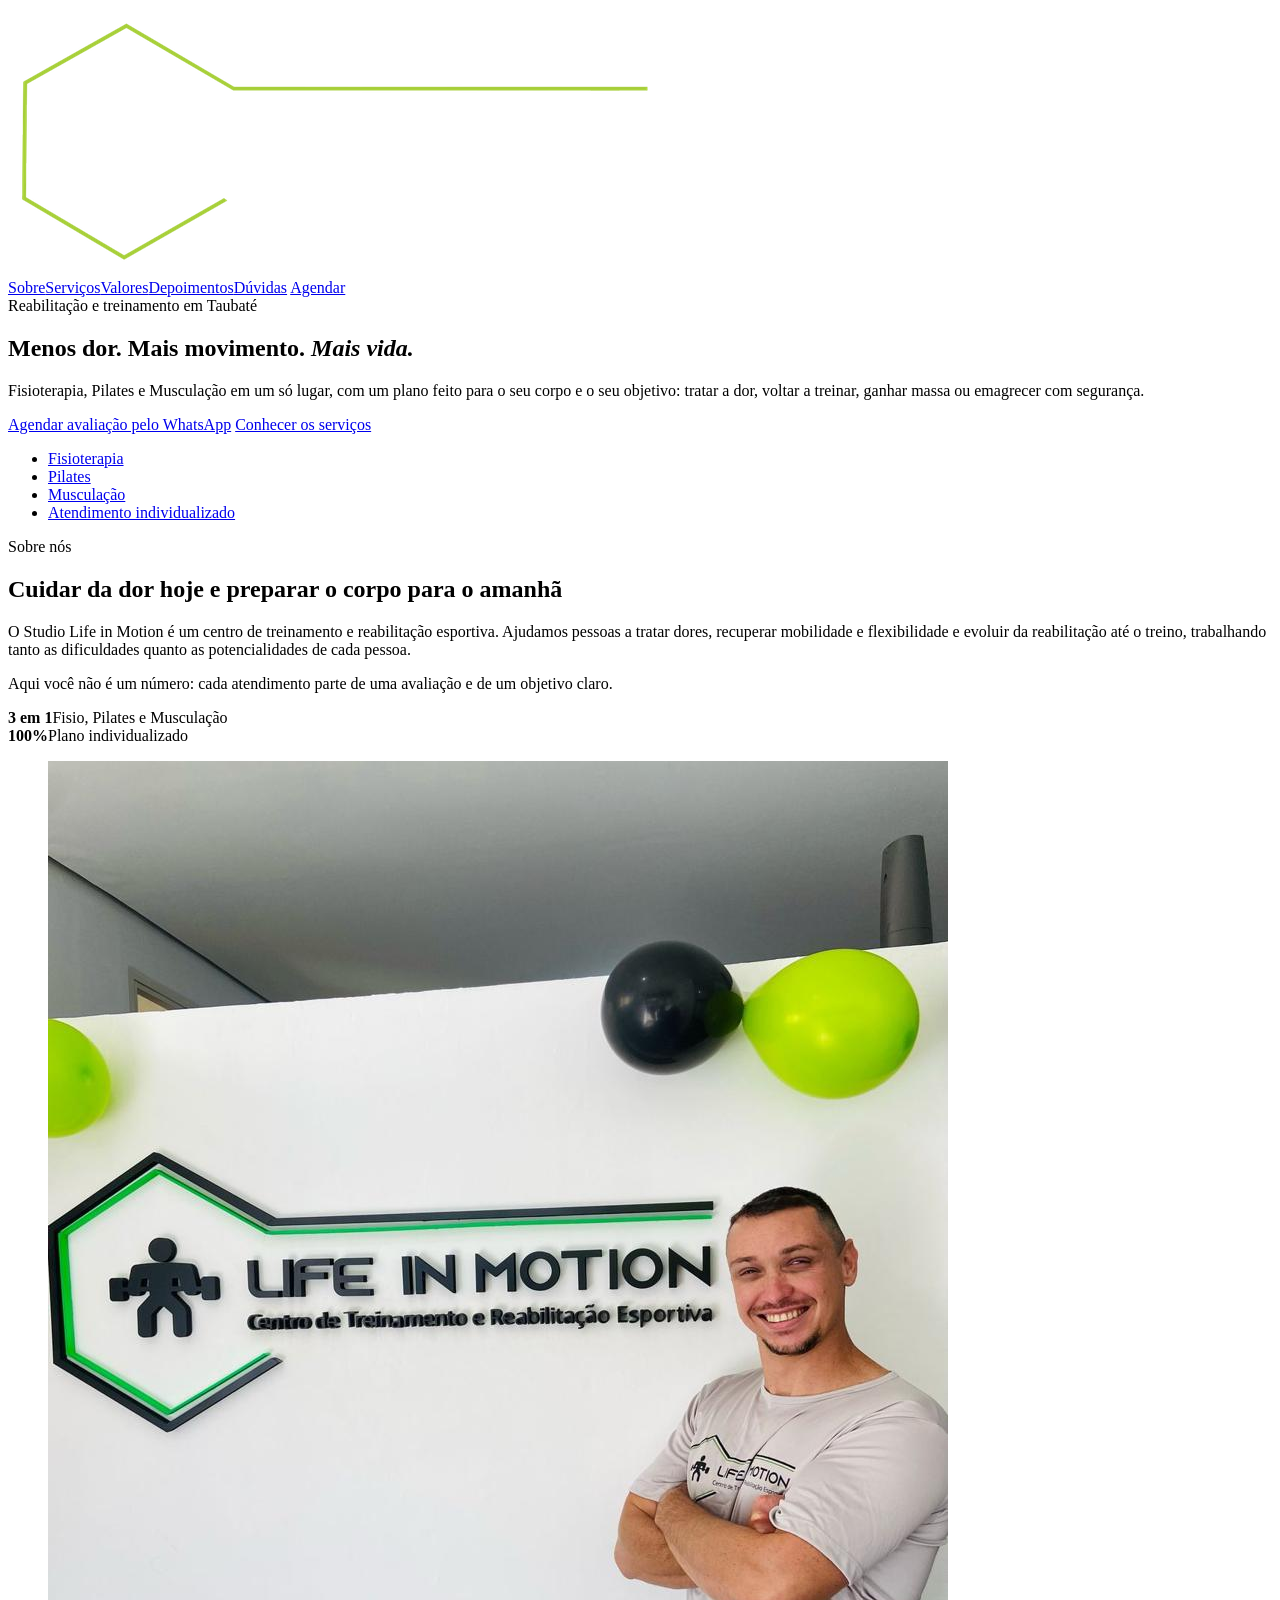
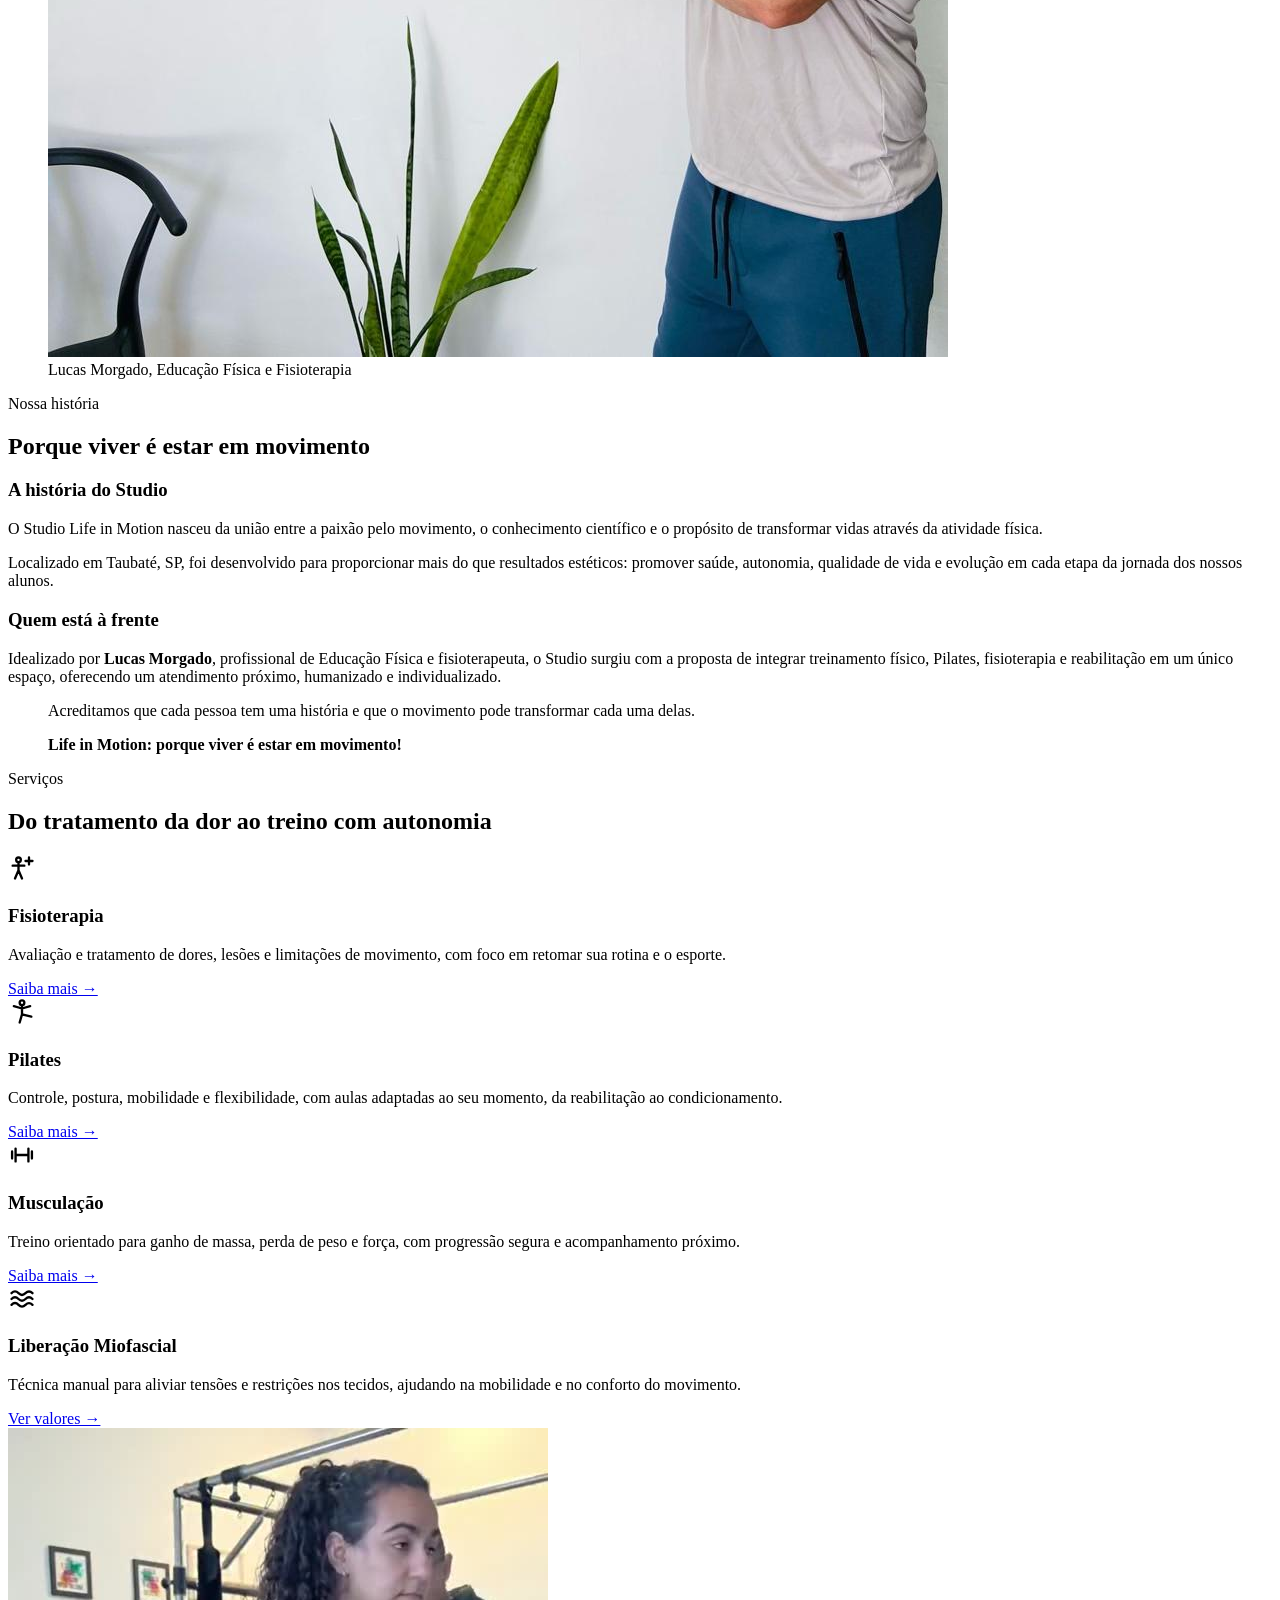
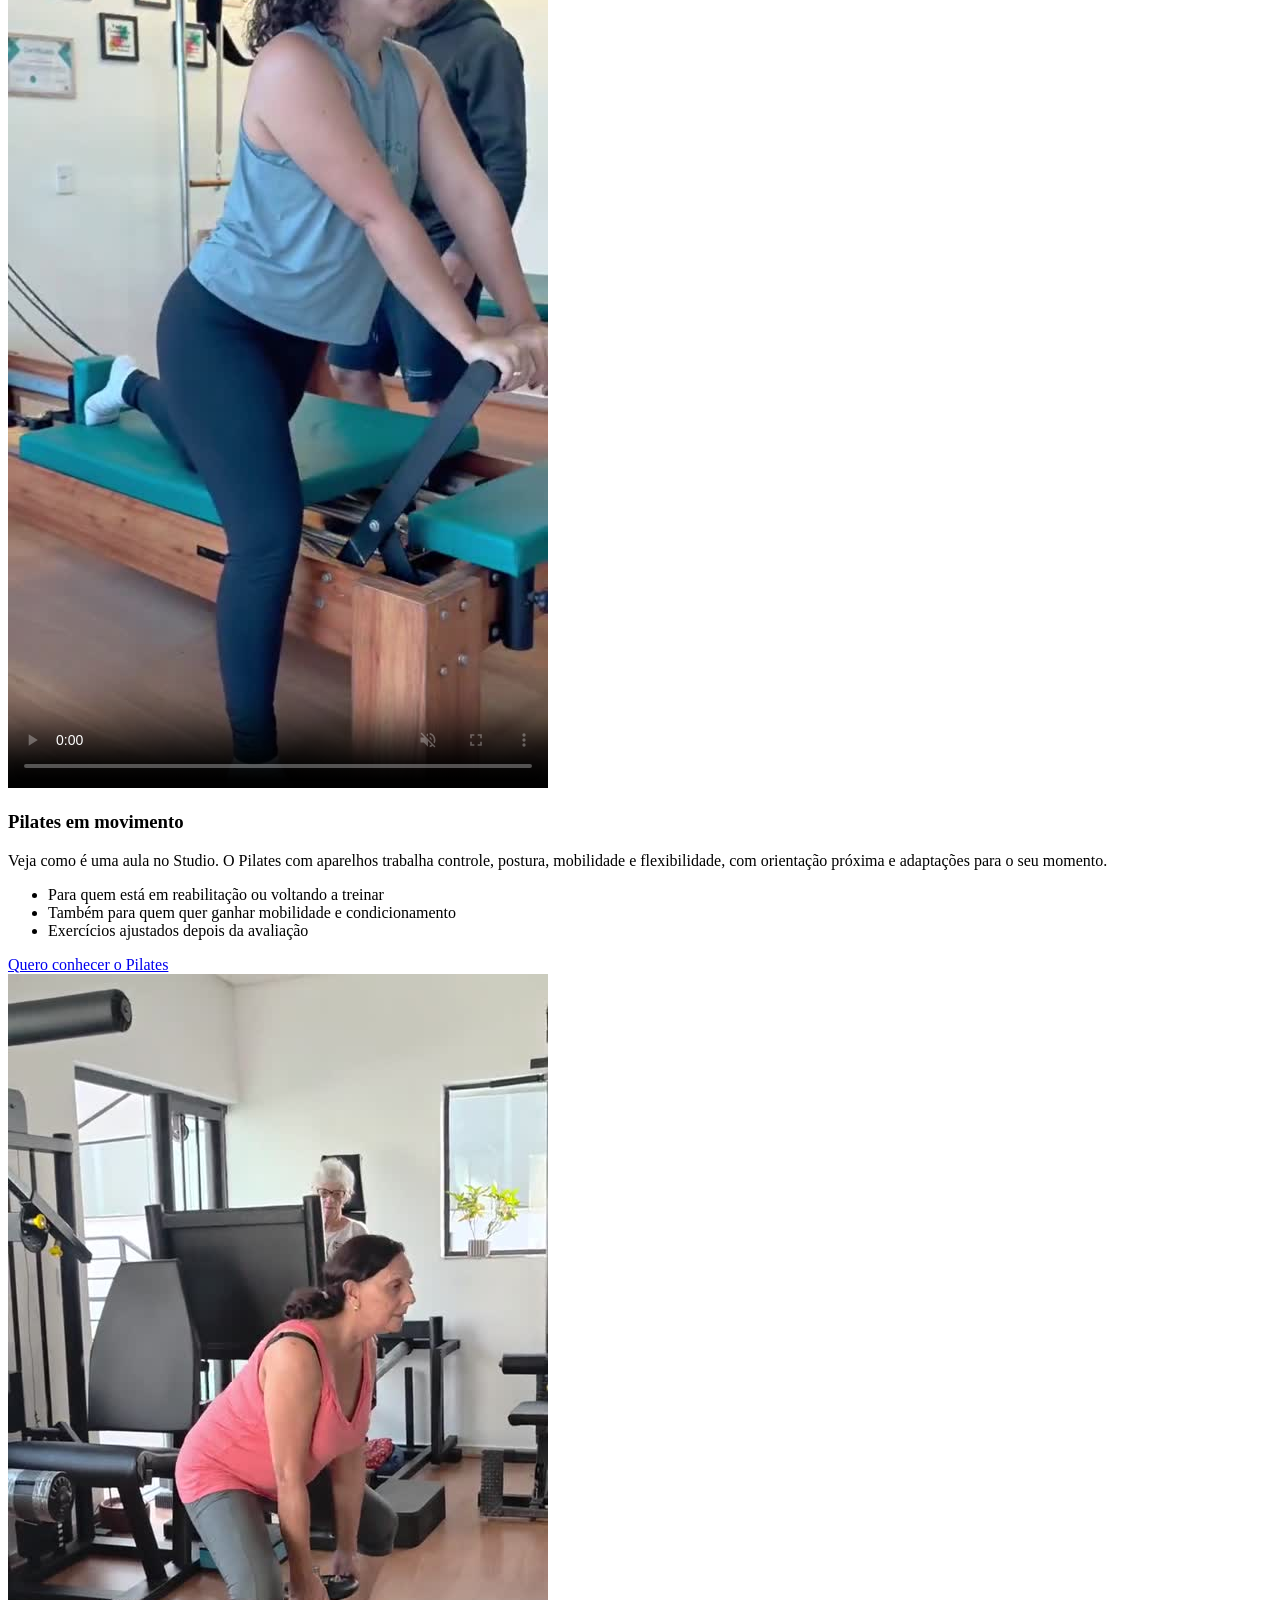
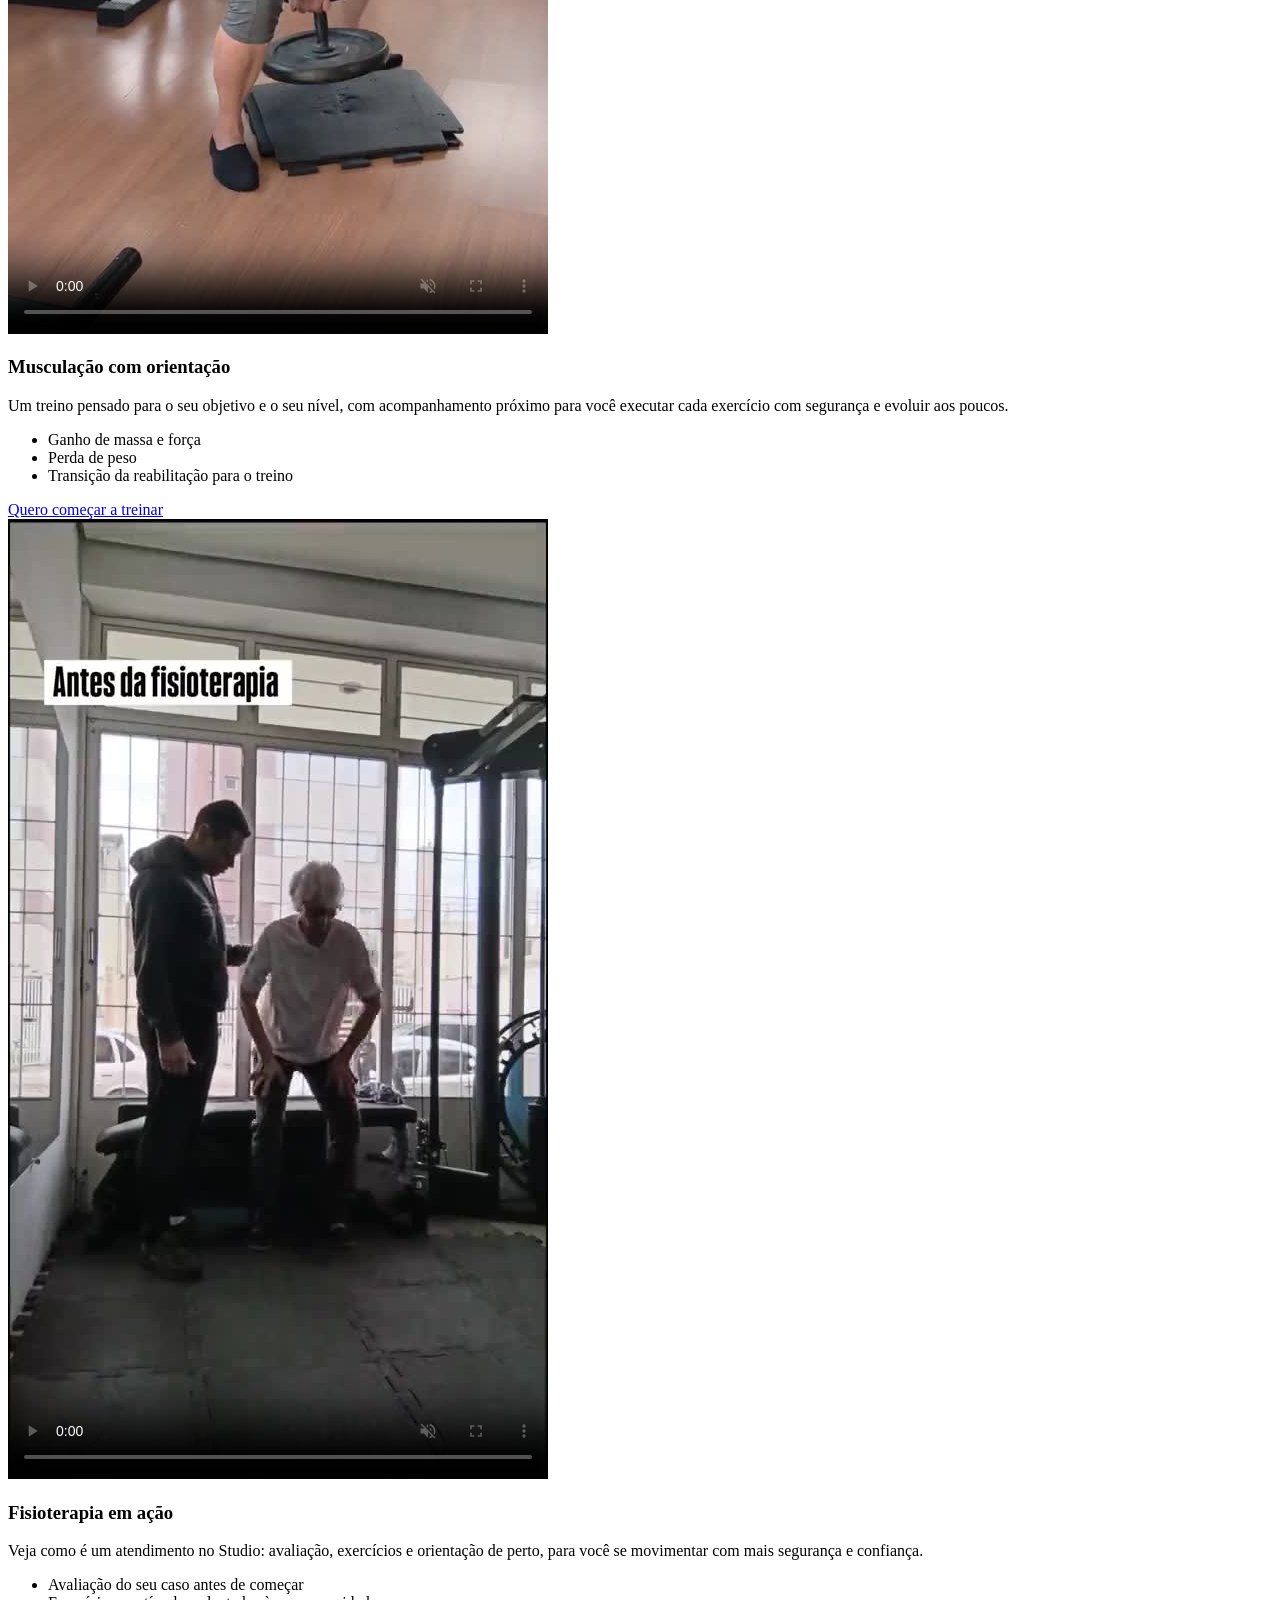
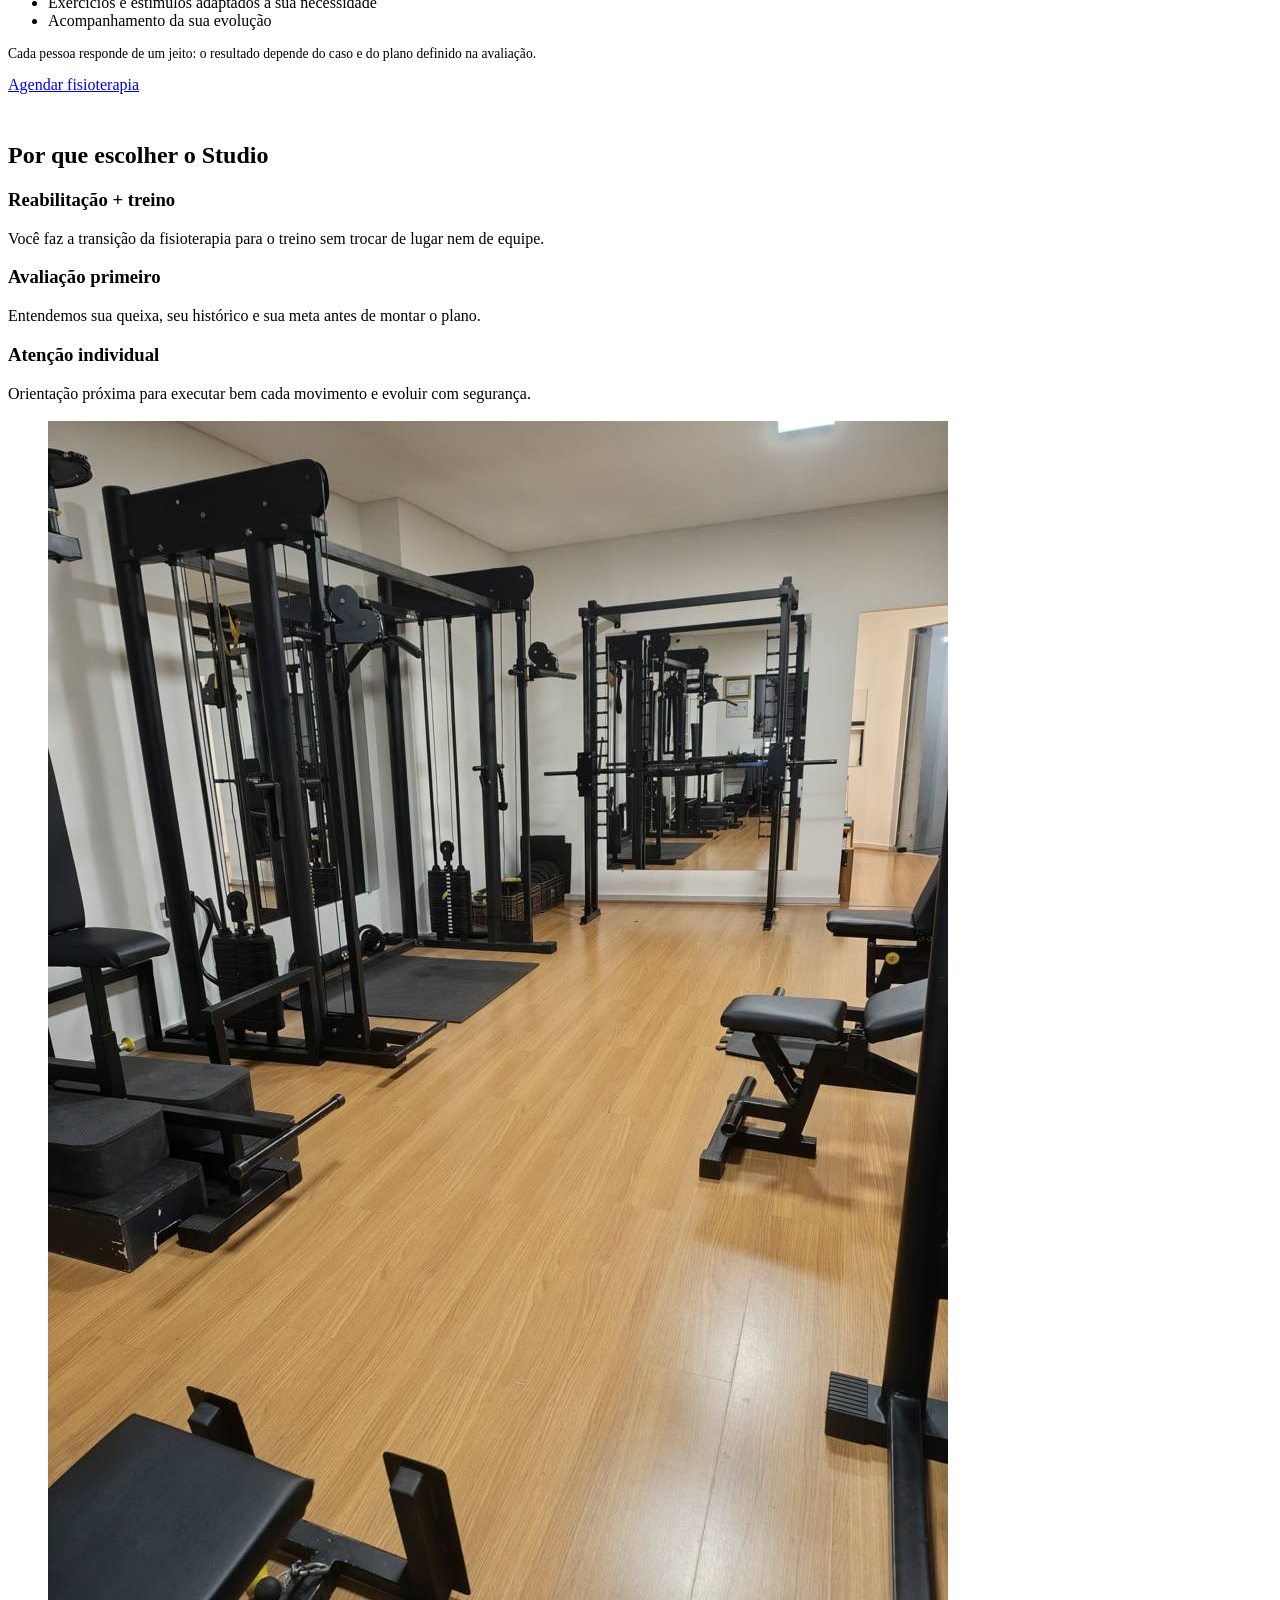
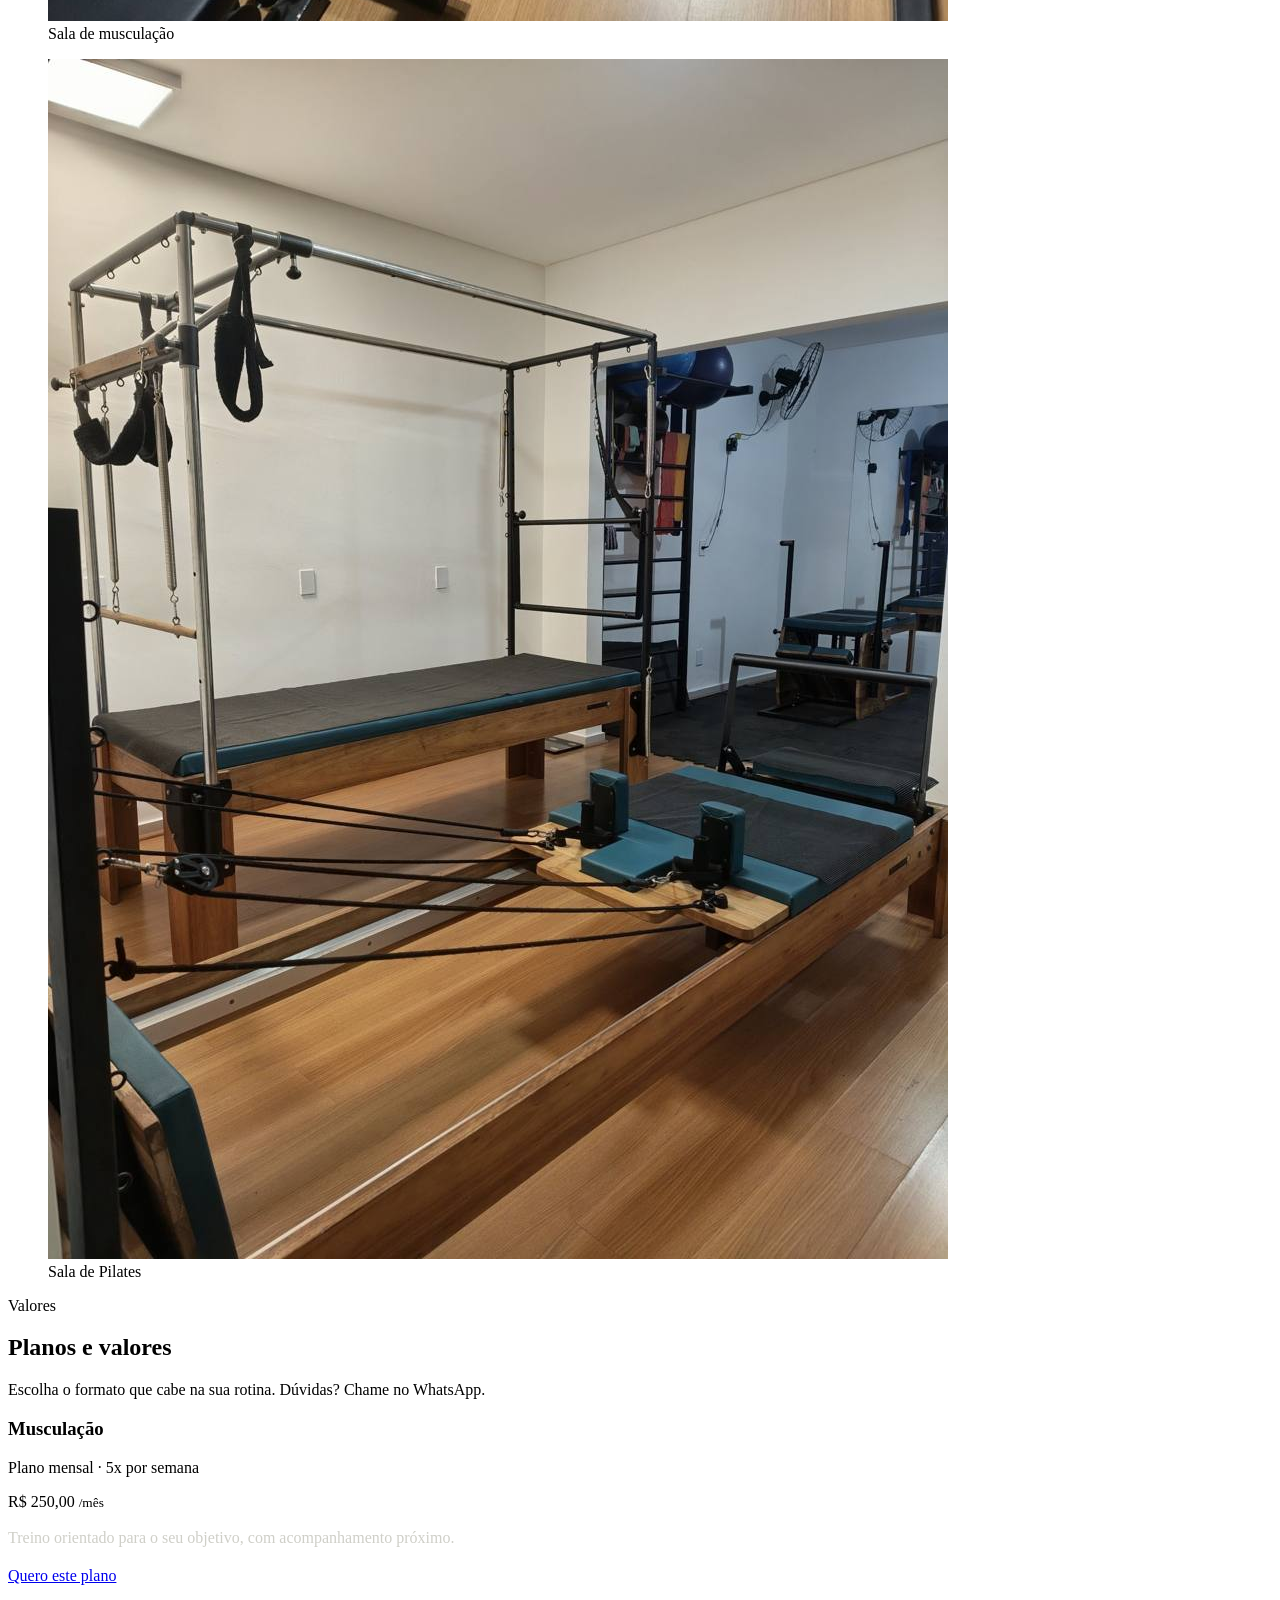
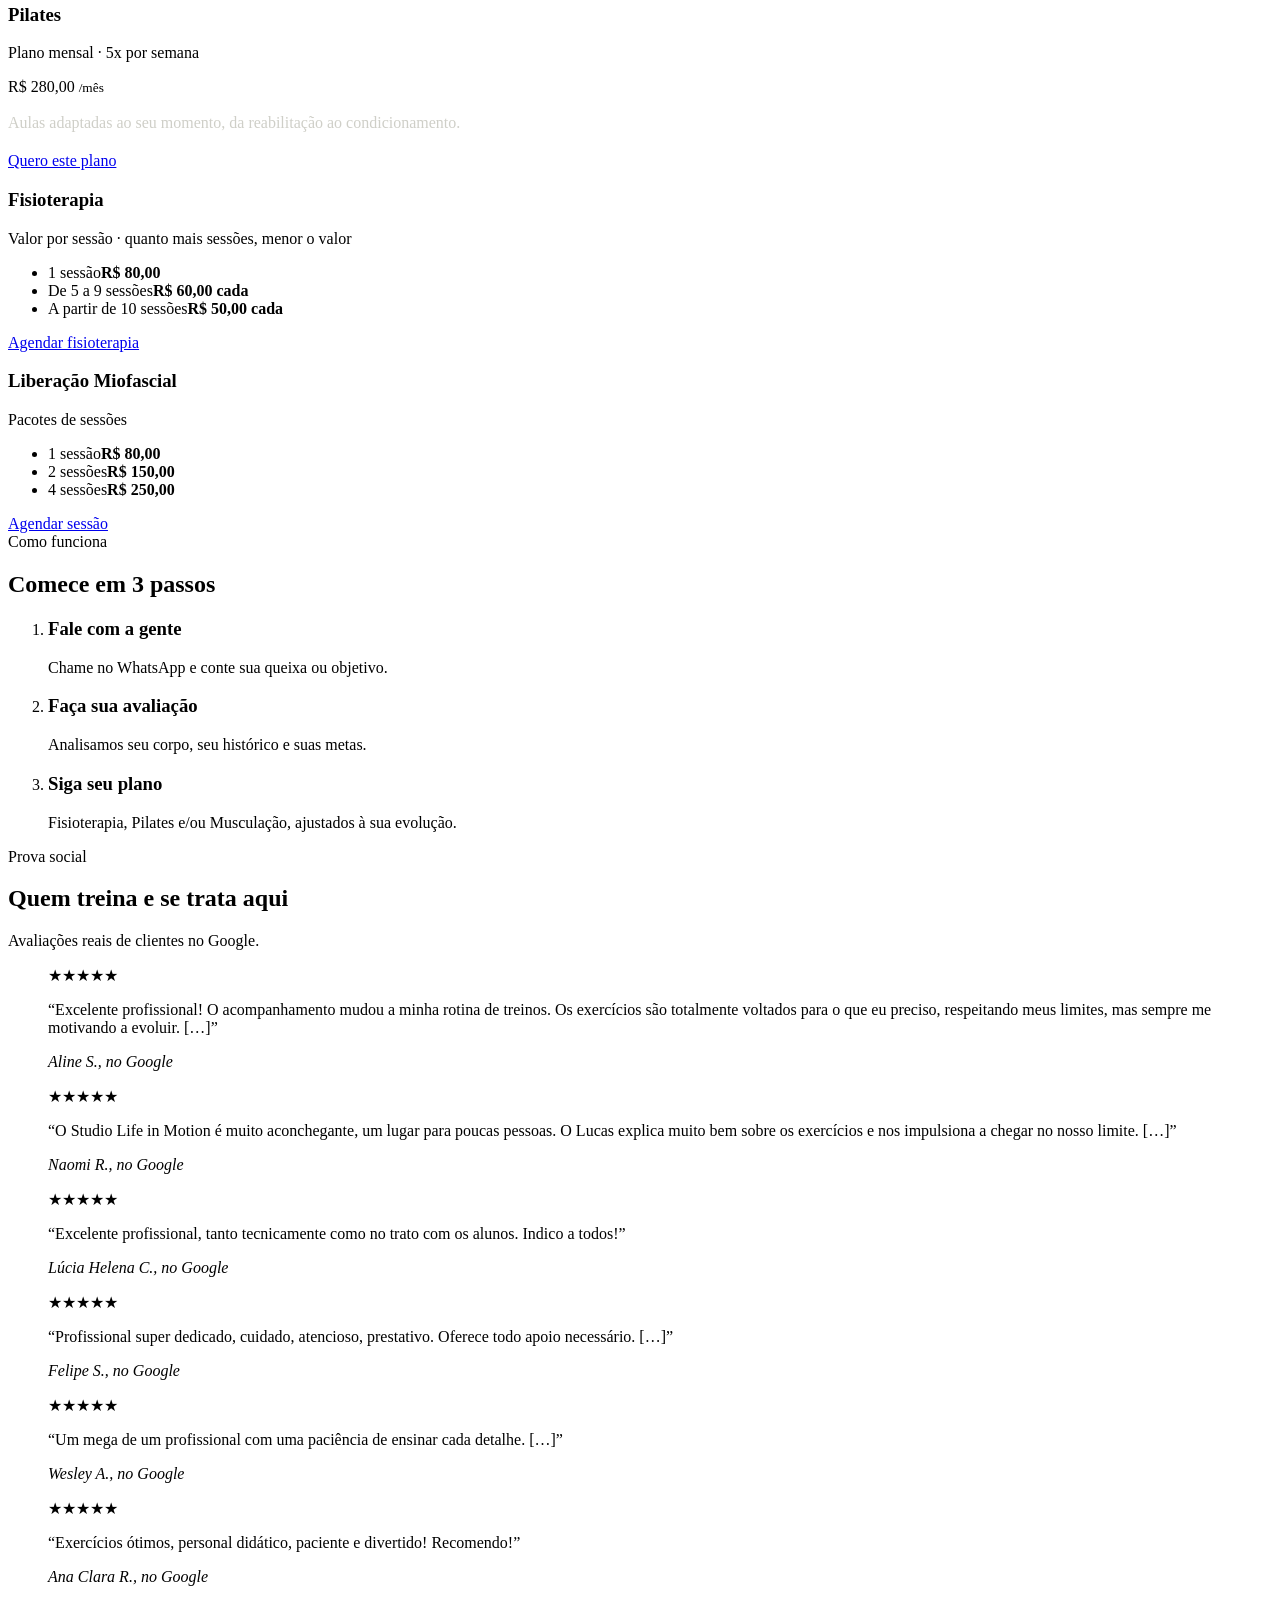
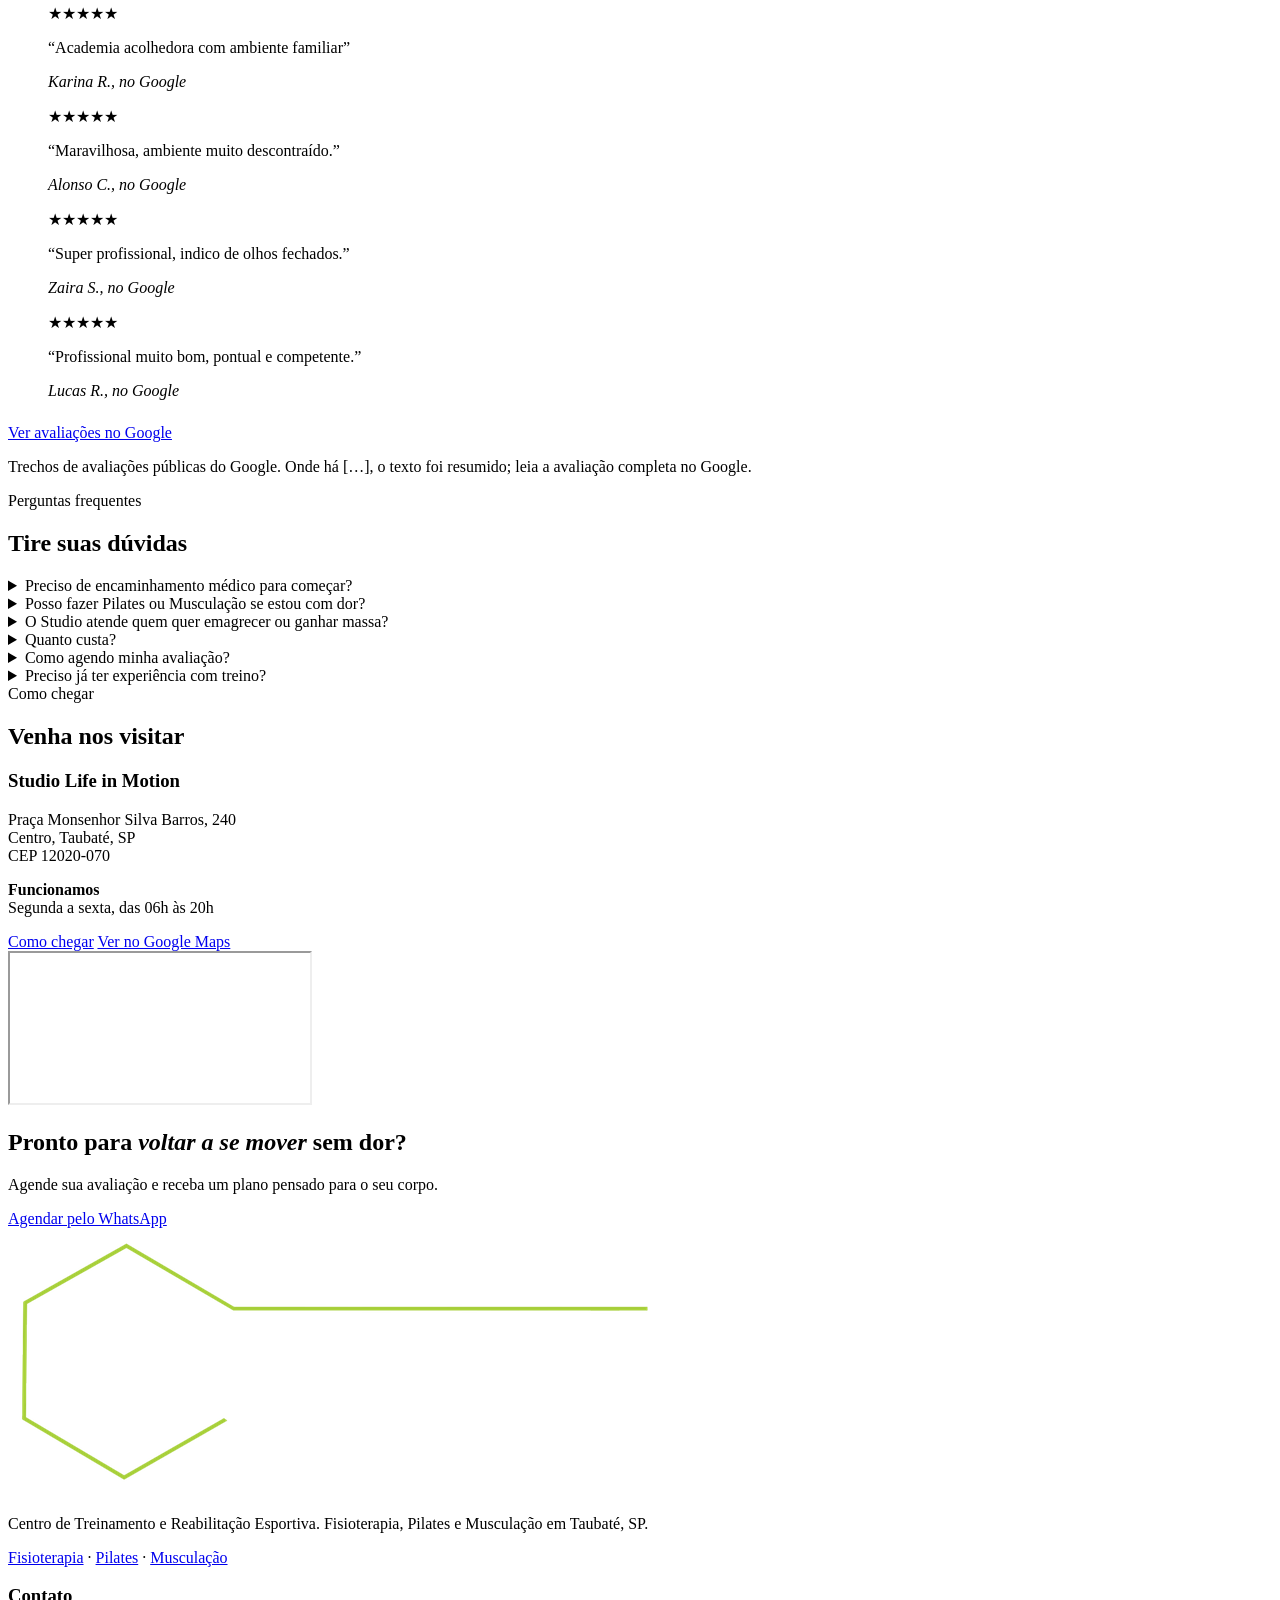
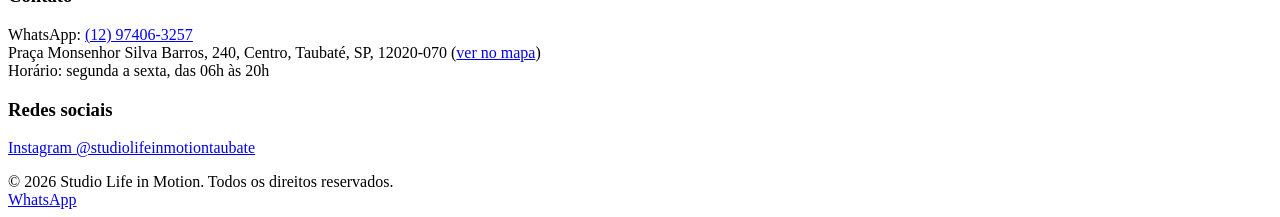
==== index.html @ c49781d5 "Add files via upload" ====
<!DOCTYPE html>
<html lang="pt-BR">
<head>
<meta charset="utf-8">
<meta name="viewport" content="width=device-width, initial-scale=1, viewport-fit=cover">
<title>Studio Life in Motion | Fisioterapia, Pilates e Musculação em Taubaté</title>
<meta name="description" content="Centro de treinamento e reabilitação esportiva em Taubaté. Fisioterapia, Pilates e Musculação para tratar dores, recuperar movimento, ganhar massa e emagrecer. Agende sua avaliação.">
<meta name="theme-color" content="#0b0b0b">
<link rel="canonical" href="https://studiolifeinmotiontaubate.github.io/">
<link rel="manifest" href="manifest.webmanifest">
<link rel="icon" type="image/png" sizes="32x32" href="icons/favicon-32.png">
<link rel="apple-touch-icon" href="icons/apple-touch-icon.png">
<meta name="mobile-web-app-capable" content="yes">
<meta name="apple-mobile-web-app-capable" content="yes">
<meta name="apple-mobile-web-app-title" content="Life in Motion">
<meta name="apple-mobile-web-app-status-bar-style" content="black">
<meta property="og:type" content="website">
<meta property="og:locale" content="pt_BR">
<meta property="og:site_name" content="Studio Life in Motion">
<meta property="og:title" content="Studio Life in Motion | Fisioterapia, Pilates e Musculação em Taubaté">
<meta property="og:description" content="Centro de treinamento e reabilitação esportiva em Taubaté. Trate a dor, recupere o movimento e treine com acompanhamento. Agende sua avaliação.">
<meta property="og:url" content="https://studiolifeinmotiontaubate.github.io/">
<meta property="og:image" content="https://studiolifeinmotiontaubate.github.io/og-image.jpg">
<meta property="og:image:width" content="1200">
<meta property="og:image:height" content="630">
<meta property="og:image:alt" content="Logo do Studio Life in Motion, Centro de Treinamento e Reabilitação Esportiva em Taubaté">
<meta name="twitter:card" content="summary_large_image">
<script type="application/ld+json">
{"@context":"https://schema.org","@type":"HealthAndBeautyBusiness","name":"Studio Life in Motion","description":"Centro de treinamento e reabilitação esportiva: fisioterapia, Pilates e musculação.","areaServed":"Taubaté, SP","founder":{"@type":"Person","name":"Lucas Morgado"},"openingHoursSpecification":{"@type":"OpeningHoursSpecification","dayOfWeek":["Monday","Tuesday","Wednesday","Thursday","Friday"],"opens":"06:00","closes":"20:00"},"address":{"@type":"PostalAddress","streetAddress":"Praça Monsenhor Silva Barros, 240","addressLocality":"Taubaté","addressRegion":"SP","postalCode":"12020-070","addressCountry":"BR"},"telephone":"+55 12 97406-3257","sameAs":["https://www.instagram.com/studiolifeinmotiontaubate"]}
</script>
<link rel="stylesheet" href="estilo.css">
</head>
<body>
<header>
  <div class="wrap">
    <a class="logo" href="#topo" aria-label="Studio Life in Motion, início"><img id="logo" alt="Studio Life in Motion, Centro de Treinamento e Reabilitação Esportiva" width="640" height="267" src="imagens/logo.png"></a>
    <nav aria-label="Principal">
      <a href="#sobre">Sobre</a><a href="#servicos">Serviços</a><a href="#valores">Valores</a><a href="#depoimentos">Depoimentos</a><a href="#faq">Dúvidas</a>
      <a class="btn" href="https://wa.me/5512974063257?text=Ol%C3%A1!%20Quero%20agendar%20uma%20avalia%C3%A7%C3%A3o%20no%20Studio%20Life%20in%20Motion." target="_blank" rel="noopener">Agendar</a>
    </nav>
  </div>
</header>

<main id="topo">
  <section class="hero">
    <div class="wrap">
      <span class="eyebrow">Reabilitação e treinamento em Taubaté</span>
      <h1>Menos dor. Mais movimento. <em>Mais vida.</em></h1>
      <p class="lead">Fisioterapia, Pilates e Musculação em um só lugar, com um plano feito para o seu corpo e o seu objetivo: tratar a dor, voltar a treinar, ganhar massa ou emagrecer com segurança.</p>
      <div class="cta">
        <a class="btn" href="https://wa.me/5512974063257?text=Ol%C3%A1!%20Quero%20agendar%20uma%20avalia%C3%A7%C3%A3o%20no%20Studio%20Life%20in%20Motion." target="_blank" rel="noopener">Agendar avaliação pelo WhatsApp</a>
        <a class="btn ghost" href="#servicos">Conhecer os serviços</a>
      </div>
      <ul class="chips"><li><a href="fisioterapia-taubate/">Fisioterapia</a></li><li><a href="pilates-taubate/">Pilates</a></li><li><a href="musculacao-taubate/">Musculação</a></li><li><a href="#sobre">Atendimento individualizado</a></li></ul>
    </div>
  </section>

  <section id="sobre">
    <div class="wrap about">
      <div>
        <span class="eyebrow">Sobre nós</span>
        <h2>Cuidar da dor hoje e preparar o corpo para o amanhã</h2>
        <p>O Studio Life in Motion é um centro de treinamento e reabilitação esportiva. Ajudamos pessoas a tratar dores, recuperar mobilidade e flexibilidade e evoluir da reabilitação até o treino, trabalhando tanto as dificuldades quanto as potencialidades de cada pessoa.</p>
        <p>Aqui você não é um número: cada atendimento parte de uma avaliação e de um objetivo claro.</p>
        <div class="stats">
          <div><strong>3 em 1</strong>Fisio, Pilates e Musculação</div>
          <div><strong>100%</strong>Plano individualizado</div>
        </div>
      </div>
      <figure class="room"><img src="imagens/lucas-morgado.jpg" alt="Lucas Morgado, idealizador do Studio Life in Motion, sorrindo ao lado da logo do Studio, na recepção" style="aspect-ratio:3/4" loading="lazy"><figcaption>Lucas Morgado, Educação Física e Fisioterapia</figcaption></figure>
    </div>
  </section>

  <section id="historia" style="padding-top:0">
    <div class="wrap">
      <span class="eyebrow">Nossa história</span>
      <h2>Porque viver é estar em movimento</h2>
      <div class="grid">
        <article class="card"><h3>A história do Studio</h3><p>O Studio Life in Motion nasceu da união entre a paixão pelo movimento, o conhecimento científico e o propósito de transformar vidas através da atividade física.</p><p>Localizado em Taubaté, SP, foi desenvolvido para proporcionar mais do que resultados estéticos: promover saúde, autonomia, qualidade de vida e evolução em cada etapa da jornada dos nossos alunos.</p></article>
        <article class="card"><h3>Quem está à frente</h3><p>Idealizado por <strong>Lucas Morgado</strong>, profissional de Educação Física e fisioterapeuta, o Studio surgiu com a proposta de integrar treinamento físico, Pilates, fisioterapia e reabilitação em um único espaço, oferecendo um atendimento próximo, humanizado e individualizado.</p></article>
      </div>
      <blockquote class="manifesto"><p>Acreditamos que cada pessoa tem uma história e que o movimento pode transformar cada uma delas.</p><strong>Life in Motion: porque viver é estar em movimento!</strong></blockquote>
    </div>
  </section>

  <section id="servicos" class="alt">
    <div class="wrap">
      <span class="eyebrow">Serviços</span>
      <h2>Do tratamento da dor ao treino com autonomia</h2>
      <div class="grid">
        <article class="card"><div class="ico" aria-hidden="true"><svg width="28" height="28" viewBox="0 0 24 24" fill="none" stroke="currentColor" stroke-width="2" stroke-linecap="round" stroke-linejoin="round"><circle cx="9" cy="5" r="2"/><path d="M9 8v6M4 10h10M9 14l-3 7M9 14l3 7M18 3v6M15 6h6"/></svg></div><h3>Fisioterapia</h3><p>Avaliação e tratamento de dores, lesões e limitações de movimento, com foco em retomar sua rotina e o esporte.</p><span class="links"><a class="more" href="fisioterapia-taubate/">Saiba mais →</a></span></article>
        <article class="card"><div class="ico" aria-hidden="true"><svg width="28" height="28" viewBox="0 0 24 24" fill="none" stroke="currentColor" stroke-width="2" stroke-linecap="round" stroke-linejoin="round"><circle cx="12" cy="4" r="2"/><path d="M12 7v7M5 7l7 2 7-2M12 14l-2 7M12 14l8 2"/></svg></div><h3>Pilates</h3><p>Controle, postura, mobilidade e flexibilidade, com aulas adaptadas ao seu momento, da reabilitação ao condicionamento.</p><span class="links"><a class="more" href="pilates-taubate/">Saiba mais →</a></span></article>
        <article class="card"><div class="ico" aria-hidden="true"><svg width="28" height="28" viewBox="0 0 24 24" fill="none" stroke="currentColor" stroke-width="2" stroke-linecap="round" stroke-linejoin="round"><path d="M6.5 6.5v11M17.5 6.5v11M3.5 9v6M20.5 9v6M6.5 12h11"/></svg></div><h3>Musculação</h3><p>Treino orientado para ganho de massa, perda de peso e força, com progressão segura e acompanhamento próximo.</p><span class="links"><a class="more" href="musculacao-taubate/">Saiba mais →</a></span></article>
        <article class="card"><div class="ico" aria-hidden="true"><svg width="28" height="28" viewBox="0 0 24 24" fill="none" stroke="currentColor" stroke-width="2" stroke-linecap="round" stroke-linejoin="round"><path d="M3 7c2-2 4-2 6 0s4 2 6 0 4-2 6 0M3 12c2-2 4-2 6 0s4 2 6 0 4-2 6 0M3 17c2-2 4-2 6 0s4 2 6 0 4-2 6 0"/></svg></div><h3>Liberação Miofascial</h3><p>Técnica manual para aliviar tensões e restrições nos tecidos, ajudando na mobilidade e no conforto do movimento.</p><a class="more" href="#valores">Ver valores →</a></article>
      </div>
      <div class="pil" id="pilates">
        <video controls playsinline muted loop preload="metadata" poster="imagens/poster-pilates.jpg" aria-label="Aula de Pilates com aparelhos no Studio Life in Motion"><source src="videos/pilates.mp4" type="video/mp4"></video>
        <div>
          <h3>Pilates em movimento</h3>
          <p>Veja como é uma aula no Studio. O Pilates com aparelhos trabalha controle, postura, mobilidade e flexibilidade, com orientação próxima e adaptações para o seu momento.</p>
          <ul><li>Para quem está em reabilitação ou voltando a treinar</li><li>Também para quem quer ganhar mobilidade e condicionamento</li><li>Exercícios ajustados depois da avaliação</li></ul>
          <a class="btn" href="https://wa.me/5512974063257?text=Ol%C3%A1!%20Quero%20saber%20mais%20sobre%20as%20aulas%20de%20Pilates." target="_blank" rel="noopener">Quero conhecer o Pilates</a>
        </div>
      </div>
      <div class="pil rev" id="musculacao">
        <video controls playsinline muted loop preload="metadata" poster="imagens/poster-musculacao.jpg" aria-label="Treino de musculação no Studio Life in Motion"><source src="videos/musculacao.mp4" type="video/mp4"></video>
        <div>
          <h3>Musculação com orientação</h3>
          <p>Um treino pensado para o seu objetivo e o seu nível, com acompanhamento próximo para você executar cada exercício com segurança e evoluir aos poucos.</p>
          <ul><li>Ganho de massa e força</li><li>Perda de peso</li><li>Transição da reabilitação para o treino</li></ul>
          <a class="btn" href="https://wa.me/5512974063257?text=Ol%C3%A1!%20Quero%20saber%20mais%20sobre%20a%20muscula%C3%A7%C3%A3o." target="_blank" rel="noopener">Quero começar a treinar</a>
        </div>
      </div>
      <div class="pil" id="fisioterapia">
        <video controls playsinline muted loop preload="metadata" poster="imagens/poster-fisioterapia.jpg" aria-label="Atendimento de fisioterapia no Studio Life in Motion"><source src="videos/fisioterapia.mp4" type="video/mp4"></video>
        <div>
          <h3>Fisioterapia em ação</h3>
          <p>Veja como é um atendimento no Studio: avaliação, exercícios e orientação de perto, para você se movimentar com mais segurança e confiança.</p>
          <ul><li>Avaliação do seu caso antes de começar</li><li>Exercícios e estímulos adaptados à sua necessidade</li><li>Acompanhamento da sua evolução</li></ul>
          <p style="font-size:.85rem">Cada pessoa responde de um jeito: o resultado depende do caso e do plano definido na avaliação.</p>
          <a class="btn" href="https://wa.me/5512974063257?text=Ol%C3%A1!%20Quero%20agendar%20uma%20avalia%C3%A7%C3%A3o%20de%20fisioterapia." target="_blank" rel="noopener">Agendar fisioterapia</a>
        </div>
      </div>
      <h2 style="margin-top:48px">Por que escolher o Studio</h2>
      <div class="grid">
        <div class="card"><h3>Reabilitação + treino</h3><p>Você faz a transição da fisioterapia para o treino sem trocar de lugar nem de equipe.</p></div>
        <div class="card"><h3>Avaliação primeiro</h3><p>Entendemos sua queixa, seu histórico e sua meta antes de montar o plano.</p></div>
        <div class="card"><h3>Atenção individual</h3><p>Orientação próxima para executar bem cada movimento e evoluir com segurança.</p></div>
      </div>
      <div class="grid" style="margin-top:18px">
        <figure class="room"><img src="imagens/sala-musculacao.jpg" alt="Sala de musculação do Studio Life in Motion, com estações de cabos, banco e barra guiada" loading="lazy"><figcaption>Sala de musculação</figcaption></figure>
        <figure class="room"><img src="imagens/sala-pilates.jpg" alt="Sala de Pilates do Studio Life in Motion, com Cadillac e Reformer" loading="lazy"><figcaption>Sala de Pilates</figcaption></figure>
      </div>
    </div>
  </section>

  <section id="valores" class="dark">
    <div class="wrap">
      <span class="eyebrow">Valores</span>
      <h2>Planos e valores</h2>
      <p class="sub">Escolha o formato que cabe na sua rotina. Dúvidas? Chame no WhatsApp.</p>
      <div class="grid">
        <article class="pcard">
          <h3>Musculação</h3>
          <p class="for">Plano mensal · 5x por semana</p>
          <p class="amt">R$ 250,00 <small>/mês</small></p>
          <p style="margin:18px 0 20px;color:#cfcfc8">Treino orientado para o seu objetivo, com acompanhamento próximo.</p>
          <a class="btn" href="https://wa.me/5512974063257?text=Ol%C3%A1!%20Quero%20saber%20mais%20sobre%20o%20plano%20de%20muscula%C3%A7%C3%A3o." target="_blank" rel="noopener">Quero este plano</a>
        </article>
        <article class="pcard">
          <h3>Pilates</h3>
          <p class="for">Plano mensal · 5x por semana</p>
          <p class="amt">R$ 280,00 <small>/mês</small></p>
          <p style="margin:18px 0 20px;color:#cfcfc8">Aulas adaptadas ao seu momento, da reabilitação ao condicionamento.</p>
          <a class="btn" href="https://wa.me/5512974063257?text=Ol%C3%A1!%20Quero%20saber%20mais%20sobre%20o%20plano%20de%20Pilates." target="_blank" rel="noopener">Quero este plano</a>
        </article>
        <article class="pcard hl">
          <h3>Fisioterapia</h3>
          <p class="for">Valor por sessão · quanto mais sessões, menor o valor</p>
          <ul>
            <li><span>1 sessão</span><b>R$ 80,00</b></li>
            <li><span>De 5 a 9 sessões</span><b>R$ 60,00 cada</b></li>
            <li><span>A partir de 10 sessões</span><b>R$ 50,00 cada</b></li>
          </ul>
          <a class="btn" href="https://wa.me/5512974063257?text=Ol%C3%A1!%20Quero%20agendar%20fisioterapia." target="_blank" rel="noopener">Agendar fisioterapia</a>
        </article>
        <article class="pcard">
          <h3>Liberação Miofascial</h3>
          <p class="for">Pacotes de sessões</p>
          <ul>
            <li><span>1 sessão</span><b>R$ 80,00</b></li>
            <li><span>2 sessões</span><b>R$ 150,00</b></li>
            <li><span>4 sessões</span><b>R$ 250,00</b></li>
          </ul>
          <a class="btn" href="https://wa.me/5512974063257?text=Ol%C3%A1!%20Quero%20agendar%20libera%C3%A7%C3%A3o%20miofascial." target="_blank" rel="noopener">Agendar sessão</a>
        </article>
      </div>
    </div>
  </section>

  <section id="como-funciona">
    <div class="wrap">
      <span class="eyebrow">Como funciona</span>
      <h2>Comece em 3 passos</h2>
      <ol class="steps">
        <li><h3>Fale com a gente</h3><p>Chame no WhatsApp e conte sua queixa ou objetivo.</p></li>
        <li><h3>Faça sua avaliação</h3><p>Analisamos seu corpo, seu histórico e suas metas.</p></li>
        <li><h3>Siga seu plano</h3><p>Fisioterapia, Pilates e/ou Musculação, ajustados à sua evolução.</p></li>
      </ol>
    </div>
  </section>

  <section id="depoimentos" class="alt">
    <div class="wrap">
      <span class="eyebrow">Prova social</span>
      <h2>Quem treina e se trata aqui</h2>
      <p style="color:var(--mut)">Avaliações reais de clientes no Google.</p>
      <div class="grid">
        <blockquote class="card quote"><span class="st" aria-label="5 estrelas">★★★★★</span><p>“Excelente profissional! O acompanhamento mudou a minha rotina de treinos. Os exercícios são totalmente voltados para o que eu preciso, respeitando meus limites, mas sempre me motivando a evoluir. […]”</p><cite>Aline S., no Google</cite></blockquote>
        <blockquote class="card quote"><span class="st" aria-label="5 estrelas">★★★★★</span><p>“O Studio Life in Motion é muito aconchegante, um lugar para poucas pessoas. O Lucas explica muito bem sobre os exercícios e nos impulsiona a chegar no nosso limite. […]”</p><cite>Naomi R., no Google</cite></blockquote>
        <blockquote class="card quote"><span class="st" aria-label="5 estrelas">★★★★★</span><p>“Excelente profissional, tanto tecnicamente como no trato com os alunos. Indico a todos!”</p><cite>Lúcia Helena C., no Google</cite></blockquote>
        <blockquote class="card quote"><span class="st" aria-label="5 estrelas">★★★★★</span><p>“Profissional super dedicado, cuidado, atencioso, prestativo. Oferece todo apoio necessário. […]”</p><cite>Felipe S., no Google</cite></blockquote>
        <blockquote class="card quote"><span class="st" aria-label="5 estrelas">★★★★★</span><p>“Um mega de um profissional com uma paciência de ensinar cada detalhe. […]”</p><cite>Wesley A., no Google</cite></blockquote>
        <blockquote class="card quote"><span class="st" aria-label="5 estrelas">★★★★★</span><p>“Exercícios ótimos, personal didático, paciente e divertido! Recomendo!”</p><cite>Ana Clara R., no Google</cite></blockquote>
      </div>
      <div class="grid" style="margin-top:18px">
        <blockquote class="card quote sm"><span class="st" aria-label="5 estrelas">★★★★★</span><p>“Academia acolhedora com ambiente familiar”</p><cite>Karina R., no Google</cite></blockquote>
        <blockquote class="card quote sm"><span class="st" aria-label="5 estrelas">★★★★★</span><p>“Maravilhosa, ambiente muito descontraído.”</p><cite>Alonso C., no Google</cite></blockquote>
        <blockquote class="card quote sm"><span class="st" aria-label="5 estrelas">★★★★★</span><p>“Super profissional, indico de olhos fechados.”</p><cite>Zaira S., no Google</cite></blockquote>
        <blockquote class="card quote sm"><span class="st" aria-label="5 estrelas">★★★★★</span><p>“Profissional muito bom, pontual e competente.”</p><cite>Lucas R., no Google</cite></blockquote>
        
        
      </div>
      <p style="margin-top:24px"><a class="btn ghost" href="https://maps.app.goo.gl/tb5CjDnSAwJzypNH8" target="_blank" rel="noopener">Ver avaliações no Google</a></p>
      <p class="note">Trechos de avaliações públicas do Google. Onde há […], o texto foi resumido; leia a avaliação completa no Google.</p>
    </div>
  </section>

  <section id="faq">
    <div class="wrap" style="max-width:760px">
      <span class="eyebrow">Perguntas frequentes</span>
      <h2>Tire suas dúvidas</h2>
      <details><summary>Preciso de encaminhamento médico para começar?</summary><p>Não necessariamente. Fazemos uma avaliação inicial para entender seu caso e indicar o melhor caminho. Se for preciso, orientamos a buscar acompanhamento médico.</p></details>
      <details><summary>Posso fazer Pilates ou Musculação se estou com dor?</summary><p>Em muitos casos, sim, com adaptações. Na avaliação definimos o que é seguro para o seu momento.</p></details>
      <details><summary>O Studio atende quem quer emagrecer ou ganhar massa?</summary><p>Sim. A musculação é orientada para esses objetivos, com treino planejado para o seu nível e a sua rotina.</p></details>
      <details><summary>Quanto custa?</summary><p>Musculação (5x por semana): R$ 250,00 por mês. Pilates (5x por semana): R$ 280,00 por mês. Fisioterapia: R$ 80,00 a sessão, R$ 60,00 cada de 5 a 9 sessões e R$ 50,00 cada a partir de 10 sessões. Liberação Miofascial: R$ 80,00 a sessão, R$ 150,00 por 2 sessões e R$ 250,00 por 4 sessões.</p></details>
      <details><summary>Como agendo minha avaliação?</summary><p>Pelo WhatsApp (12) 97406-3257. Você conta sua queixa ou meta e combinamos o melhor horário.</p></details>
      <details><summary>Preciso já ter experiência com treino?</summary><p>Não. Atendemos desde quem nunca treinou até quem está voltando de uma lesão.</p></details>
    </div>
  </section>

  <section id="como-chegar" class="alt">
    <div class="wrap">
      <span class="eyebrow">Como chegar</span>
      <h2>Venha nos visitar</h2>
      <div class="loc">
        <div class="info">
          <h3>Studio Life in Motion</h3>
          <p>Praça Monsenhor Silva Barros, 240<br>Centro, Taubaté, SP<br>CEP 12020-070</p>
          <p><strong>Funcionamos</strong><br>Segunda a sexta, das 06h às 20h</p>
          <div class="acts">
            <a class="btn" href="https://www.google.com/maps/dir/?api=1&destination=Studio+Life+In+Motion,+Pra%C3%A7a+Monsenhor+Silva+Barros,+240,+Taubat%C3%A9+-+SP" target="_blank" rel="noopener">Como chegar</a>
            <a class="btn ghost" href="https://maps.app.goo.gl/tb5CjDnSAwJzypNH8" target="_blank" rel="noopener">Ver no Google Maps</a>
          </div>
        </div>
        <iframe title="Mapa com a localização do Studio Life in Motion em Taubaté" loading="lazy" referrerpolicy="no-referrer-when-downgrade" allowfullscreen src="https://www.google.com/maps?q=Studio+Life+In+Motion,+Pra%C3%A7a+Monsenhor+Silva+Barros,+240,+Taubat%C3%A9+-+SP&output=embed"></iframe>
      </div>
    </div>
  </section>

  <section class="final">
    <div class="wrap">
      <h2>Pronto para <em>voltar a se mover</em> sem dor?</h2>
      <p>Agende sua avaliação e receba um plano pensado para o seu corpo.</p>
      <a class="btn" href="https://wa.me/5512974063257?text=Ol%C3%A1!%20Quero%20agendar%20uma%20avalia%C3%A7%C3%A3o%20no%20Studio%20Life%20in%20Motion." target="_blank" rel="noopener">Agendar pelo WhatsApp</a>
    </div>
  </section>
</main>

<footer>
  <div class="wrap">
    <div class="grid">
      <div><img class="flogo" alt="" width="640" height="267"><p>Centro de Treinamento e Reabilitação Esportiva. Fisioterapia, Pilates e Musculação em Taubaté, SP.</p><p><a href="fisioterapia-taubate/">Fisioterapia</a> · <a href="pilates-taubate/">Pilates</a> · <a href="musculacao-taubate/">Musculação</a></p></div>
      <div><h3>Contato</h3><p>WhatsApp: <a href="https://wa.me/5512974063257" target="_blank" rel="noopener">(12) 97406-3257</a><br>Praça Monsenhor Silva Barros, 240, Centro, Taubaté, SP, 12020-070 (<a href="https://maps.app.goo.gl/tb5CjDnSAwJzypNH8" target="_blank" rel="noopener">ver no mapa</a>)<br>Horário: segunda a sexta, das 06h às 20h</p></div>
      <div><h3>Redes sociais</h3><p><a href="https://www.instagram.com/studiolifeinmotiontaubate" target="_blank" rel="noopener">Instagram @studiolifeinmotiontaubate</a></p></div>
    </div>
    <div class="copy">© 2026 Studio Life in Motion. Todos os direitos reservados.</div>
  </div>
</footer>

<a class="wa" href="https://wa.me/5512974063257?text=Ol%C3%A1!%20Quero%20agendar%20uma%20avalia%C3%A7%C3%A3o%20no%20Studio%20Life%20in%20Motion." target="_blank" rel="noopener" aria-label="Falar no WhatsApp">WhatsApp</a>
<script>document.querySelector(".flogo").src=document.getElementById("logo").src</script>
<script>
if("serviceWorker" in navigator){addEventListener("load",function(){navigator.serviceWorker.register("sw.js").catch(function(){})})}
</script>
</body>
</html>
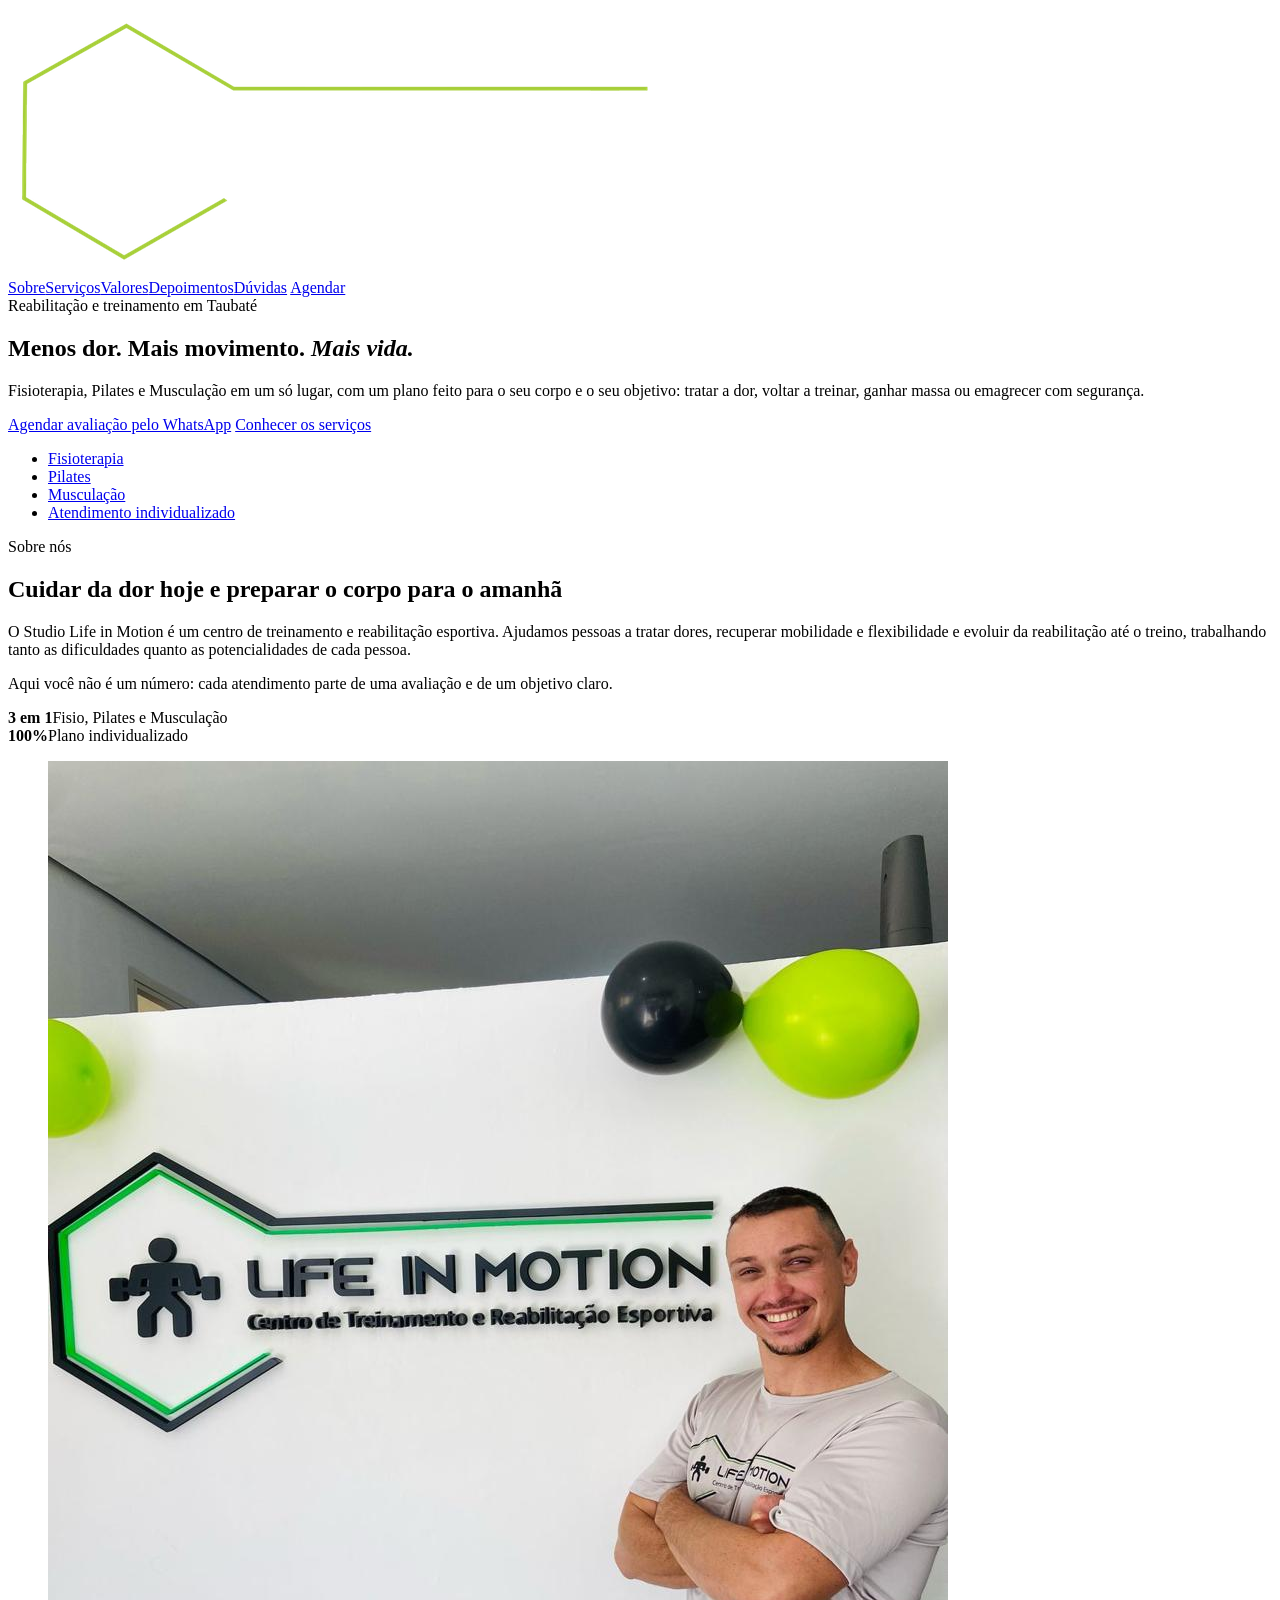
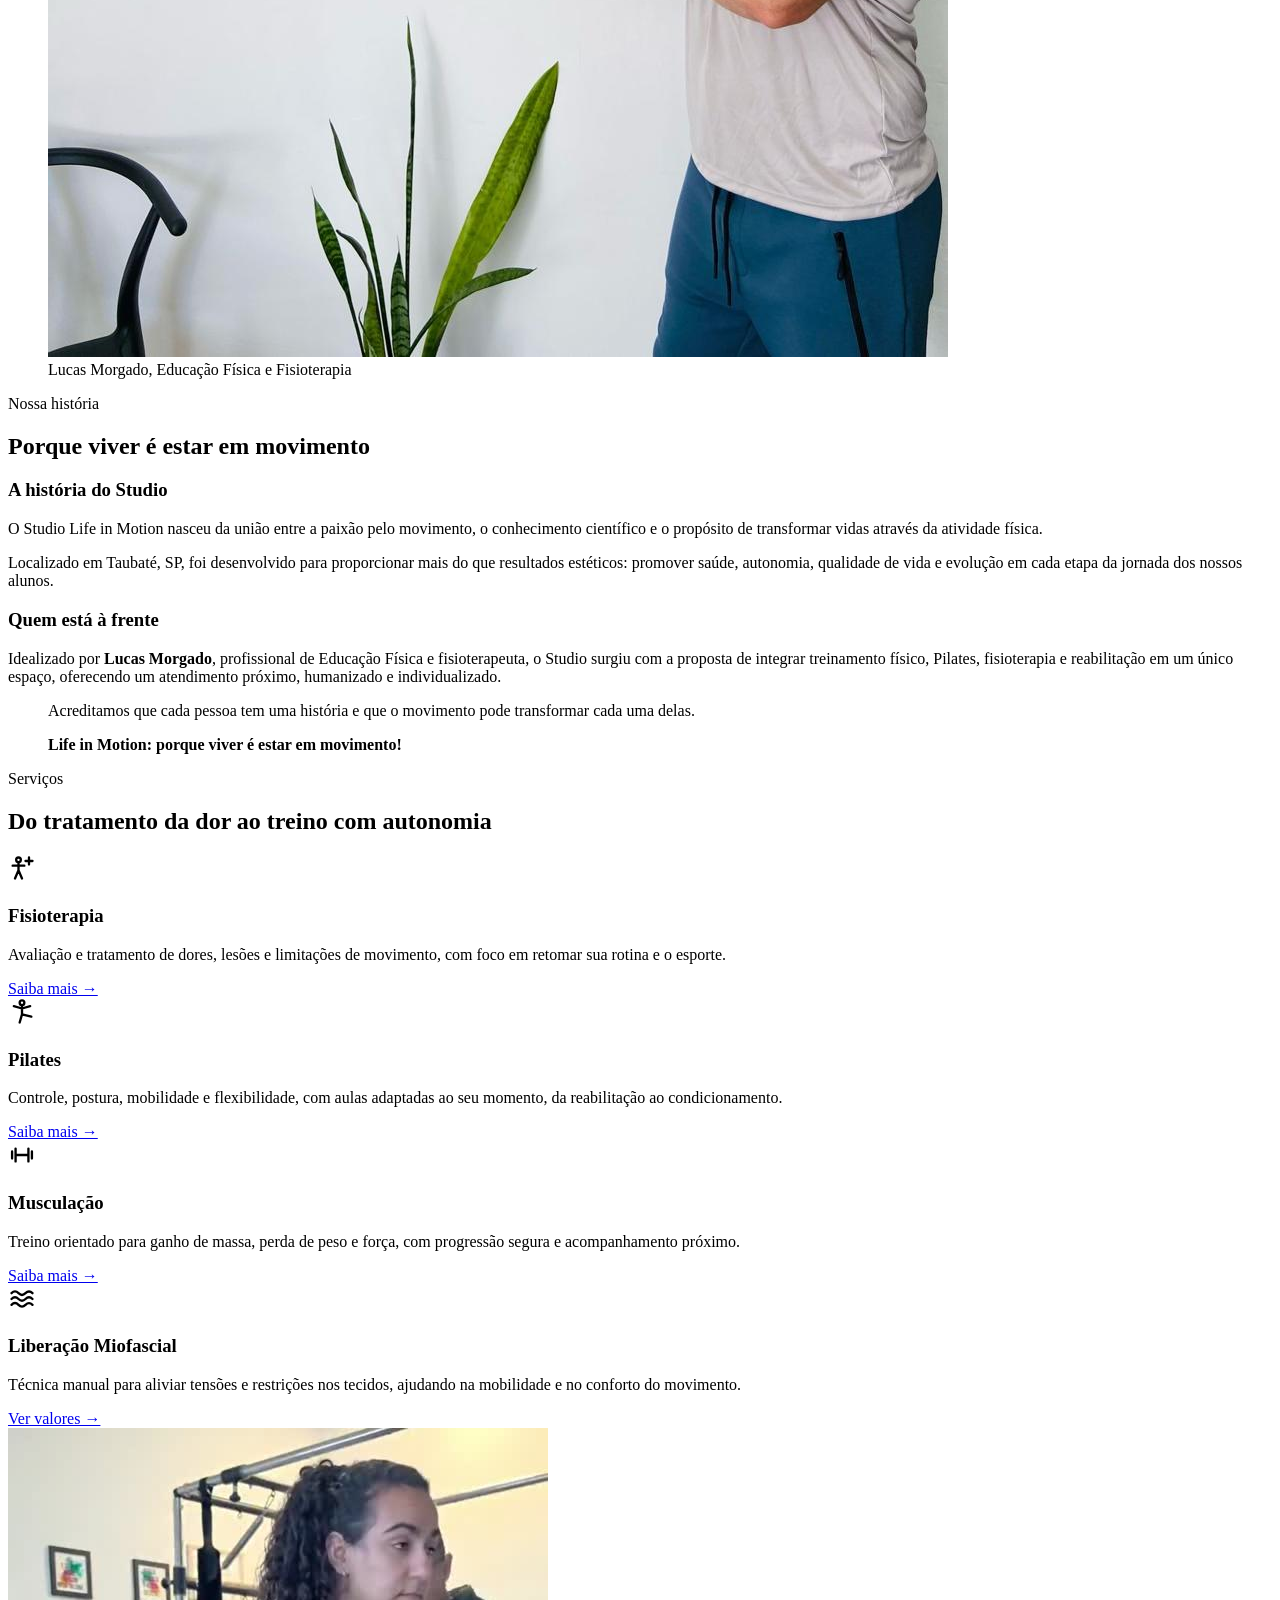
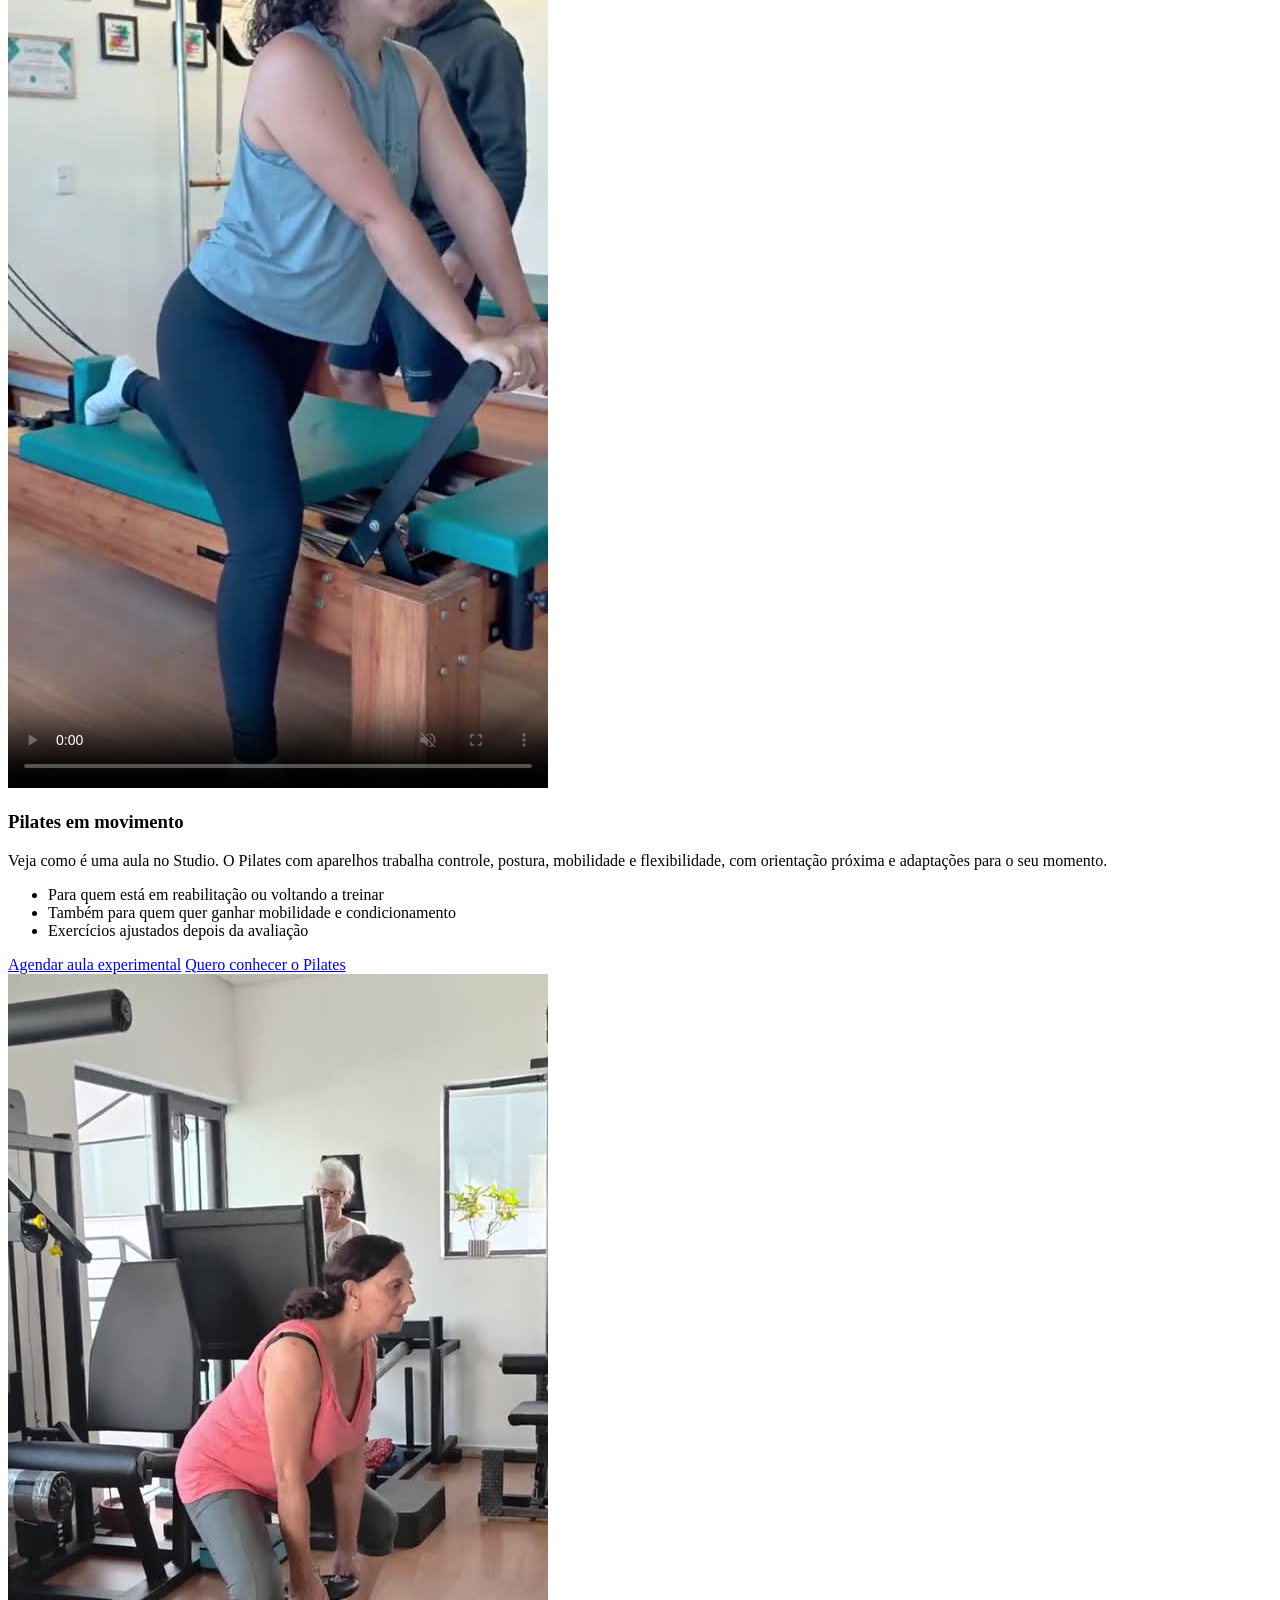
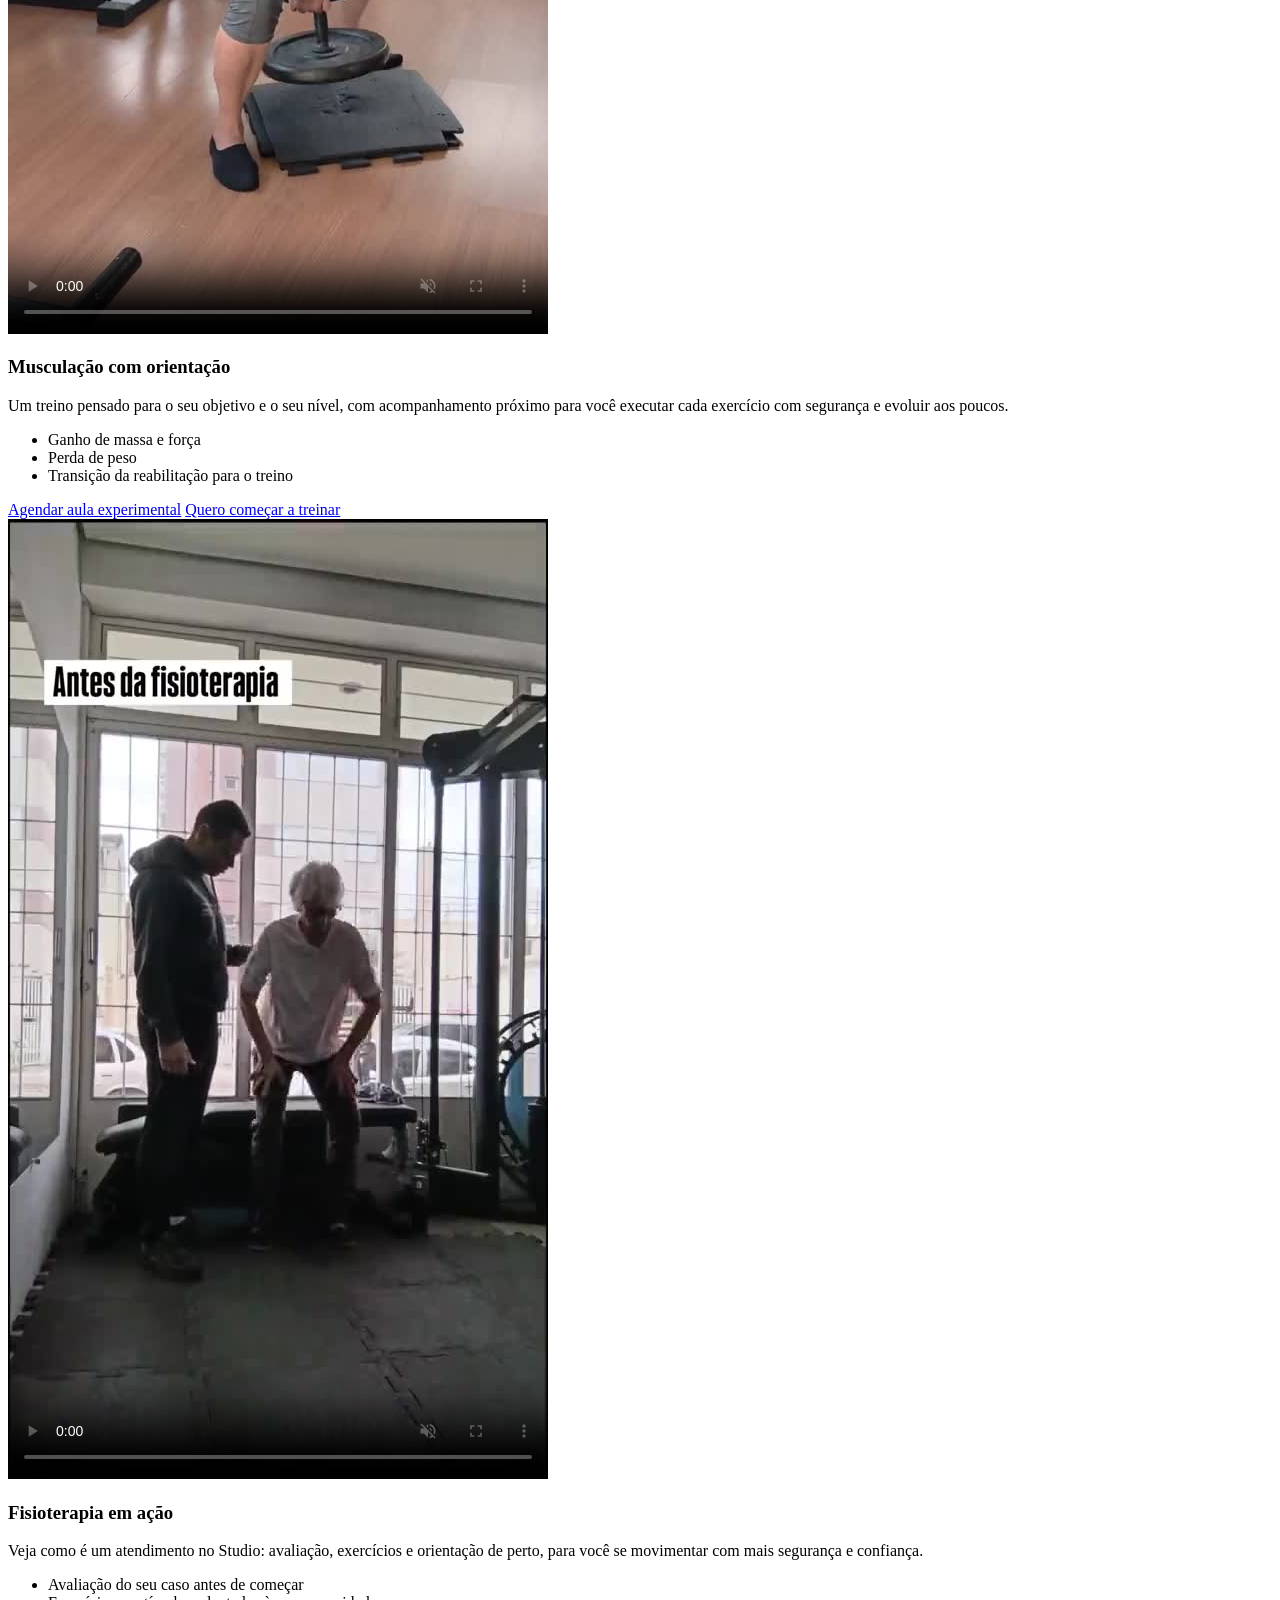
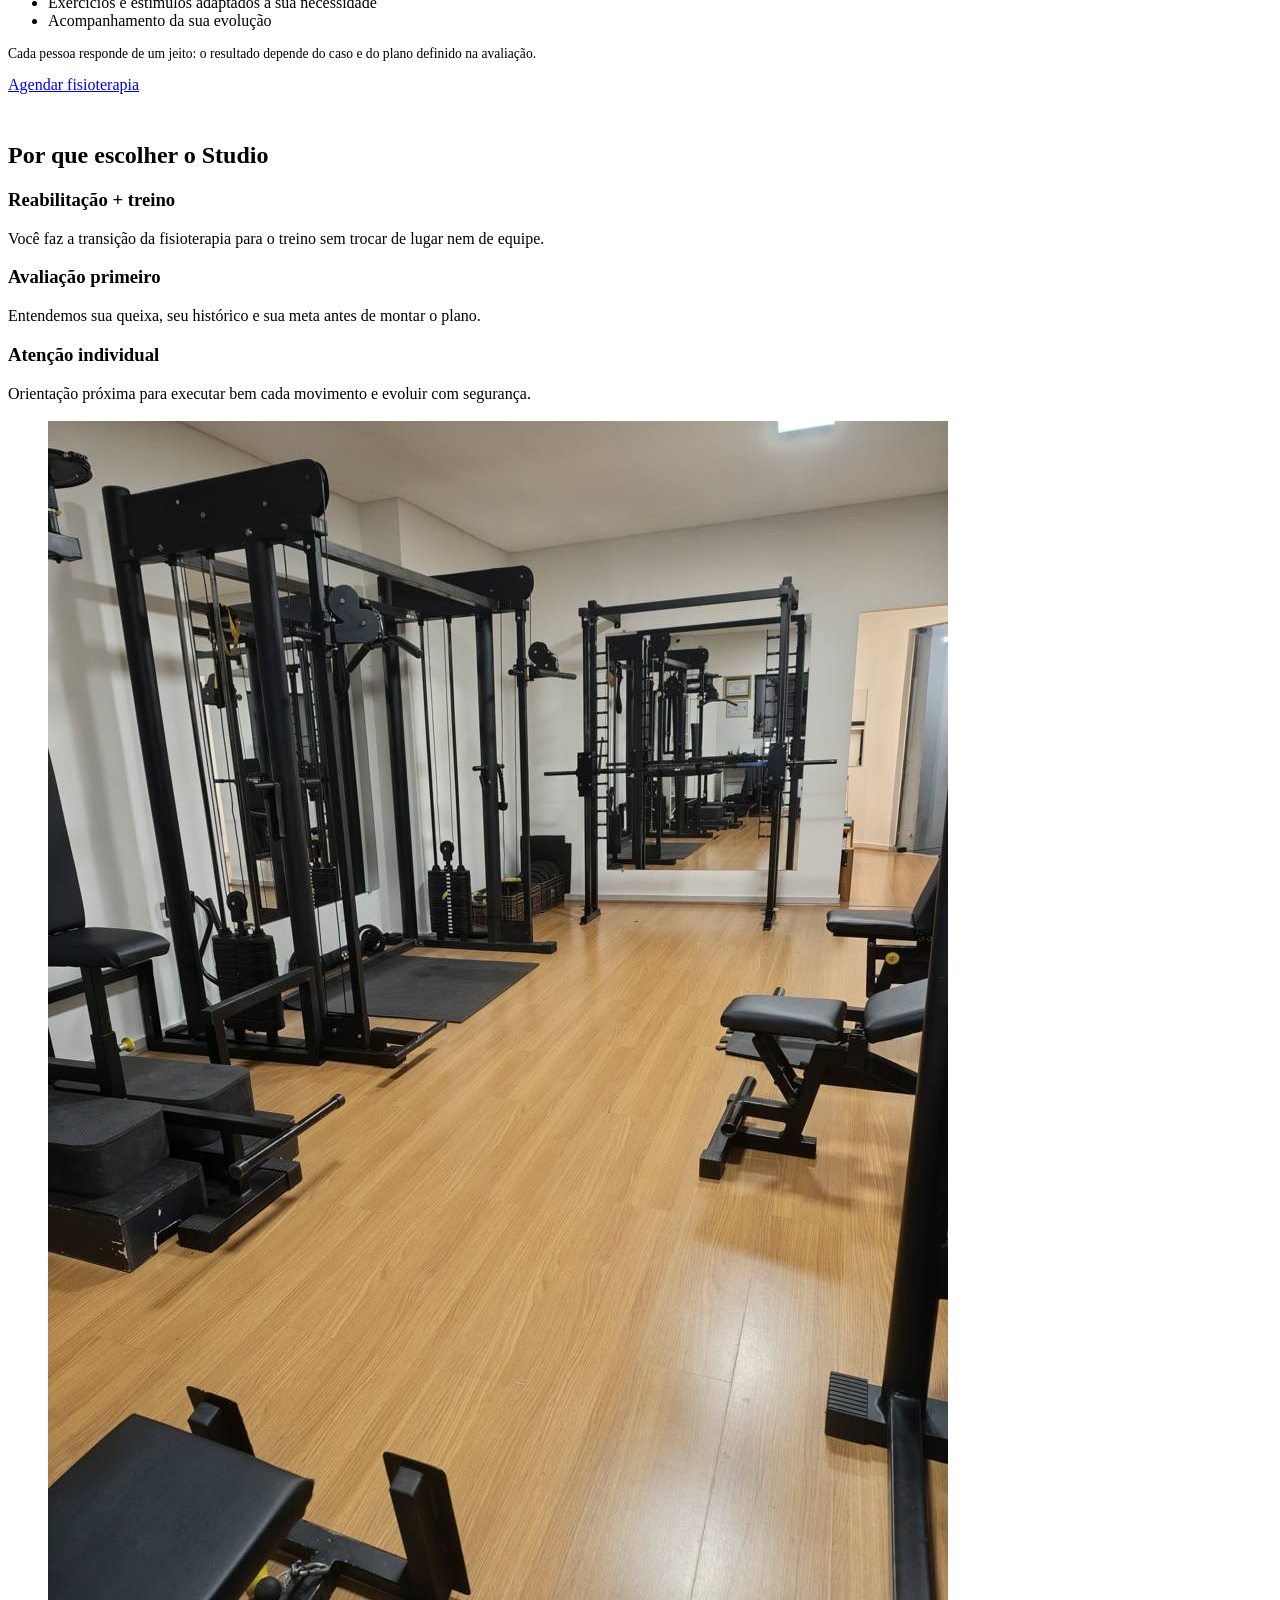
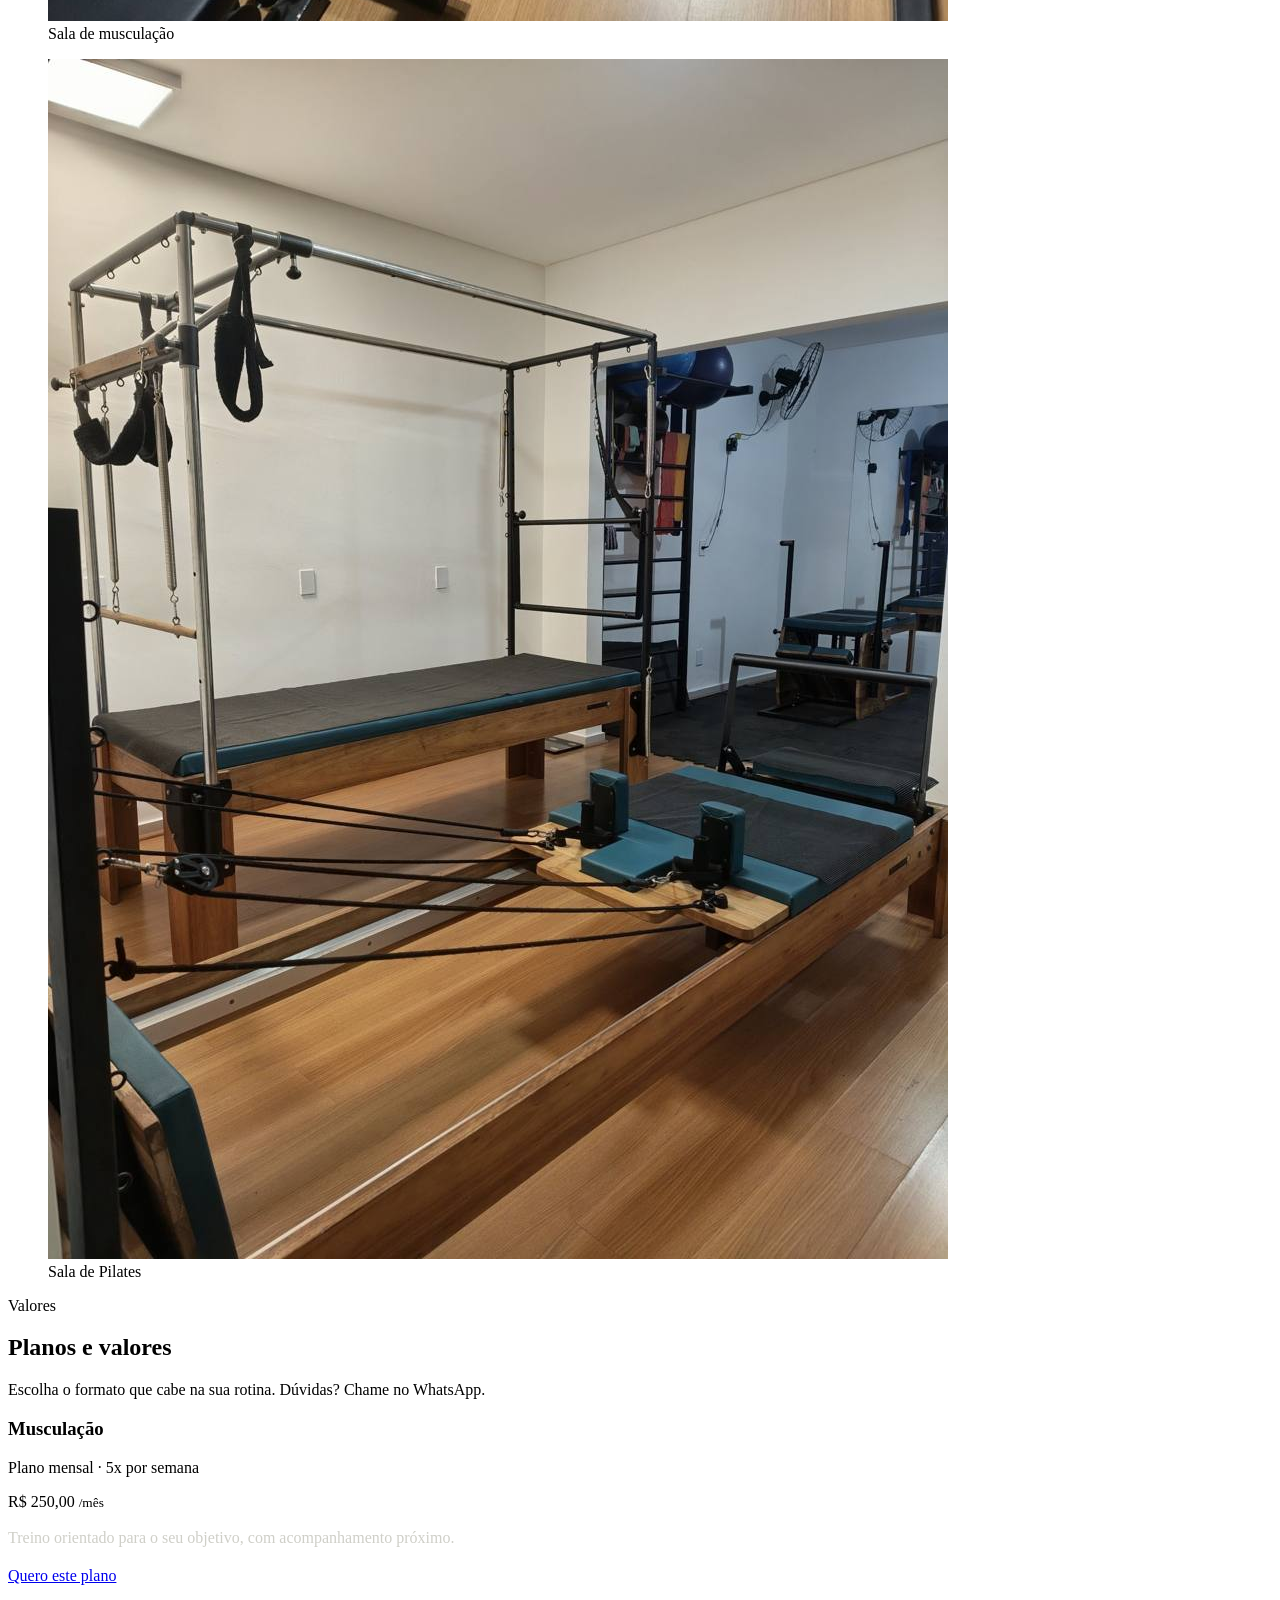
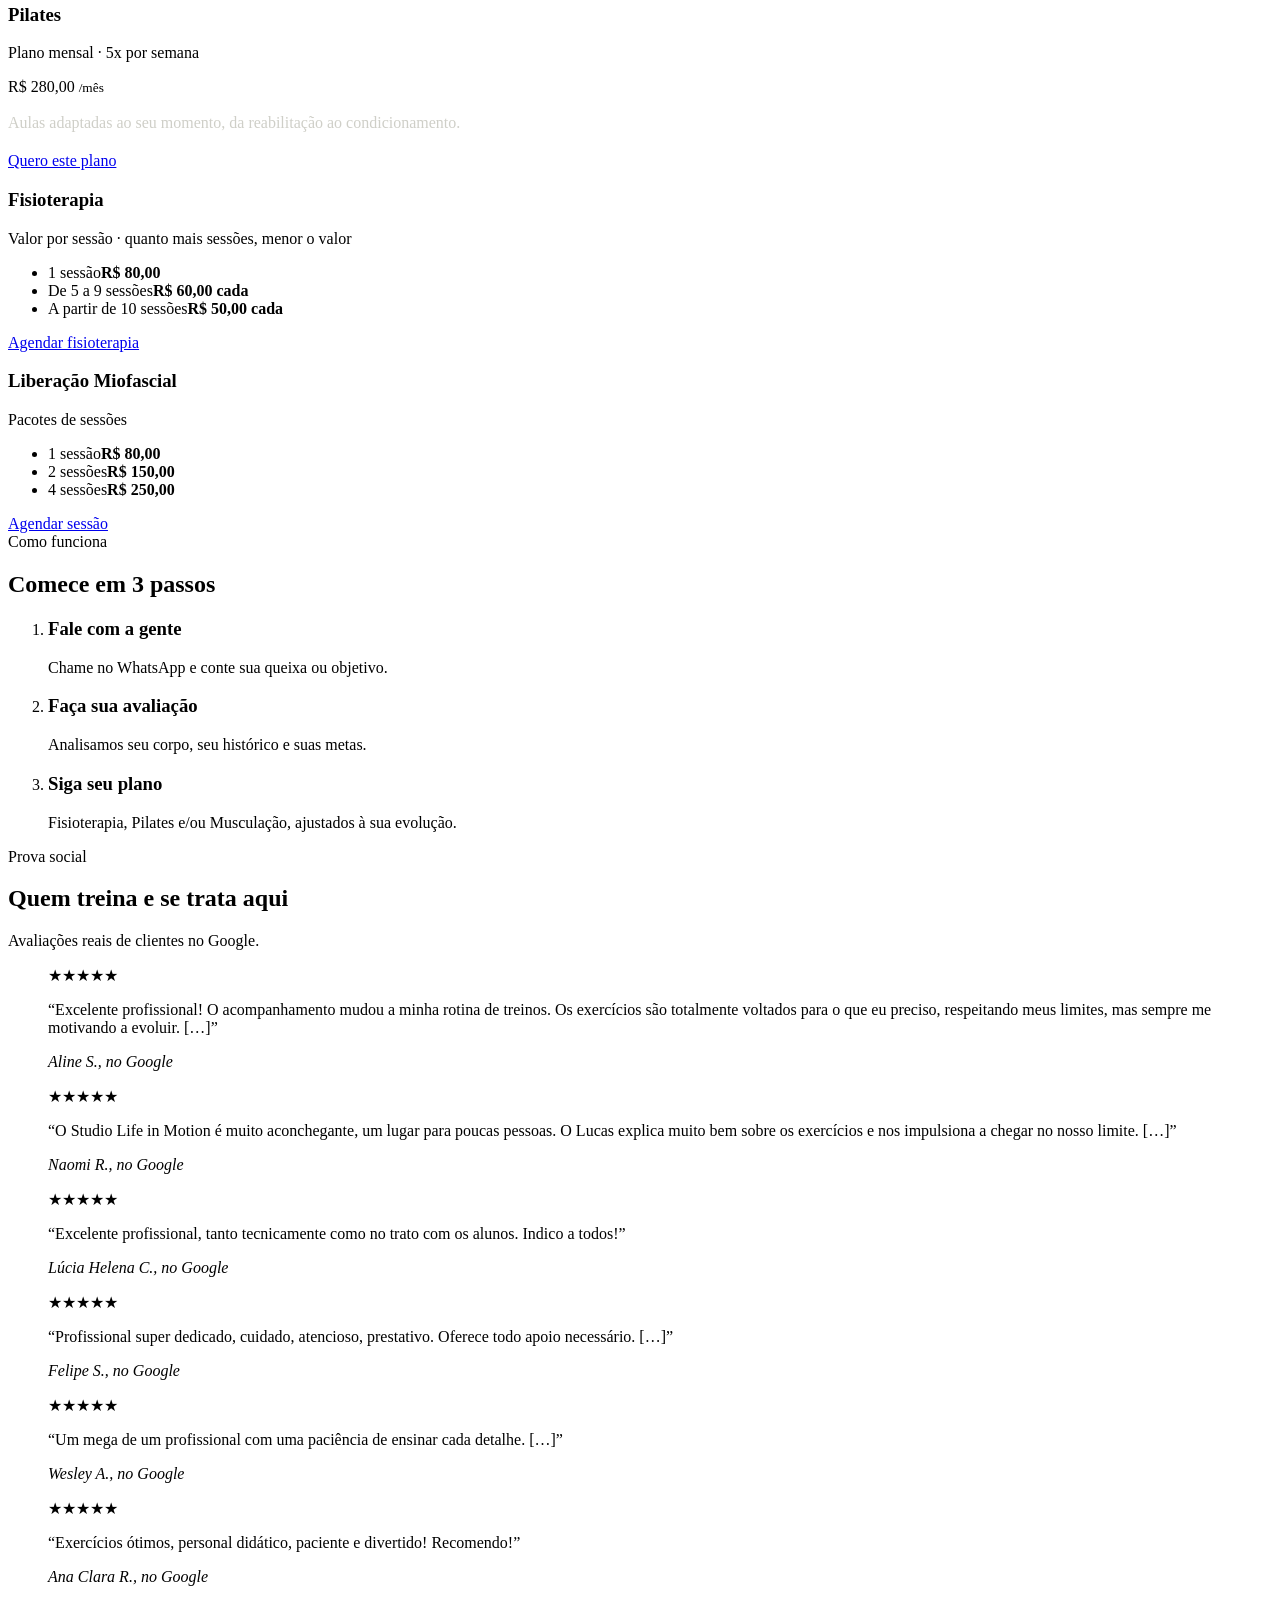
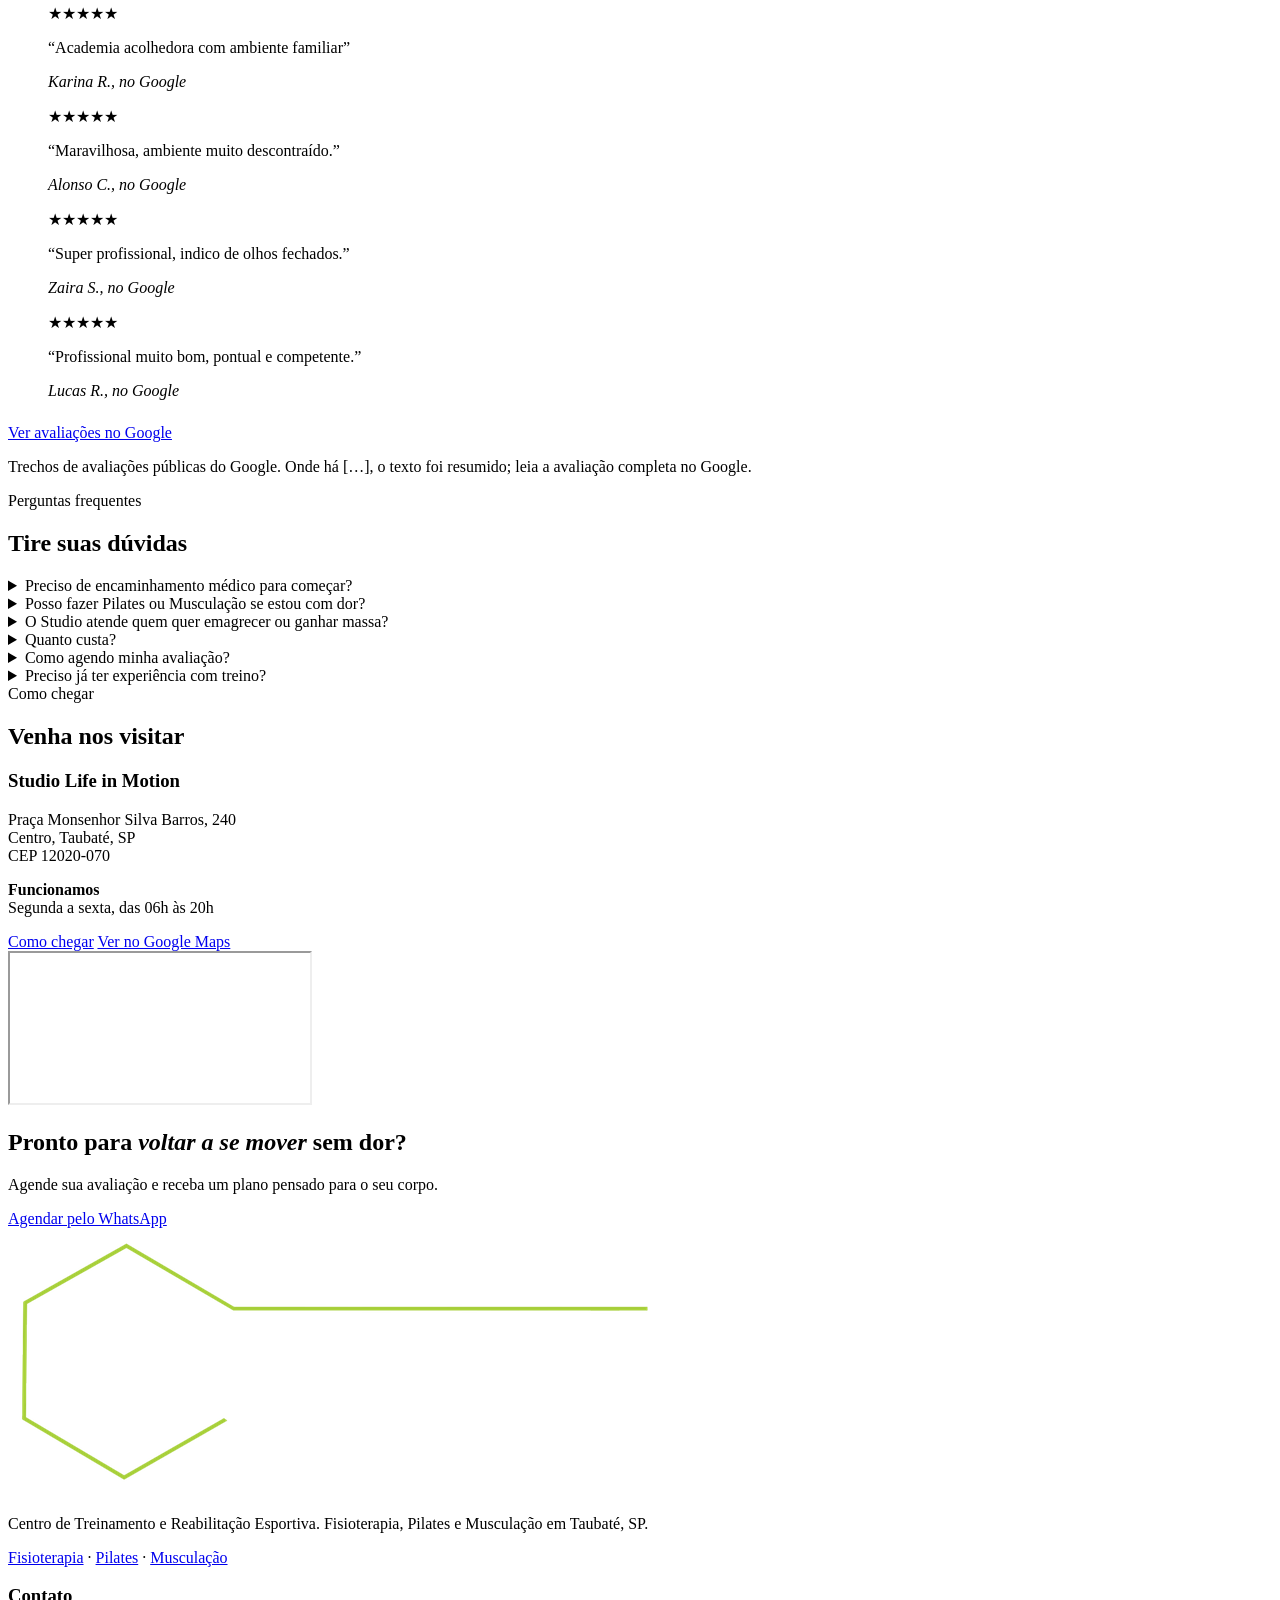
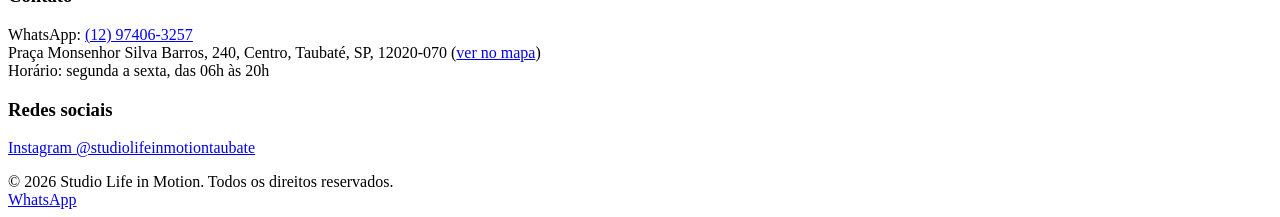
==== commit 7c90b193: "Add files via upload" ====
--- a/index.html
+++ b/index.html
@@ -99,7 +99,7 @@
           <h3>Pilates em movimento</h3>
           <p>Veja como é uma aula no Studio. O Pilates com aparelhos trabalha controle, postura, mobilidade e flexibilidade, com orientação próxima e adaptações para o seu momento.</p>
           <ul><li>Para quem está em reabilitação ou voltando a treinar</li><li>Também para quem quer ganhar mobilidade e condicionamento</li><li>Exercícios ajustados depois da avaliação</li></ul>
-          <a class="btn" href="https://wa.me/5512974063257?text=Ol%C3%A1!%20Quero%20saber%20mais%20sobre%20as%20aulas%20de%20Pilates." target="_blank" rel="noopener">Quero conhecer o Pilates</a>
+          <a class="btn" href="https://calendar.app.google/Ve9sLw3n1g9wAc6s8" target="_blank" rel="noopener">Agendar aula experimental</a> <a class="btn ghost" href="https://wa.me/5512974063257?text=Ol%C3%A1!%20Quero%20saber%20mais%20sobre%20as%20aulas%20de%20Pilates." target="_blank" rel="noopener">Quero conhecer o Pilates</a>
         </div>
       </div>
       <div class="pil rev" id="musculacao">
@@ -108,7 +108,7 @@
           <h3>Musculação com orientação</h3>
           <p>Um treino pensado para o seu objetivo e o seu nível, com acompanhamento próximo para você executar cada exercício com segurança e evoluir aos poucos.</p>
           <ul><li>Ganho de massa e força</li><li>Perda de peso</li><li>Transição da reabilitação para o treino</li></ul>
-          <a class="btn" href="https://wa.me/5512974063257?text=Ol%C3%A1!%20Quero%20saber%20mais%20sobre%20a%20muscula%C3%A7%C3%A3o." target="_blank" rel="noopener">Quero começar a treinar</a>
+          <a class="btn" href="https://calendar.app.google/NUN4xpAjcNugWo738" target="_blank" rel="noopener">Agendar aula experimental</a> <a class="btn ghost" href="https://wa.me/5512974063257?text=Ol%C3%A1!%20Quero%20saber%20mais%20sobre%20a%20muscula%C3%A7%C3%A3o." target="_blank" rel="noopener">Quero começar a treinar</a>
         </div>
       </div>
       <div class="pil" id="fisioterapia">
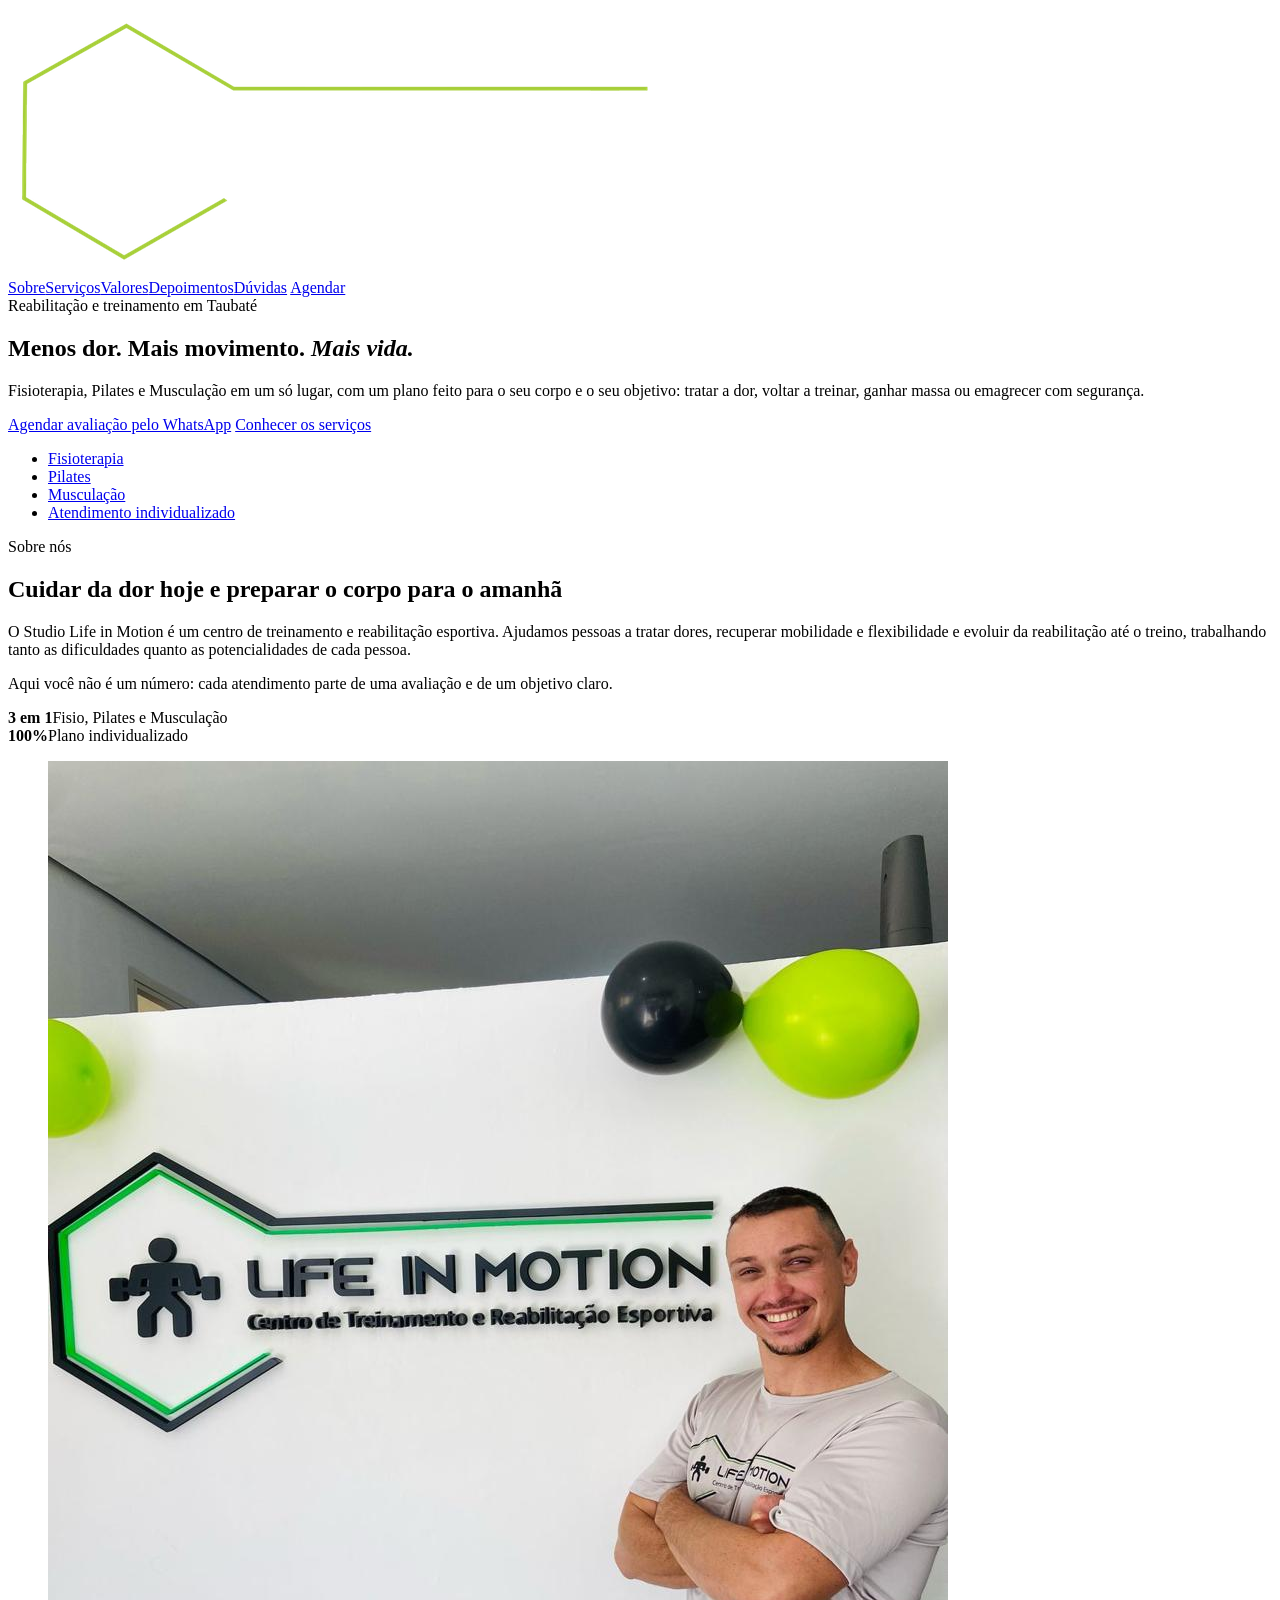
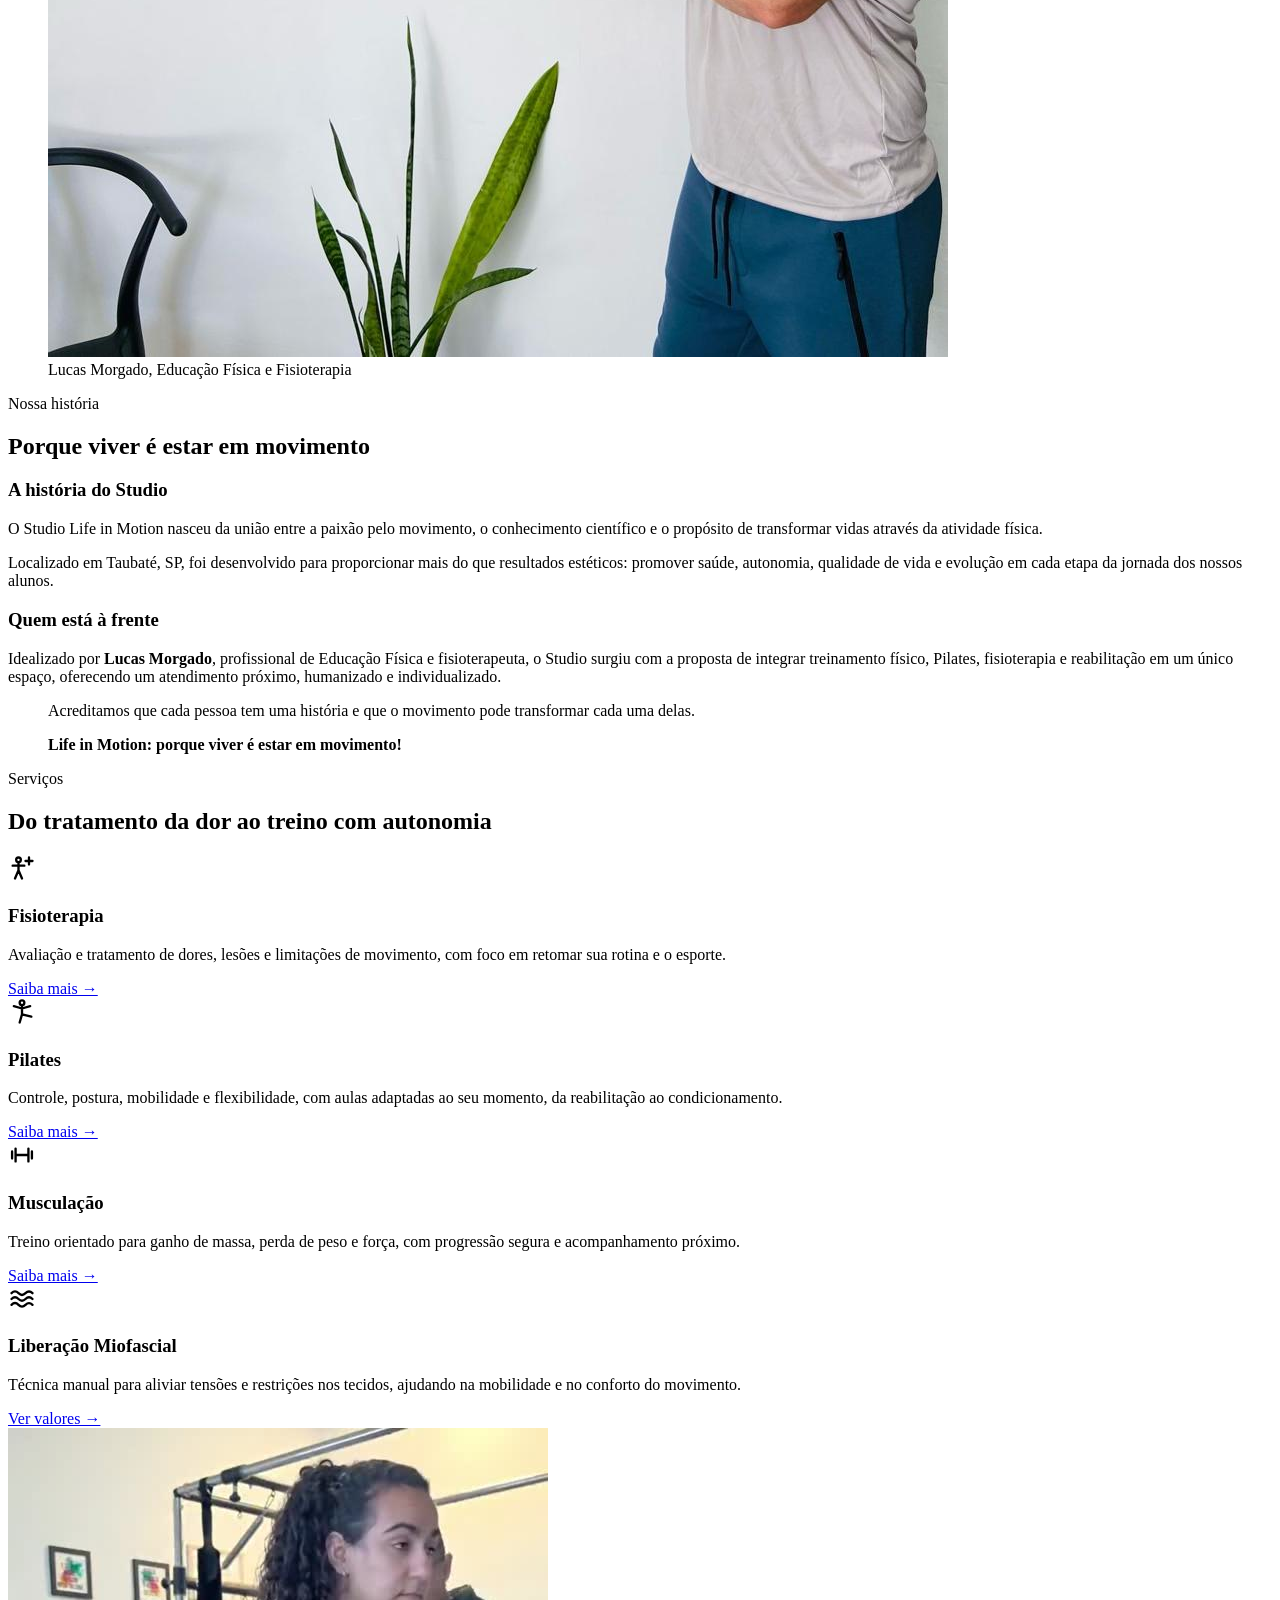
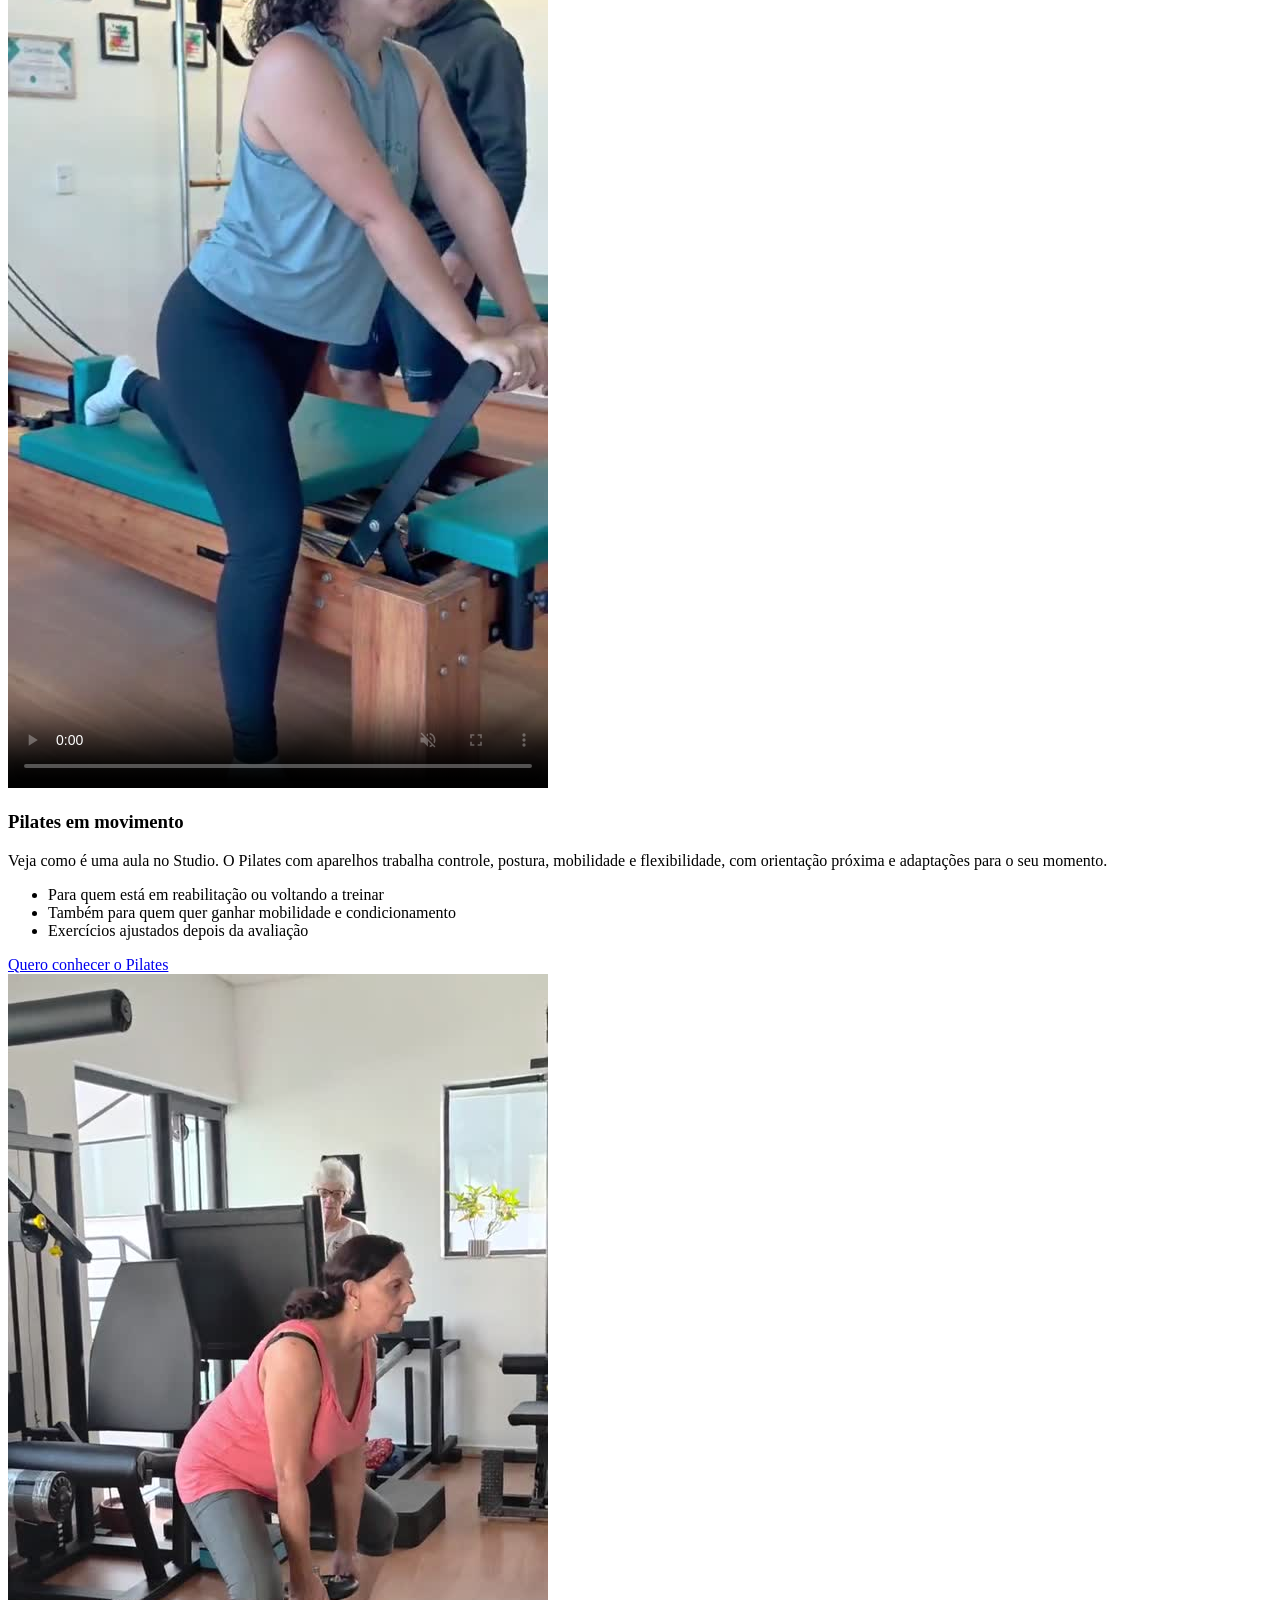
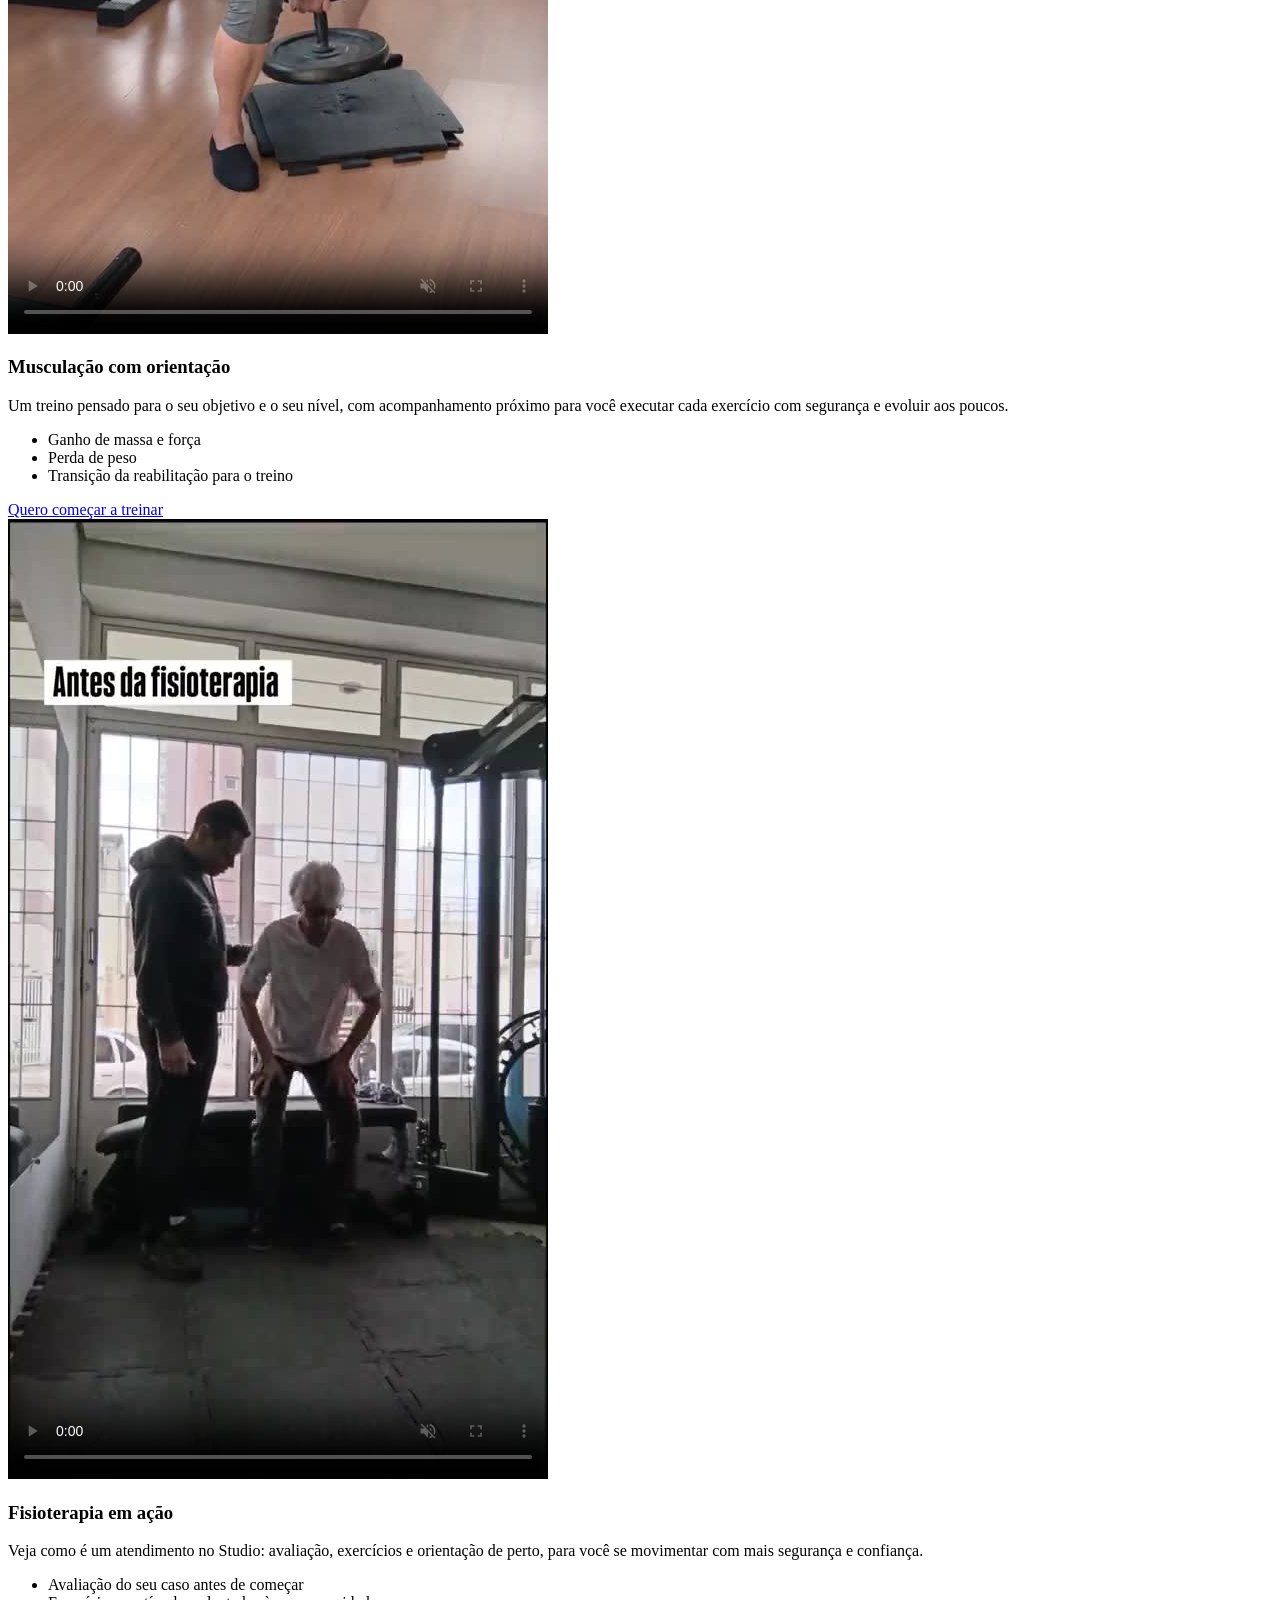
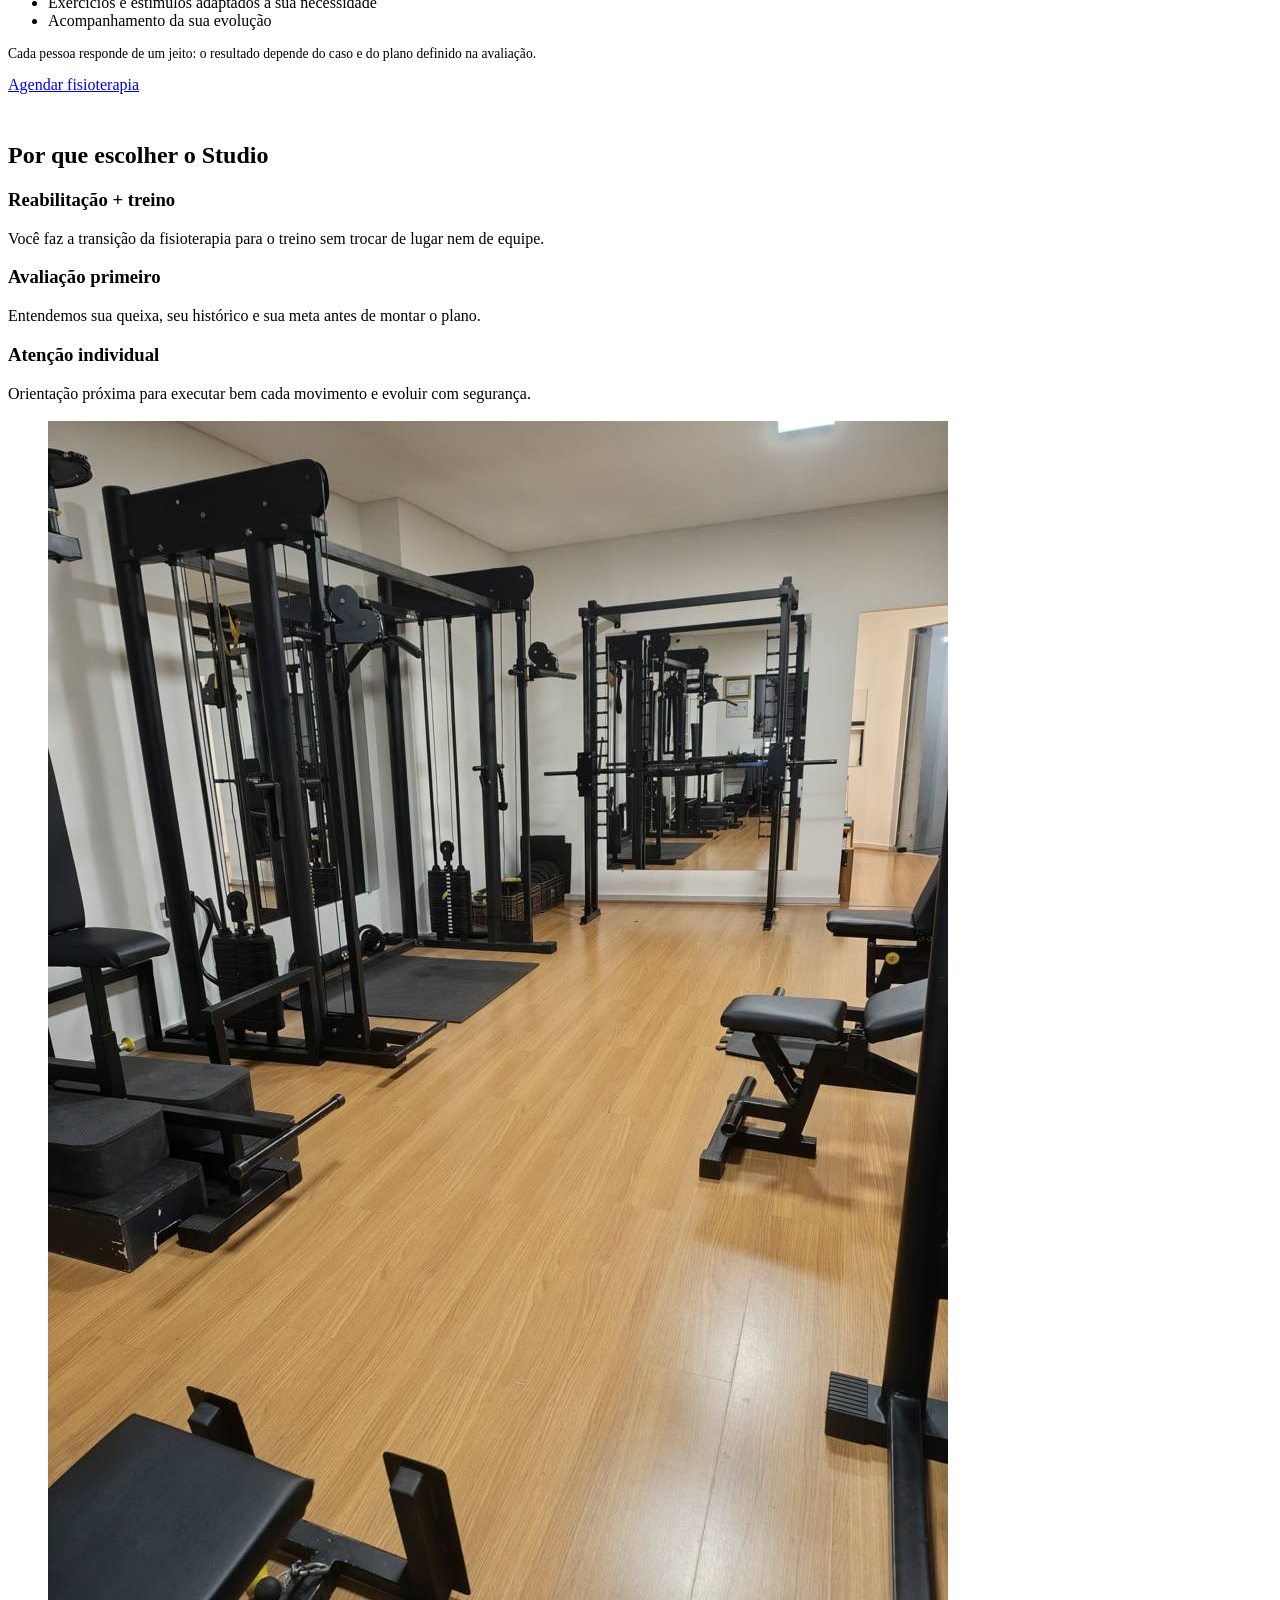
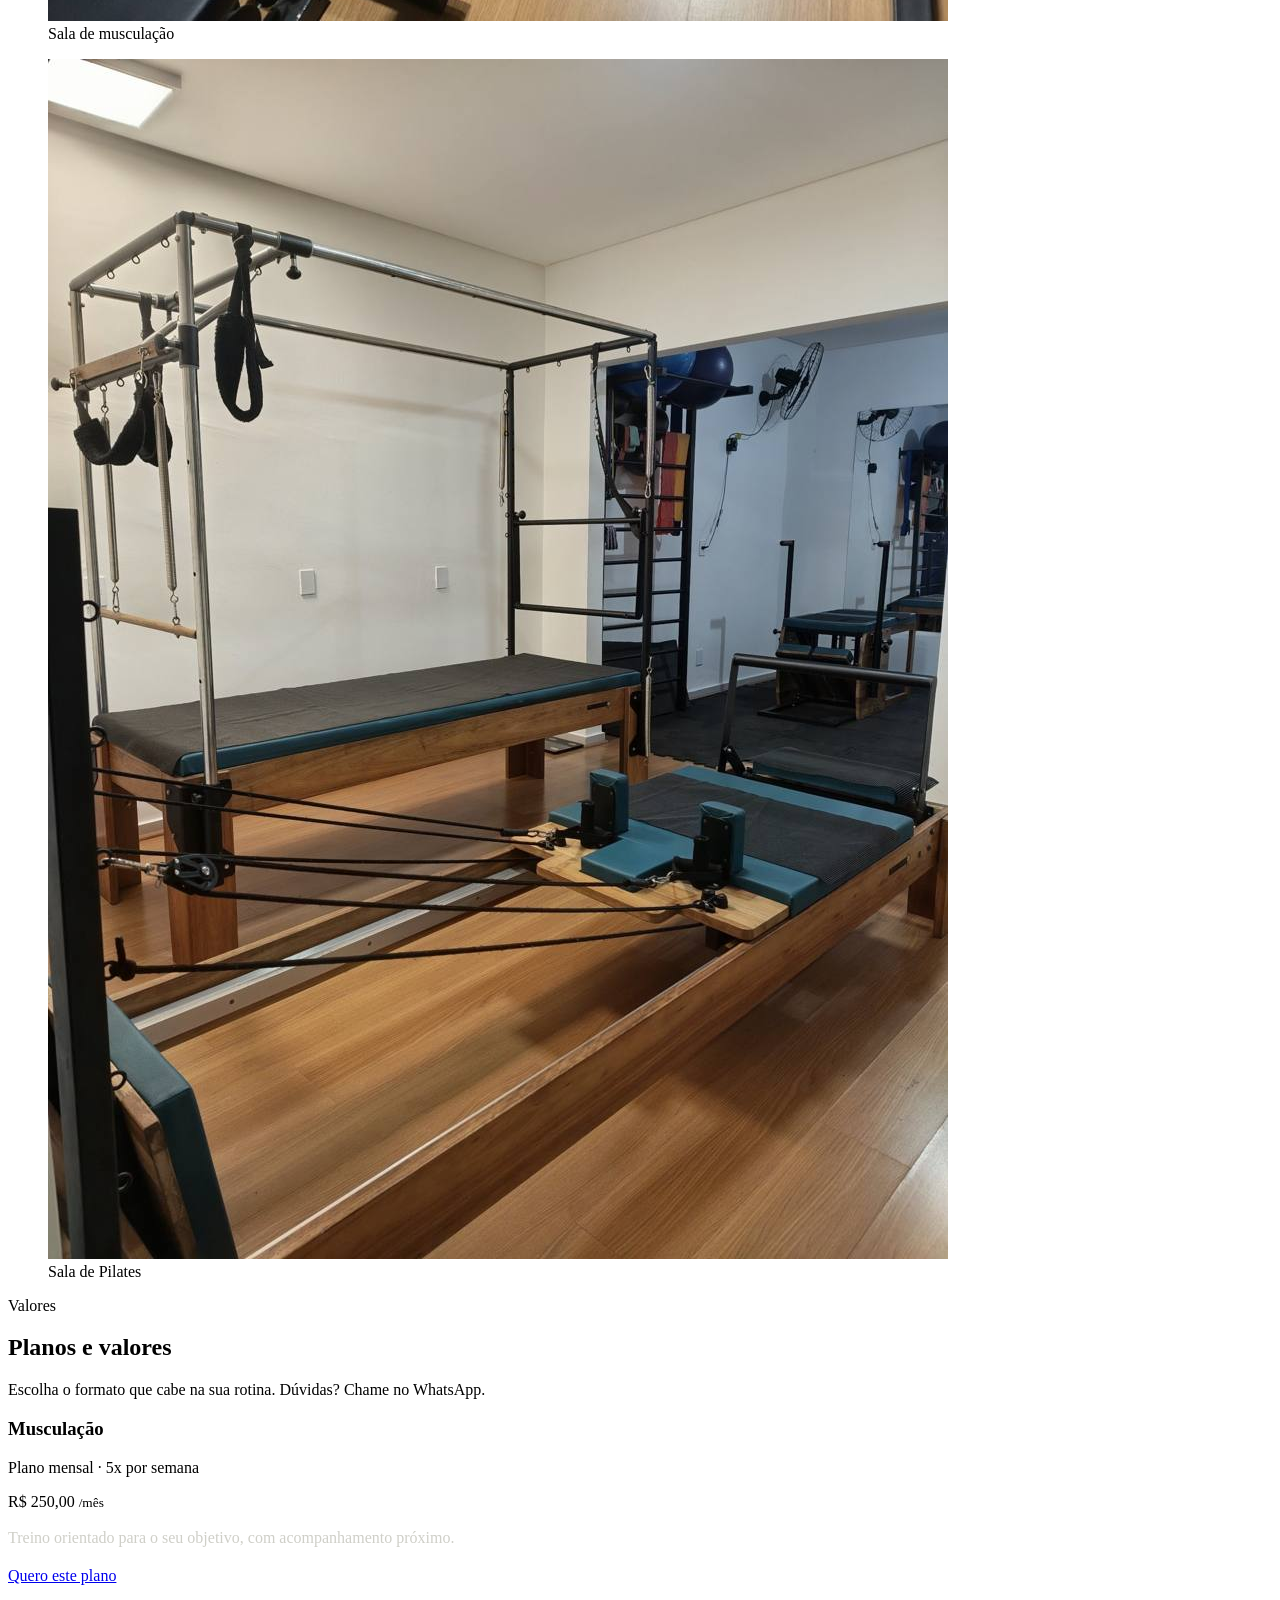
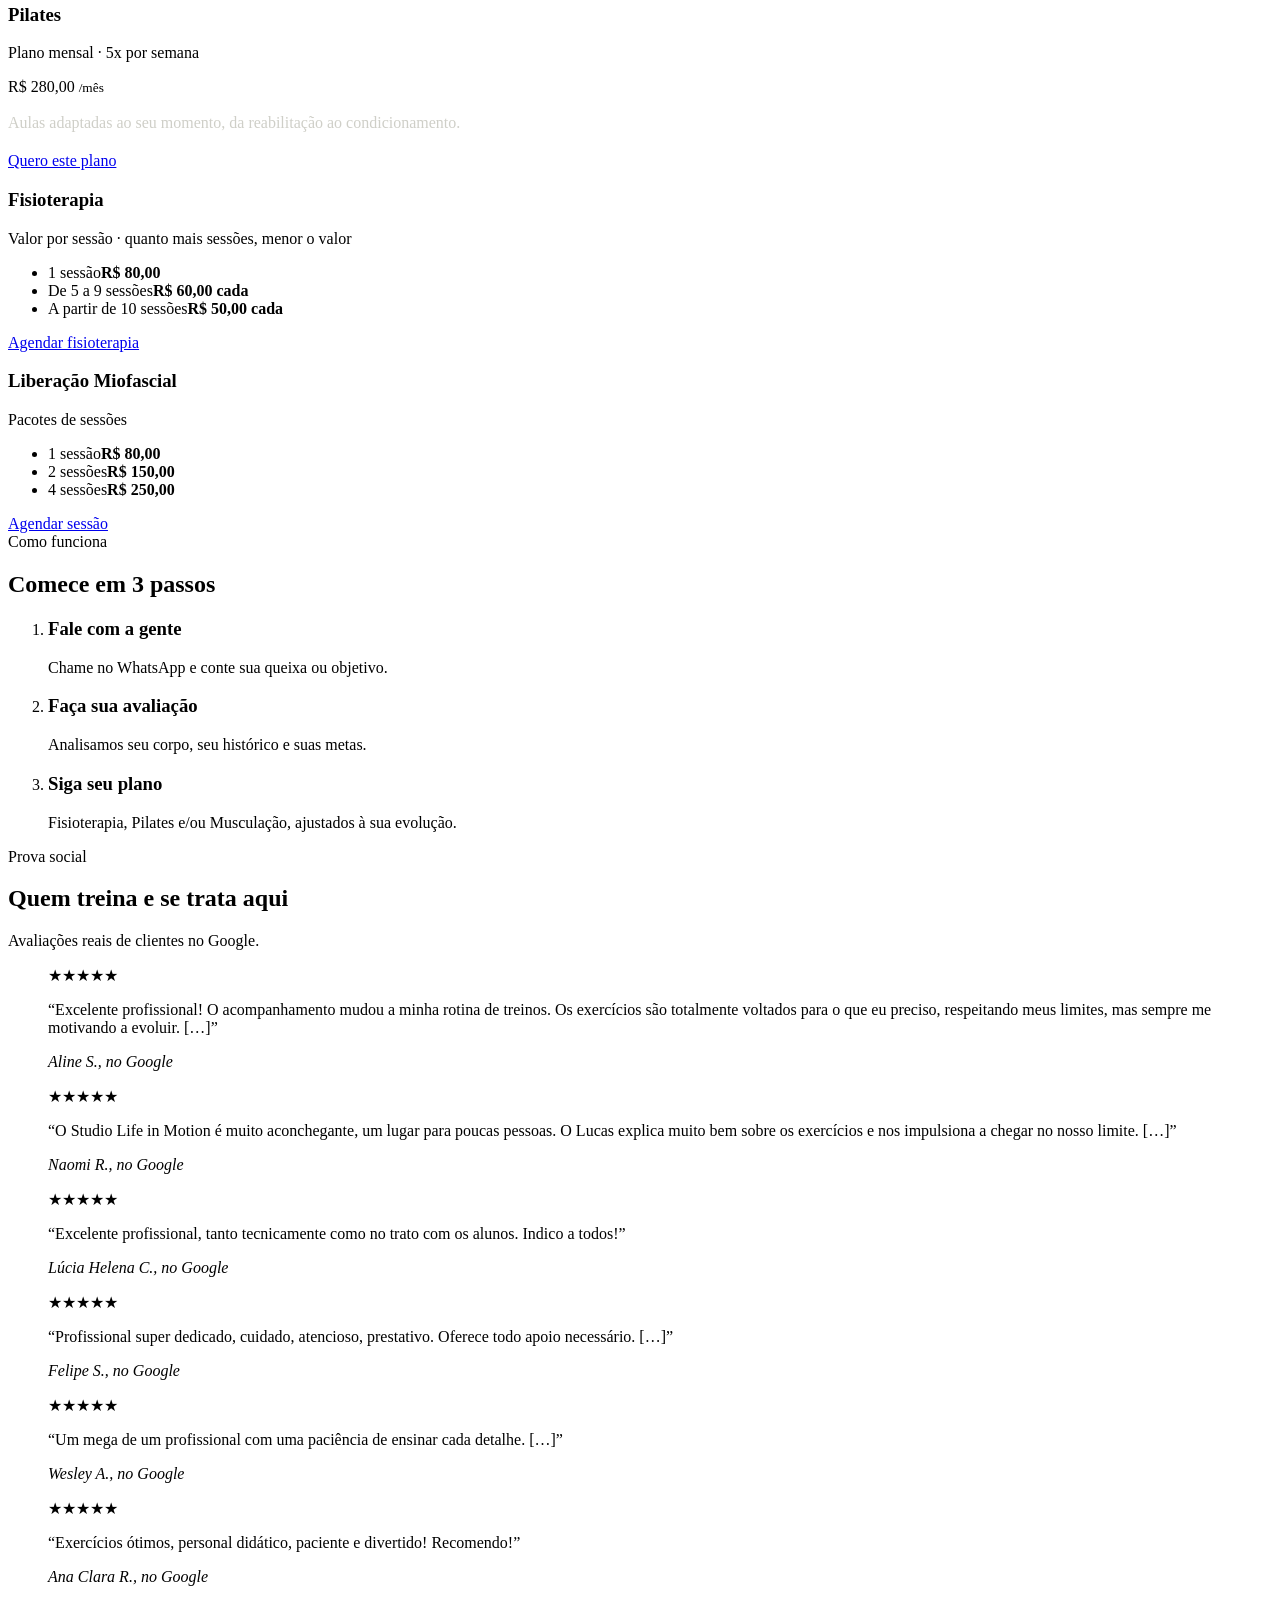
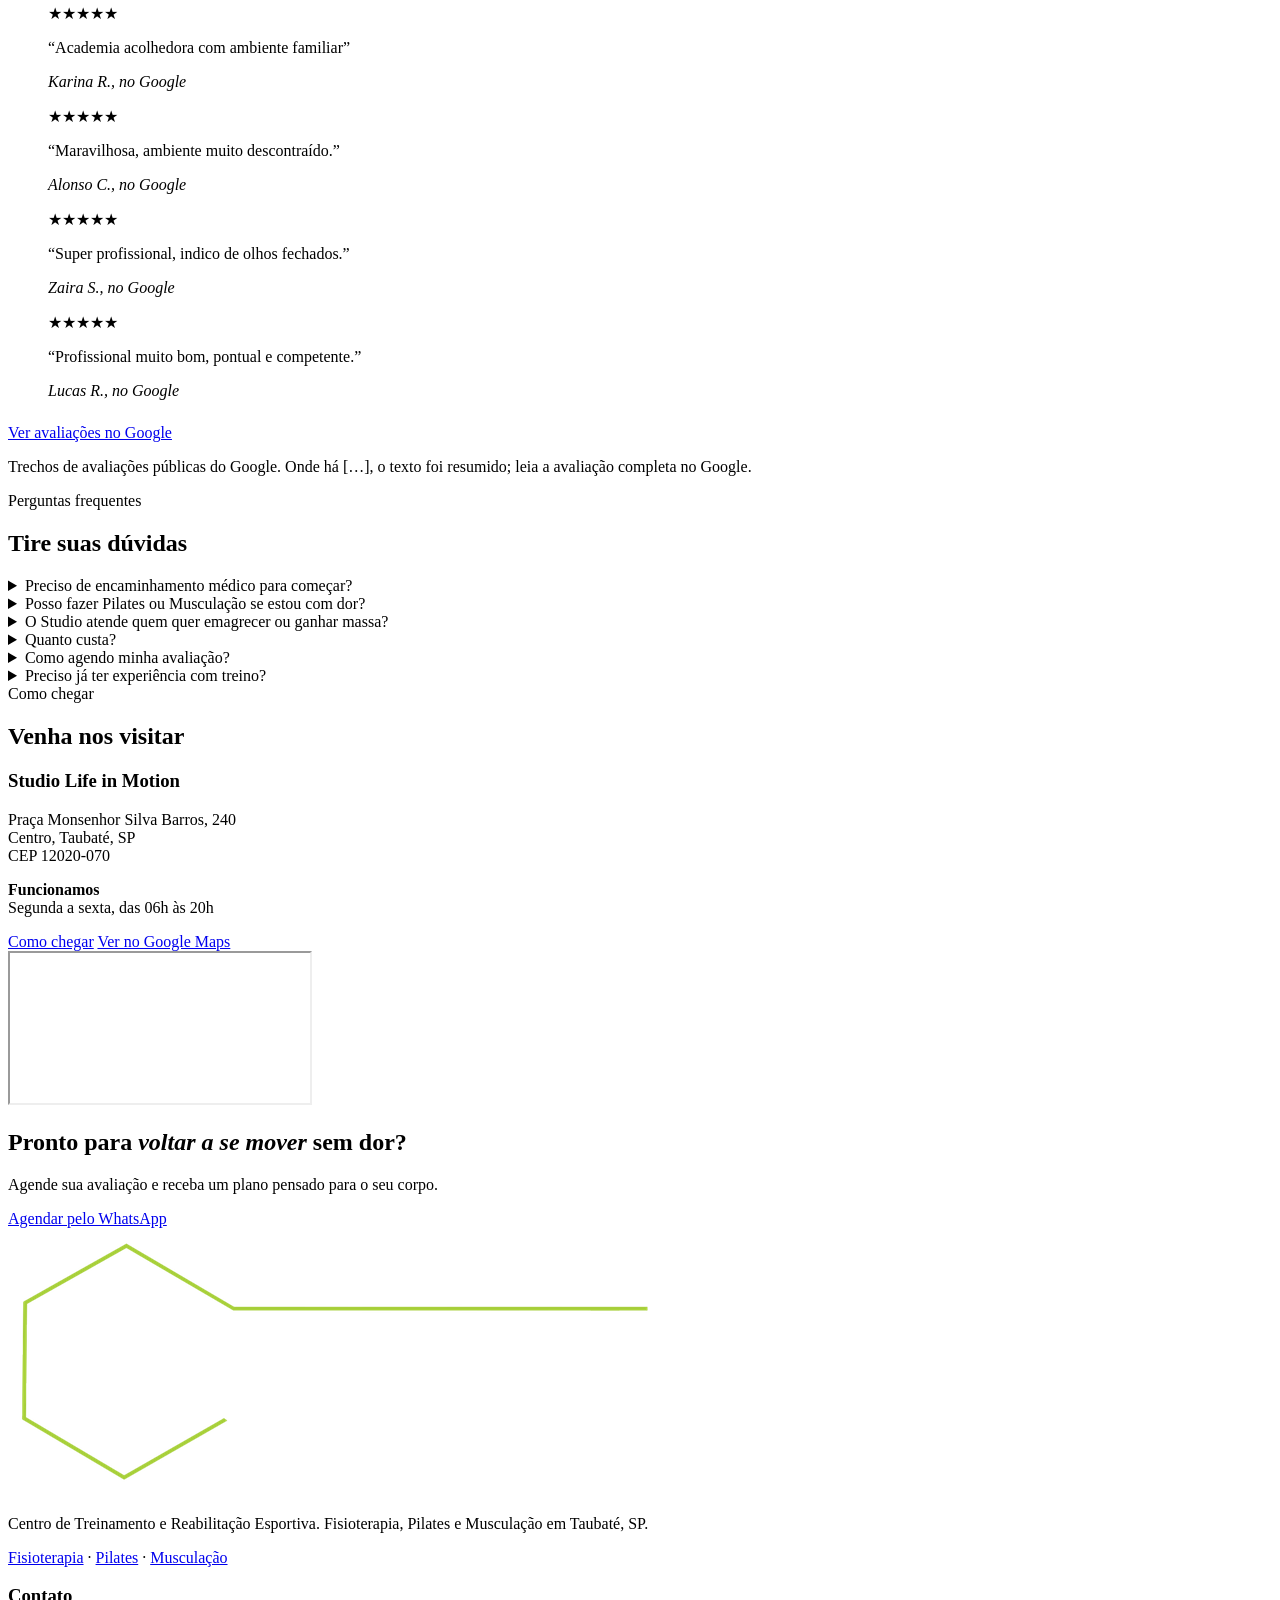
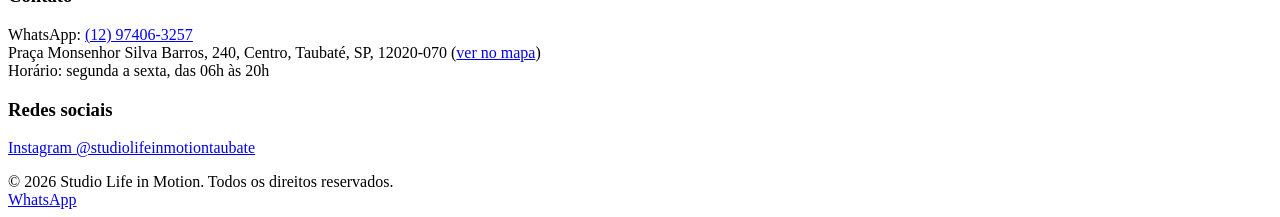
==== commit 9a7fa7dd: "Add files via upload" ====
--- a/index.html
+++ b/index.html
@@ -99,7 +99,7 @@
           <h3>Pilates em movimento</h3>
           <p>Veja como é uma aula no Studio. O Pilates com aparelhos trabalha controle, postura, mobilidade e flexibilidade, com orientação próxima e adaptações para o seu momento.</p>
           <ul><li>Para quem está em reabilitação ou voltando a treinar</li><li>Também para quem quer ganhar mobilidade e condicionamento</li><li>Exercícios ajustados depois da avaliação</li></ul>
-          <a class="btn" href="https://calendar.app.google/Ve9sLw3n1g9wAc6s8" target="_blank" rel="noopener">Agendar aula experimental</a> <a class="btn ghost" href="https://wa.me/5512974063257?text=Ol%C3%A1!%20Quero%20saber%20mais%20sobre%20as%20aulas%20de%20Pilates." target="_blank" rel="noopener">Quero conhecer o Pilates</a>
+          <a class="btn" href="https://wa.me/5512974063257?text=Ol%C3%A1!%20Quero%20saber%20mais%20sobre%20as%20aulas%20de%20Pilates." target="_blank" rel="noopener">Quero conhecer o Pilates</a>
         </div>
       </div>
       <div class="pil rev" id="musculacao">
@@ -108,7 +108,7 @@
           <h3>Musculação com orientação</h3>
           <p>Um treino pensado para o seu objetivo e o seu nível, com acompanhamento próximo para você executar cada exercício com segurança e evoluir aos poucos.</p>
           <ul><li>Ganho de massa e força</li><li>Perda de peso</li><li>Transição da reabilitação para o treino</li></ul>
-          <a class="btn" href="https://calendar.app.google/NUN4xpAjcNugWo738" target="_blank" rel="noopener">Agendar aula experimental</a> <a class="btn ghost" href="https://wa.me/5512974063257?text=Ol%C3%A1!%20Quero%20saber%20mais%20sobre%20a%20muscula%C3%A7%C3%A3o." target="_blank" rel="noopener">Quero começar a treinar</a>
+          <a class="btn" href="https://wa.me/5512974063257?text=Ol%C3%A1!%20Quero%20saber%20mais%20sobre%20a%20muscula%C3%A7%C3%A3o." target="_blank" rel="noopener">Quero começar a treinar</a>
         </div>
       </div>
       <div class="pil" id="fisioterapia">
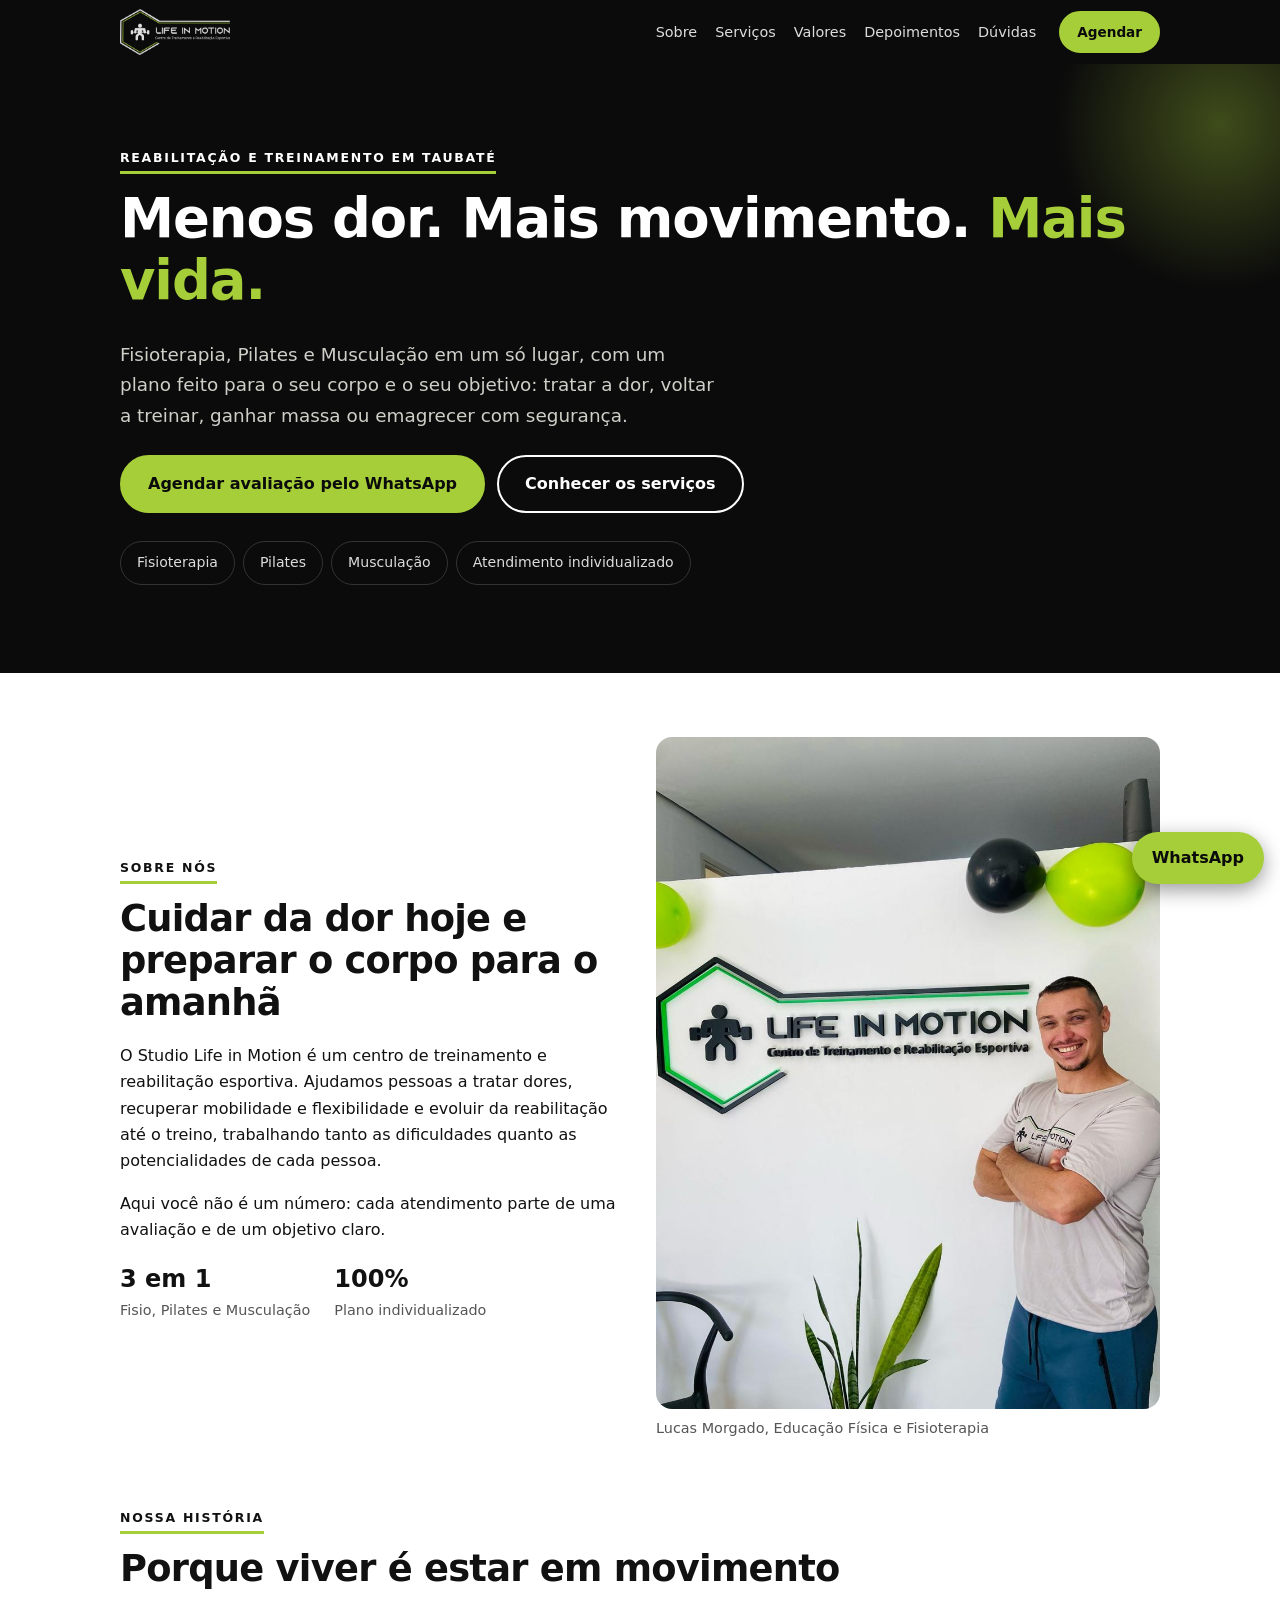
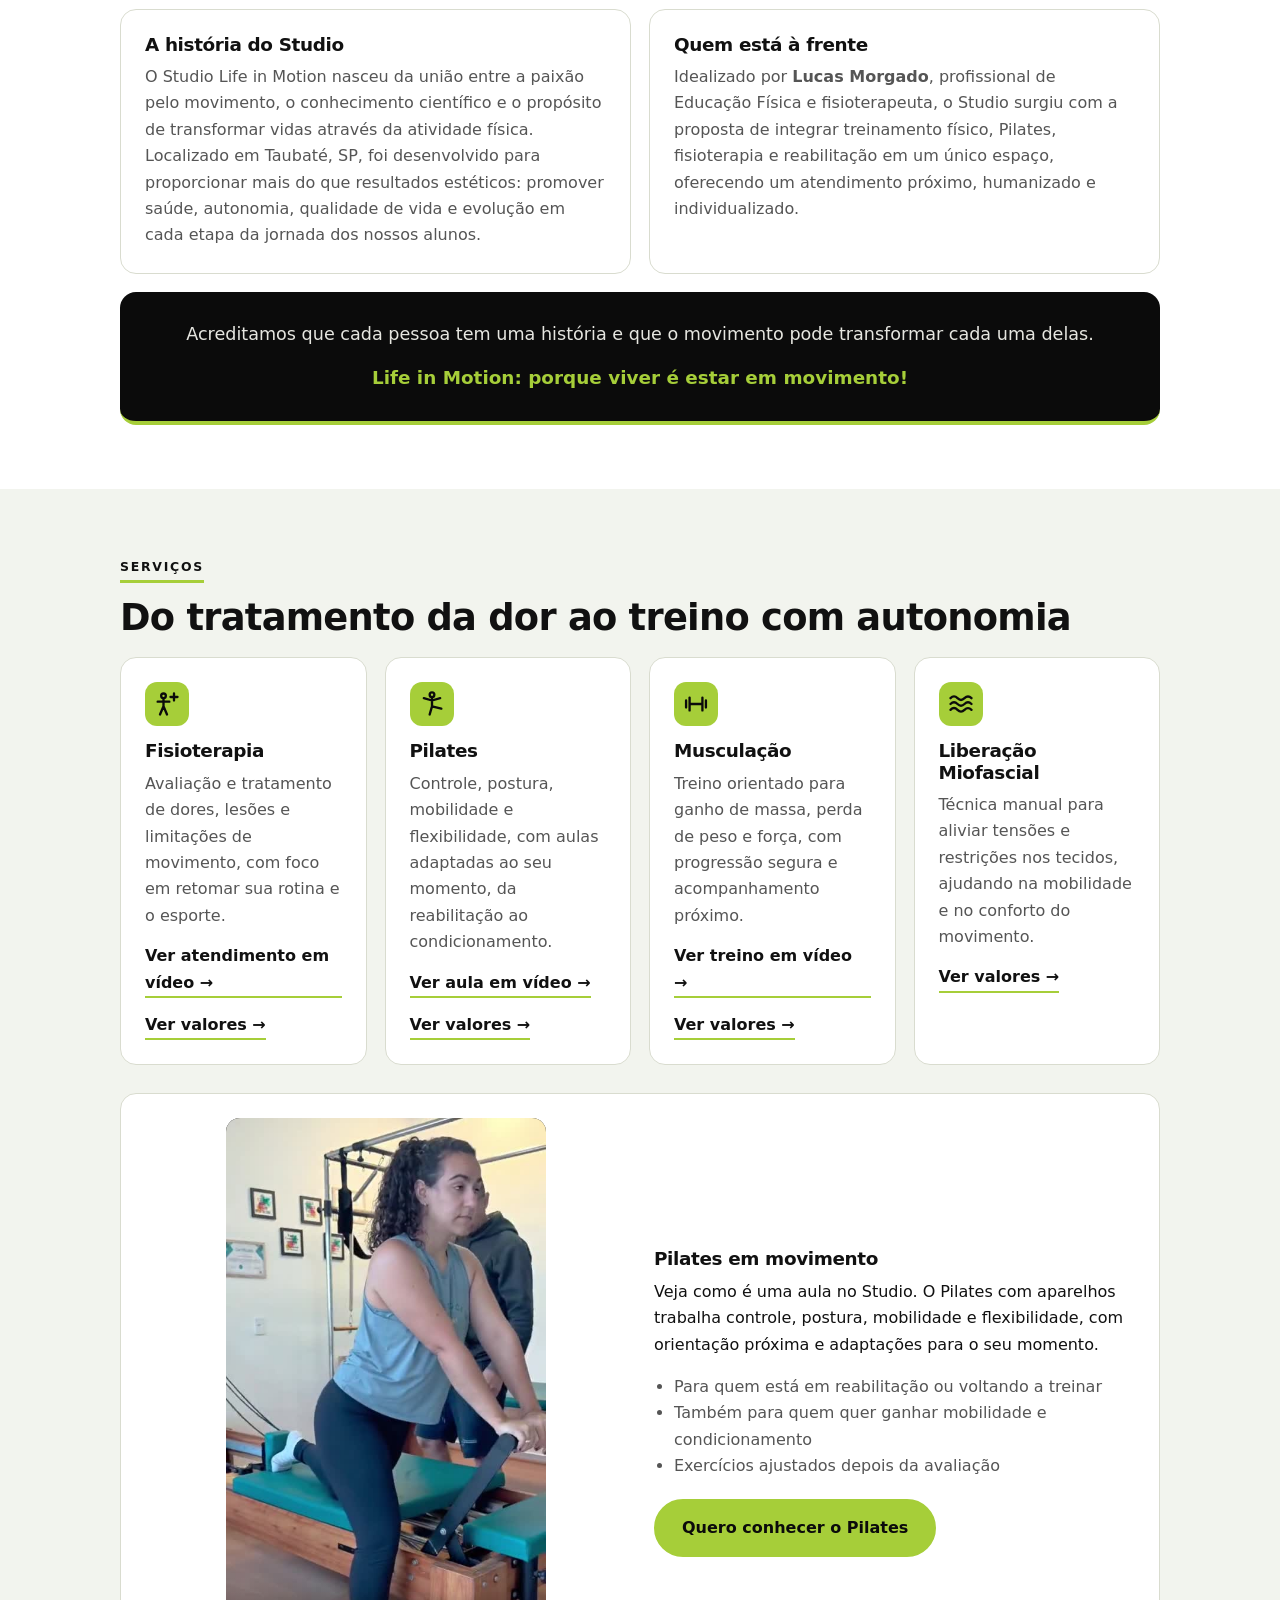
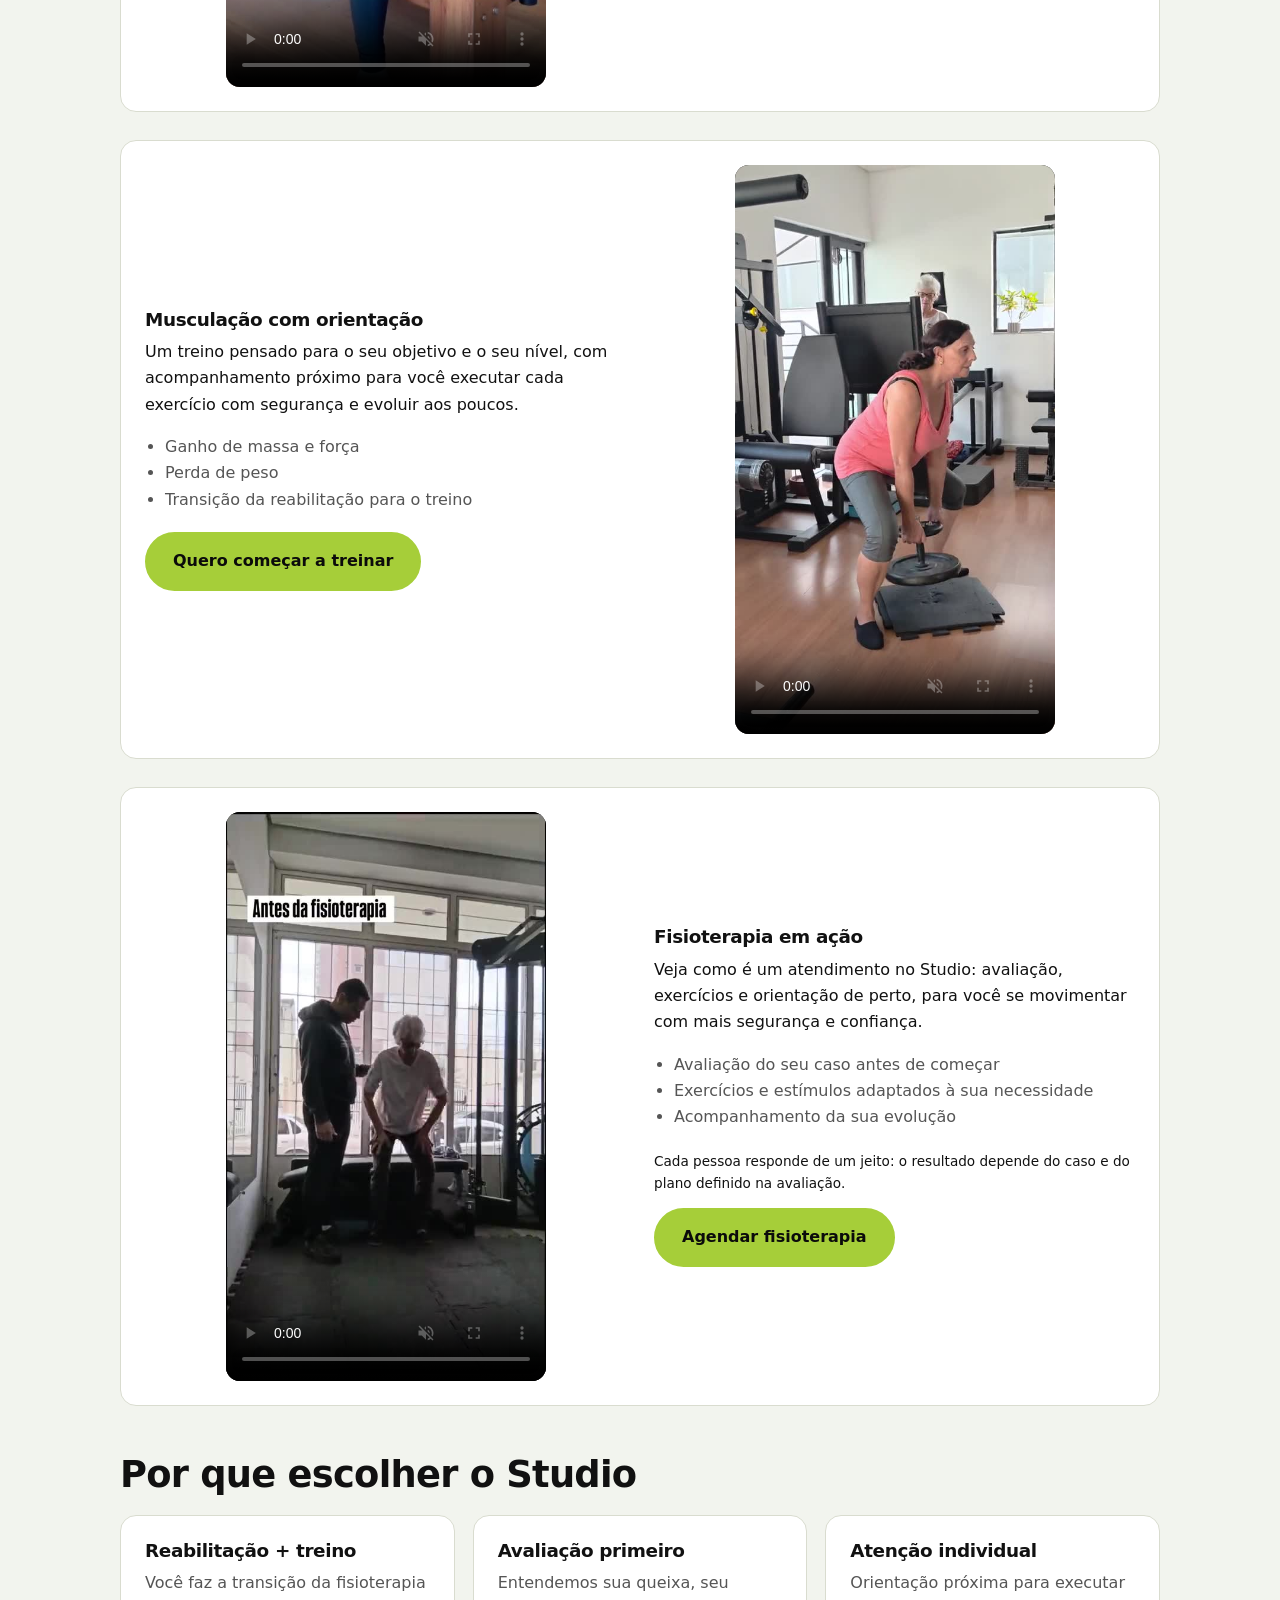
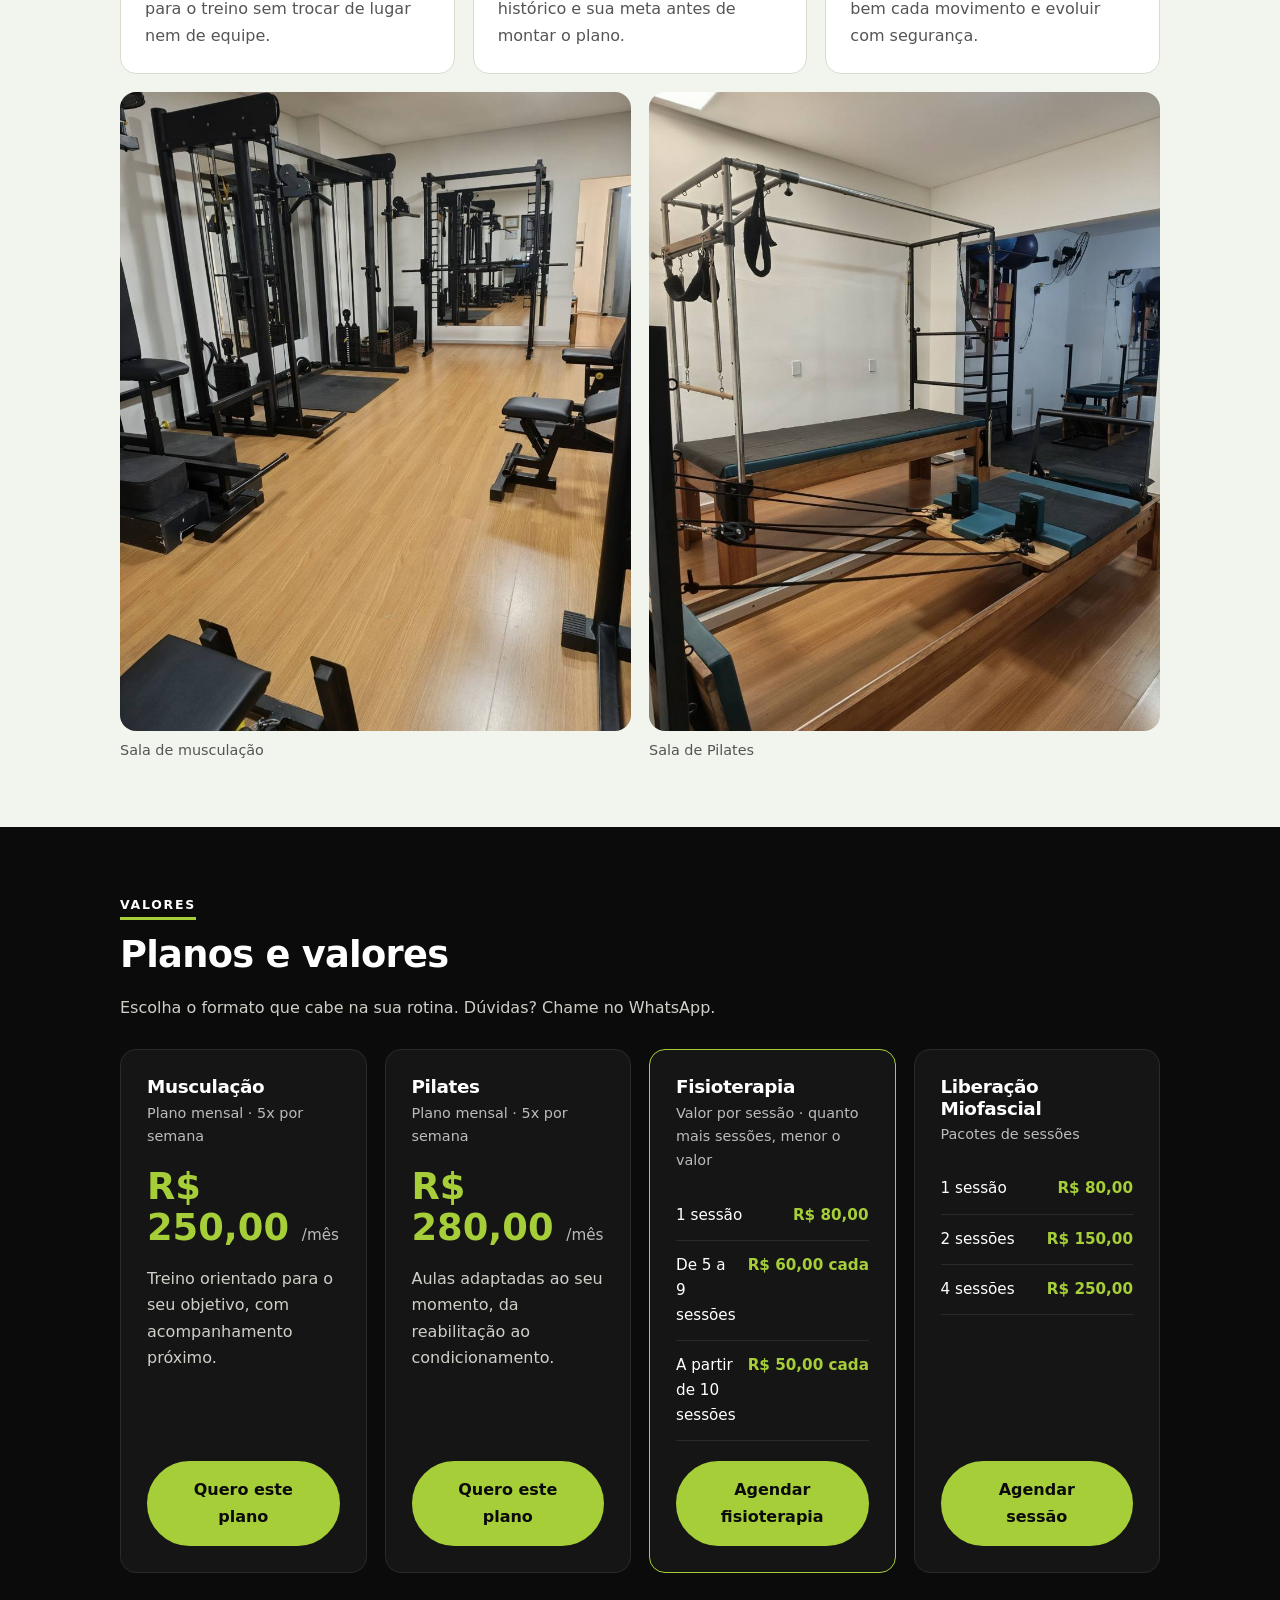
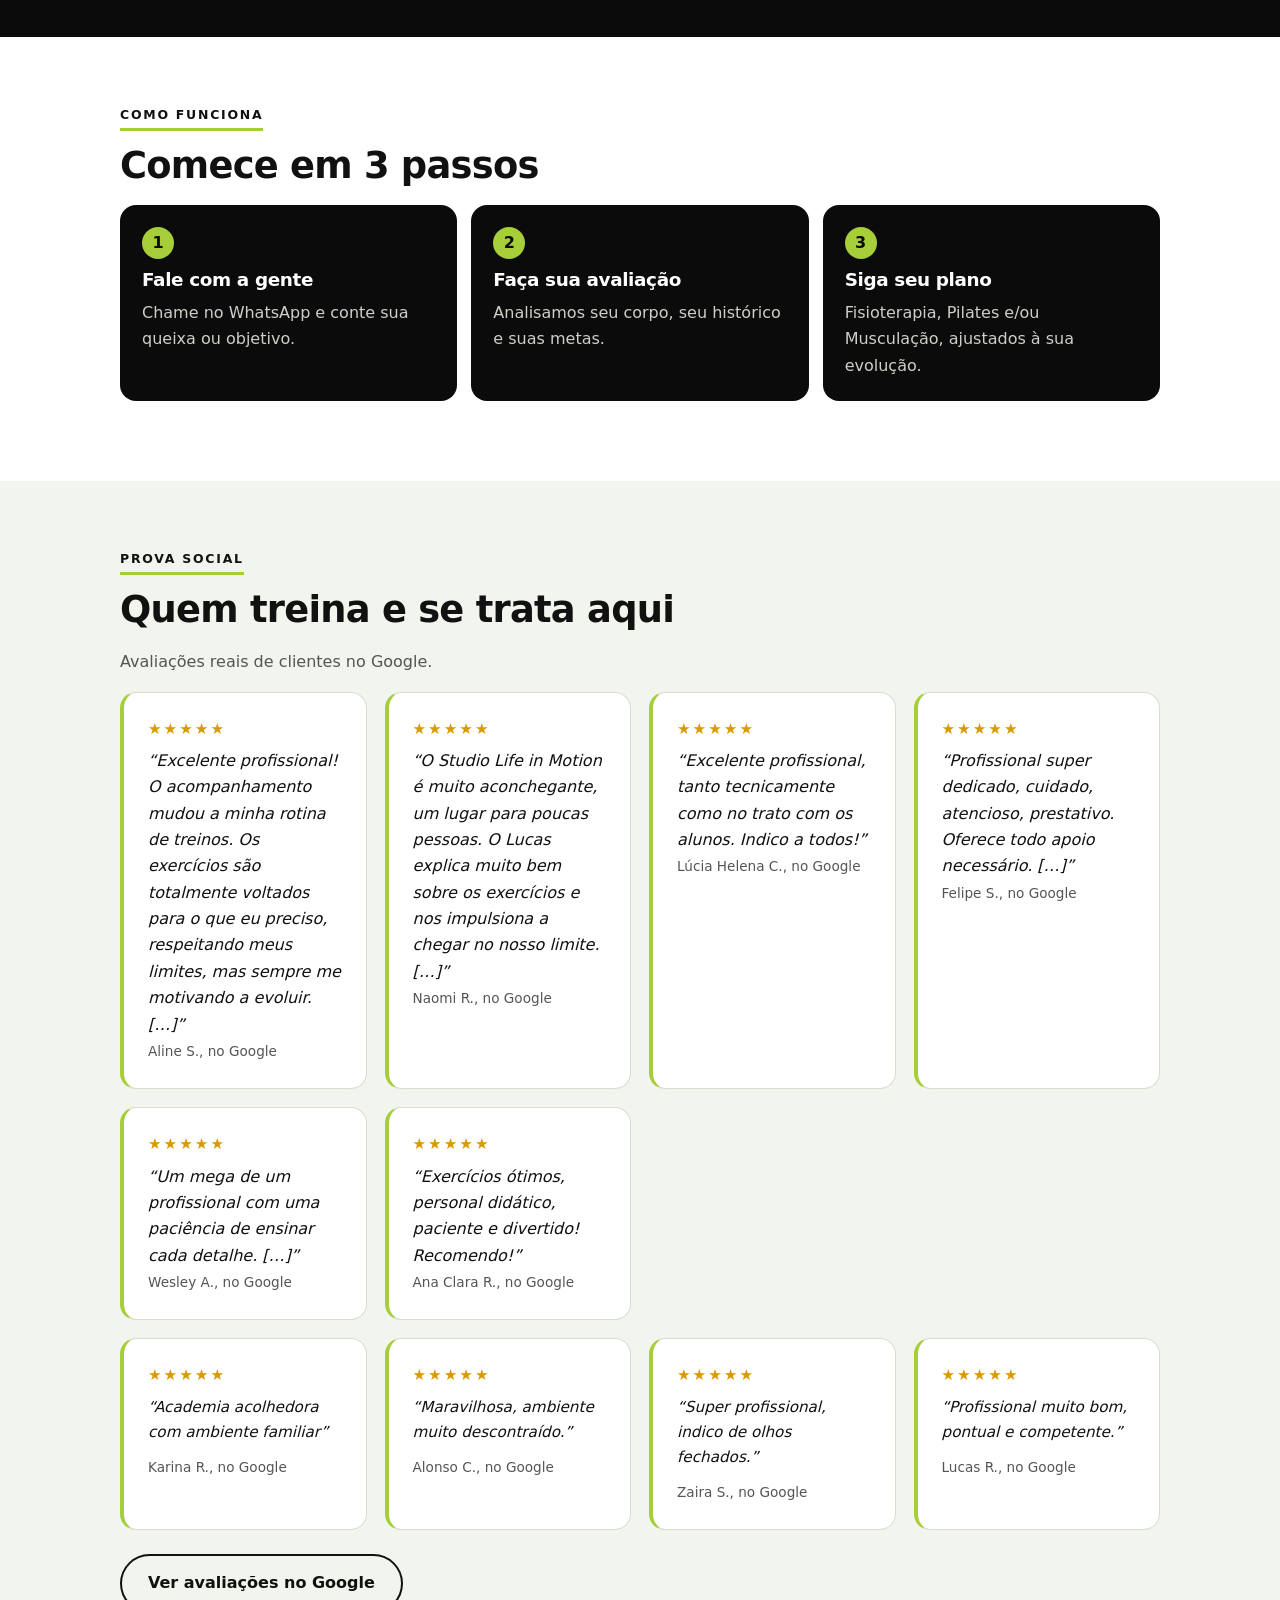
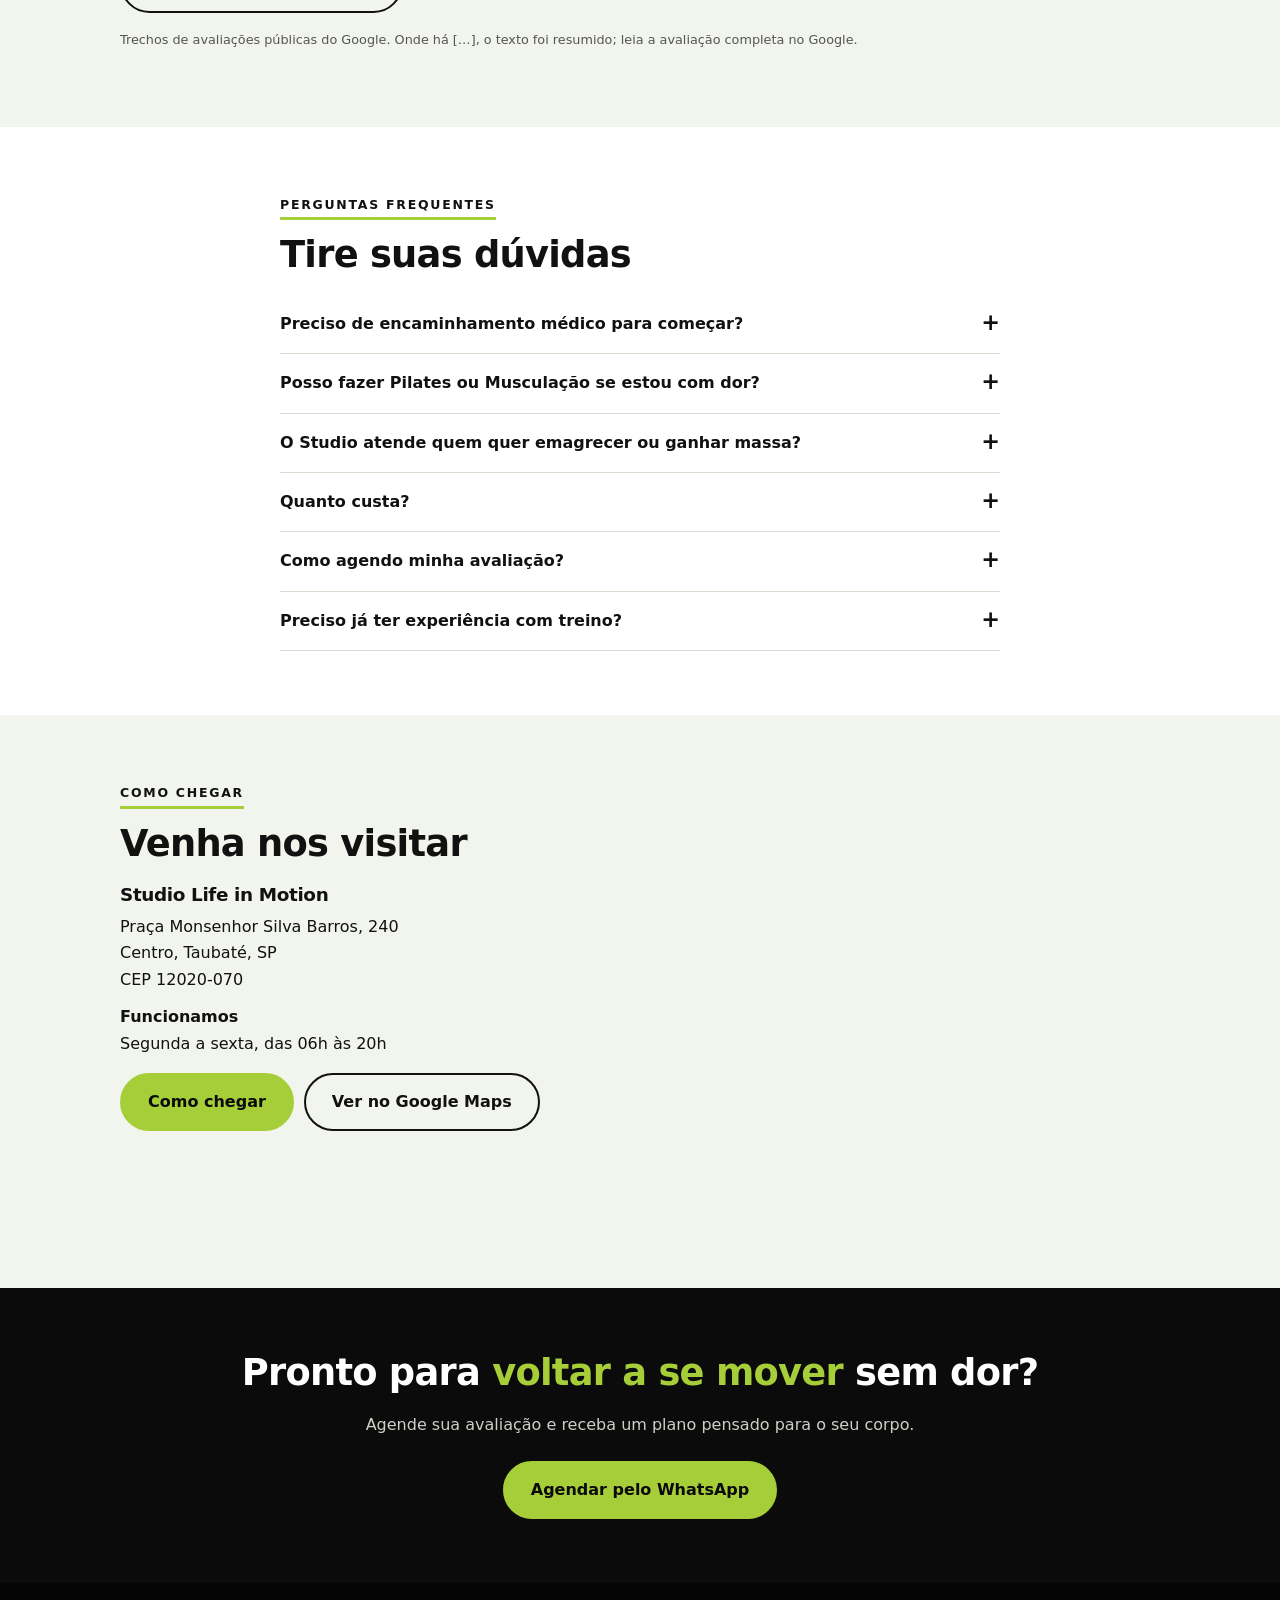
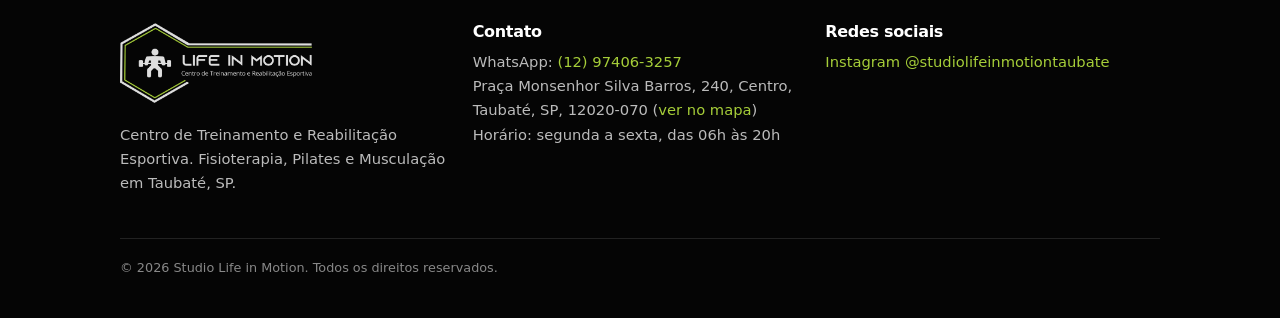
==== commit ca9af0b7: "Add files via upload" ====
--- a/index.html
+++ b/index.html
@@ -7,13 +7,6 @@
 <meta name="description" content="Centro de treinamento e reabilitação esportiva em Taubaté. Fisioterapia, Pilates e Musculação para tratar dores, recuperar movimento, ganhar massa e emagrecer. Agende sua avaliação.">
 <meta name="theme-color" content="#0b0b0b">
 <link rel="canonical" href="https://studiolifeinmotiontaubate.github.io/">
-<link rel="manifest" href="manifest.webmanifest">
-<link rel="icon" type="image/png" sizes="32x32" href="icons/favicon-32.png">
-<link rel="apple-touch-icon" href="icons/apple-touch-icon.png">
-<meta name="mobile-web-app-capable" content="yes">
-<meta name="apple-mobile-web-app-capable" content="yes">
-<meta name="apple-mobile-web-app-title" content="Life in Motion">
-<meta name="apple-mobile-web-app-status-bar-style" content="black">
 <meta property="og:type" content="website">
 <meta property="og:locale" content="pt_BR">
 <meta property="og:site_name" content="Studio Life in Motion">
@@ -28,12 +21,125 @@
 <script type="application/ld+json">
 {"@context":"https://schema.org","@type":"HealthAndBeautyBusiness","name":"Studio Life in Motion","description":"Centro de treinamento e reabilitação esportiva: fisioterapia, Pilates e musculação.","areaServed":"Taubaté, SP","founder":{"@type":"Person","name":"Lucas Morgado"},"openingHoursSpecification":{"@type":"OpeningHoursSpecification","dayOfWeek":["Monday","Tuesday","Wednesday","Thursday","Friday"],"opens":"06:00","closes":"20:00"},"address":{"@type":"PostalAddress","streetAddress":"Praça Monsenhor Silva Barros, 240","addressLocality":"Taubaté","addressRegion":"SP","postalCode":"12020-070","addressCountry":"BR"},"telephone":"+55 12 97406-3257","sameAs":["https://www.instagram.com/studiolifeinmotiontaubate"]}
 </script>
-<link rel="stylesheet" href="estilo.css">
+<style>
+:root{--bg:#fff;--bg2:#f2f4ee;--tx:#111;--mut:#555;--ac:#a6ce39;--on-ac:#0b0b0b;--ln:#d9dccf;--hl:#0b0b0b;--hl-tx:#fff;--hl-ac:#a6ce39;box-sizing:border-box;padding-top:env(safe-area-inset-top,0px);padding-bottom:env(safe-area-inset-bottom,0px);color-scheme:light}
+@media (prefers-color-scheme:dark){:root:not([data-theme="light"]){--bg:#0b0b0b;--bg2:#141414;--tx:#f4f4f0;--mut:#a8a8a0;--ln:#2a2a2a;color-scheme:dark}}
+:root[data-theme="dark"]{--bg:#0b0b0b;--bg2:#141414;--tx:#f4f4f0;--mut:#a8a8a0;--ln:#2a2a2a;color-scheme:dark}
+*,*::before,*::after{box-sizing:border-box}
+html{scroll-behavior:smooth;scroll-padding-top:calc(72px + env(safe-area-inset-top,0px))}
+body{margin:0;background:var(--bg);color:var(--tx);font:16px/1.65 system-ui,-apple-system,"Segoe UI",Roboto,sans-serif}
+.wrap{max-width:1080px;margin:0 auto;padding:0 20px}
+h1,h2,h3{line-height:1.15;margin:0 0 .5em;letter-spacing:-.02em}
+h1{font-size:clamp(2rem,6vw,3.4rem)}
+h2{font-size:clamp(1.6rem,4vw,2.3rem)}
+h3{font-size:1.15rem}
+p{margin:0 0 1em}
+section{padding:64px 0}
+.alt{background:var(--bg2)}
+.eyebrow{color:var(--tx);font-size:.78rem;font-weight:700;letter-spacing:.14em;text-transform:uppercase;display:inline-block;border-bottom:3px solid var(--ac);padding-bottom:2px;margin-bottom:14px}
+.btn{display:inline-block;background:var(--ac);color:var(--on-ac);font-weight:700;padding:14px 26px;border-radius:999px;text-decoration:none;border:2px solid var(--ac);transition:transform .15s}
+.btn:hover{transform:translateY(-2px)}
+.btn.ghost{background:transparent;color:var(--tx);border-color:var(--tx)}
+header{position:sticky;top:0;z-index:20;background:#0b0b0b;color:#fff;padding-top:env(safe-area-inset-top,0px)}
+header .wrap{display:flex;align-items:center;justify-content:space-between;height:64px}
+.logo{font-weight:800;color:#fff;text-decoration:none;font-size:1.05rem}
+.logo img{display:block;height:46px;width:auto}
+.flogo{height:80px;width:auto;margin-bottom:12px}
+nav a{color:#ddd;text-decoration:none;margin-left:18px;font-size:.9rem}
+nav a:hover{color:#a6ce39}
+@media(max-width:720px){nav a:not(.btn){display:none}}
+nav .btn{padding:8px 16px;font-size:.85rem;color:#0b0b0b}
+.hero{background:#0b0b0b;color:#fff;padding:80px 0 72px;position:relative;overflow:hidden}
+.hero::after{content:"";position:absolute;right:-120px;top:-120px;width:360px;height:360px;border-radius:50%;background:radial-gradient(#a6ce3955,transparent 65%)}
+.hero .eyebrow{color:#fff}
+.hero h1 em{font-style:normal;color:#a6ce39}
+.hero p.lead{font-size:1.15rem;color:#cfcfc8;max-width:600px}
+.hero .cta{display:flex;gap:12px;flex-wrap:wrap;margin-top:24px}
+.hero .btn.ghost{color:#fff;border-color:#fff}
+.chips{display:flex;gap:8px;flex-wrap:wrap;margin-top:28px;padding:0;list-style:none}
+.chips li{position:relative;border:1px solid #333;border-radius:999px;padding:9px 16px;font-size:.88rem;color:#ddd;transition:border-color .15s,background .15s}
+.chips li a{color:inherit;text-decoration:none}
+.chips li a::after{content:"";position:absolute;inset:0;border-radius:999px}
+.chips li:hover{border-color:#a6ce39;background:#a6ce3926;color:#fff}
+.grid{display:grid;gap:18px;grid-template-columns:repeat(auto-fit,minmax(240px,1fr))}
+.card{background:var(--bg);border:1px solid var(--ln);border-radius:16px;padding:24px}
+.alt .card{background:var(--bg)}
+.card{position:relative}
+.card .more{display:inline-block;margin-top:14px;font-weight:700;color:var(--tx);text-decoration:none;border-bottom:2px solid var(--ac)}
+.card .more::after{content:"";position:absolute;inset:0;border-radius:16px}
+.card .links{display:flex;flex-wrap:wrap;column-gap:22px}
+.card .more+.more{position:relative;z-index:1}
+.card .more+.more::after{content:none}
+.card:has(.more){transition:transform .15s,border-color .15s}
+.card:has(.more):hover{transform:translateY(-3px);border-color:var(--ac)}
+.card .ico{width:44px;height:44px;border-radius:12px;background:var(--ac);color:var(--on-ac);display:grid;place-items:center;font-size:1.3rem;margin-bottom:14px}
+.card p{color:var(--mut);margin:0}
+.about{display:grid;gap:32px;grid-template-columns:repeat(auto-fit,minmax(280px,1fr));align-items:center}
+.pil{display:grid;gap:28px;grid-template-columns:repeat(auto-fit,minmax(260px,1fr));align-items:center;margin-top:28px;background:var(--bg);border:1px solid var(--ln);border-radius:16px;padding:24px}
+.pil video{width:100%;max-width:320px;aspect-ratio:9/16;border-radius:14px;background:#000;justify-self:center;display:block}
+.pil.rev>div{order:-1}
+.pil ul{padding-left:20px;color:var(--mut);margin:0 0 1.2em}
+.room{margin:0}
+.room img{width:100%;aspect-ratio:4/5;object-fit:cover;border-radius:16px;display:block}
+.room figcaption{font-size:.9rem;color:var(--mut);margin-top:8px}
+.ph{background:#a6ce3933;border-radius:4px;padding:0 4px;color:var(--tx)}
+.manifesto{margin:18px 0 0;background:#0b0b0b;color:#fff;border-radius:16px;padding:28px;text-align:center;border-bottom:4px solid #a6ce39}
+.manifesto p{font-size:1.1rem;color:#e6e6e0;margin:0 0 .8em}
+.manifesto strong{color:#a6ce39;font-size:1.15rem}
+.photo{aspect-ratio:4/3;border-radius:16px;background:#0b0b0b;border:2px dashed #a6ce39;color:#a6ce39;display:grid;place-items:center;text-align:center;padding:16px;font-size:.9rem}
+.stats{display:flex;gap:24px;flex-wrap:wrap;margin-top:8px}
+.stats div{font-size:.9rem;color:var(--mut)}
+.stats strong{display:block;font-size:1.5rem;color:var(--tx)}
+.steps{counter-reset:s;display:grid;gap:14px;padding:0;list-style:none;grid-template-columns:repeat(auto-fit,minmax(220px,1fr))}
+.steps li{counter-increment:s;background:var(--hl);color:var(--hl-tx);border-radius:16px;padding:22px}
+.steps li::before{content:counter(s);display:inline-grid;place-items:center;width:32px;height:32px;border-radius:50%;background:var(--hl-ac);color:#0b0b0b;font-weight:800;margin-bottom:10px}
+.steps li p{margin:0;color:#cfcfc8}
+blockquote{margin:0}
+.quote{border-left:4px solid var(--ac)}
+.quote p{font-style:italic;color:var(--tx)}
+.quote cite{font-style:normal;font-size:.85rem;color:var(--mut)}
+.st{color:#d99a00;letter-spacing:2px;display:block;font-size:.95rem;margin-bottom:6px}
+.quote.sm p{font-size:.95rem;margin-bottom:.6em}
+.note{font-size:.8rem;color:var(--mut);margin-top:14px}
+details{border-bottom:1px solid var(--ln);padding:16px 0}
+summary{cursor:pointer;font-weight:700;list-style:none;display:flex;justify-content:space-between;gap:12px}
+summary::after{content:"+";font-size:1.4rem;line-height:1}
+details[open] summary::after{content:"–"}
+details p{margin:10px 0 0;color:var(--mut)}
+.dark{background:#0b0b0b;color:#fff}
+.dark .eyebrow{color:#fff}
+.dark h2{color:#fff}
+.dark .sub{color:#cfcfc8;margin-bottom:28px}
+.pcard{background:#151515;border:1px solid #2a2a2a;border-radius:16px;padding:26px;display:flex;flex-direction:column;color:#fff}
+.pcard.hl{border-color:#a6ce39}
+.pcard h3{color:#fff;margin-bottom:4px}
+.pcard .for{color:#bbb;font-size:.9rem;margin:0 0 18px}
+.amt{font-size:2.3rem;font-weight:800;color:#a6ce39;line-height:1.1;margin:0}
+.amt small{font-size:.95rem;color:#bbb;font-weight:400}
+.pcard ul{list-style:none;padding:0;margin:0 0 20px}
+.pcard li{display:flex;justify-content:space-between;gap:12px;padding:12px 0;border-bottom:1px solid #2a2a2a;font-size:.95rem}
+.pcard li b{color:#a6ce39;white-space:nowrap}
+.pcard .btn{margin-top:auto;text-align:center}
+.loc{display:grid;gap:24px;grid-template-columns:repeat(auto-fit,minmax(280px,1fr));align-items:stretch}
+.loc .info p{margin:0 0 .7em}
+.loc .acts{display:flex;gap:10px;flex-wrap:wrap;margin-top:16px}
+.loc iframe{width:100%;min-height:340px;height:100%;border:0;border-radius:16px;background:var(--bg2)}
+.final{background:#0b0b0b;color:#fff;text-align:center}
+.final h2 em{font-style:normal;color:#a6ce39}
+.final p{color:#cfcfc8;max-width:560px;margin:0 auto 1.4em}
+footer{background:#050505;color:#bbb;padding:40px 0 calc(40px + env(safe-area-inset-bottom,0px));font-size:.92rem}
+footer .grid{grid-template-columns:repeat(auto-fit,minmax(220px,1fr))}
+footer h3{color:#fff;font-size:1rem}
+footer a{color:#a6ce39;text-decoration:none}
+footer a:hover{text-decoration:underline}
+footer .copy{border-top:1px solid #222;margin-top:28px;padding-top:18px;font-size:.8rem;color:#888}
+.wa{position:fixed;right:16px;bottom:calc(16px + env(safe-area-inset-bottom,0px));z-index:30;background:#a6ce39;color:#0b0b0b;font-weight:800;padding:13px 20px;border-radius:999px;text-decoration:none;box-shadow:0 6px 20px #0006}
+</style>
 </head>
 <body>
 <header>
   <div class="wrap">
-    <a class="logo" href="#topo" aria-label="Studio Life in Motion, início"><img id="logo" alt="Studio Life in Motion, Centro de Treinamento e Reabilitação Esportiva" width="640" height="267" src="imagens/logo.png"></a>
+    <a class="logo" href="#topo" aria-label="Studio Life in Motion, início"><img id="logo" alt="Studio Life in Motion, Centro de Treinamento e Reabilitação Esportiva" width="640" height="267" src="[data-uri]"></a>
     <nav aria-label="Principal">
       <a href="#sobre">Sobre</a><a href="#servicos">Serviços</a><a href="#valores">Valores</a><a href="#depoimentos">Depoimentos</a><a href="#faq">Dúvidas</a>
       <a class="btn" href="https://wa.me/5512974063257?text=Ol%C3%A1!%20Quero%20agendar%20uma%20avalia%C3%A7%C3%A3o%20no%20Studio%20Life%20in%20Motion." target="_blank" rel="noopener">Agendar</a>
@@ -51,7 +157,7 @@
         <a class="btn" href="https://wa.me/5512974063257?text=Ol%C3%A1!%20Quero%20agendar%20uma%20avalia%C3%A7%C3%A3o%20no%20Studio%20Life%20in%20Motion." target="_blank" rel="noopener">Agendar avaliação pelo WhatsApp</a>
         <a class="btn ghost" href="#servicos">Conhecer os serviços</a>
       </div>
-      <ul class="chips"><li><a href="fisioterapia-taubate/">Fisioterapia</a></li><li><a href="pilates-taubate/">Pilates</a></li><li><a href="musculacao-taubate/">Musculação</a></li><li><a href="#sobre">Atendimento individualizado</a></li></ul>
+      <ul class="chips"><li><a href="#fisioterapia">Fisioterapia</a></li><li><a href="#pilates">Pilates</a></li><li><a href="#musculacao">Musculação</a></li><li><a href="#sobre">Atendimento individualizado</a></li></ul>
     </div>
   </section>
 
@@ -67,7 +173,7 @@
           <div><strong>100%</strong>Plano individualizado</div>
         </div>
       </div>
-      <figure class="room"><img src="imagens/lucas-morgado.jpg" alt="Lucas Morgado, idealizador do Studio Life in Motion, sorrindo ao lado da logo do Studio, na recepção" style="aspect-ratio:3/4" loading="lazy"><figcaption>Lucas Morgado, Educação Física e Fisioterapia</figcaption></figure>
+      <figure class="room"><img src="[data-uri]" alt="Lucas Morgado, idealizador do Studio Life in Motion, sorrindo ao lado da logo do Studio, na recepção" style="aspect-ratio:3/4" loading="lazy"><figcaption>Lucas Morgado, Educação Física e Fisioterapia</figcaption></figure>
     </div>
   </section>
 
@@ -88,13 +194,13 @@
       <span class="eyebrow">Serviços</span>
       <h2>Do tratamento da dor ao treino com autonomia</h2>
       <div class="grid">
-        <article class="card"><div class="ico" aria-hidden="true"><svg width="28" height="28" viewBox="0 0 24 24" fill="none" stroke="currentColor" stroke-width="2" stroke-linecap="round" stroke-linejoin="round"><circle cx="9" cy="5" r="2"/><path d="M9 8v6M4 10h10M9 14l-3 7M9 14l3 7M18 3v6M15 6h6"/></svg></div><h3>Fisioterapia</h3><p>Avaliação e tratamento de dores, lesões e limitações de movimento, com foco em retomar sua rotina e o esporte.</p><span class="links"><a class="more" href="fisioterapia-taubate/">Saiba mais →</a></span></article>
-        <article class="card"><div class="ico" aria-hidden="true"><svg width="28" height="28" viewBox="0 0 24 24" fill="none" stroke="currentColor" stroke-width="2" stroke-linecap="round" stroke-linejoin="round"><circle cx="12" cy="4" r="2"/><path d="M12 7v7M5 7l7 2 7-2M12 14l-2 7M12 14l8 2"/></svg></div><h3>Pilates</h3><p>Controle, postura, mobilidade e flexibilidade, com aulas adaptadas ao seu momento, da reabilitação ao condicionamento.</p><span class="links"><a class="more" href="pilates-taubate/">Saiba mais →</a></span></article>
-        <article class="card"><div class="ico" aria-hidden="true"><svg width="28" height="28" viewBox="0 0 24 24" fill="none" stroke="currentColor" stroke-width="2" stroke-linecap="round" stroke-linejoin="round"><path d="M6.5 6.5v11M17.5 6.5v11M3.5 9v6M20.5 9v6M6.5 12h11"/></svg></div><h3>Musculação</h3><p>Treino orientado para ganho de massa, perda de peso e força, com progressão segura e acompanhamento próximo.</p><span class="links"><a class="more" href="musculacao-taubate/">Saiba mais →</a></span></article>
+        <article class="card"><div class="ico" aria-hidden="true"><svg width="28" height="28" viewBox="0 0 24 24" fill="none" stroke="currentColor" stroke-width="2" stroke-linecap="round" stroke-linejoin="round"><circle cx="9" cy="5" r="2"/><path d="M9 8v6M4 10h10M9 14l-3 7M9 14l3 7M18 3v6M15 6h6"/></svg></div><h3>Fisioterapia</h3><p>Avaliação e tratamento de dores, lesões e limitações de movimento, com foco em retomar sua rotina e o esporte.</p><span class="links"><a class="more" href="#fisioterapia">Ver atendimento em vídeo →</a><a class="more" href="#valores">Ver valores →</a></span></article>
+        <article class="card"><div class="ico" aria-hidden="true"><svg width="28" height="28" viewBox="0 0 24 24" fill="none" stroke="currentColor" stroke-width="2" stroke-linecap="round" stroke-linejoin="round"><circle cx="12" cy="4" r="2"/><path d="M12 7v7M5 7l7 2 7-2M12 14l-2 7M12 14l8 2"/></svg></div><h3>Pilates</h3><p>Controle, postura, mobilidade e flexibilidade, com aulas adaptadas ao seu momento, da reabilitação ao condicionamento.</p><span class="links"><a class="more" href="#pilates">Ver aula em vídeo →</a><a class="more" href="#valores">Ver valores →</a></span></article>
+        <article class="card"><div class="ico" aria-hidden="true"><svg width="28" height="28" viewBox="0 0 24 24" fill="none" stroke="currentColor" stroke-width="2" stroke-linecap="round" stroke-linejoin="round"><path d="M6.5 6.5v11M17.5 6.5v11M3.5 9v6M20.5 9v6M6.5 12h11"/></svg></div><h3>Musculação</h3><p>Treino orientado para ganho de massa, perda de peso e força, com progressão segura e acompanhamento próximo.</p><span class="links"><a class="more" href="#musculacao">Ver treino em vídeo →</a><a class="more" href="#valores">Ver valores →</a></span></article>
         <article class="card"><div class="ico" aria-hidden="true"><svg width="28" height="28" viewBox="0 0 24 24" fill="none" stroke="currentColor" stroke-width="2" stroke-linecap="round" stroke-linejoin="round"><path d="M3 7c2-2 4-2 6 0s4 2 6 0 4-2 6 0M3 12c2-2 4-2 6 0s4 2 6 0 4-2 6 0M3 17c2-2 4-2 6 0s4 2 6 0 4-2 6 0"/></svg></div><h3>Liberação Miofascial</h3><p>Técnica manual para aliviar tensões e restrições nos tecidos, ajudando na mobilidade e no conforto do movimento.</p><a class="more" href="#valores">Ver valores →</a></article>
       </div>
       <div class="pil" id="pilates">
-        <video controls playsinline muted loop preload="metadata" poster="imagens/poster-pilates.jpg" aria-label="Aula de Pilates com aparelhos no Studio Life in Motion"><source src="videos/pilates.mp4" type="video/mp4"></video>
+        <video controls playsinline muted loop preload="metadata" poster="[data-uri]" aria-label="Aula de Pilates com aparelhos no Studio Life in Motion"><source src="[data-uri]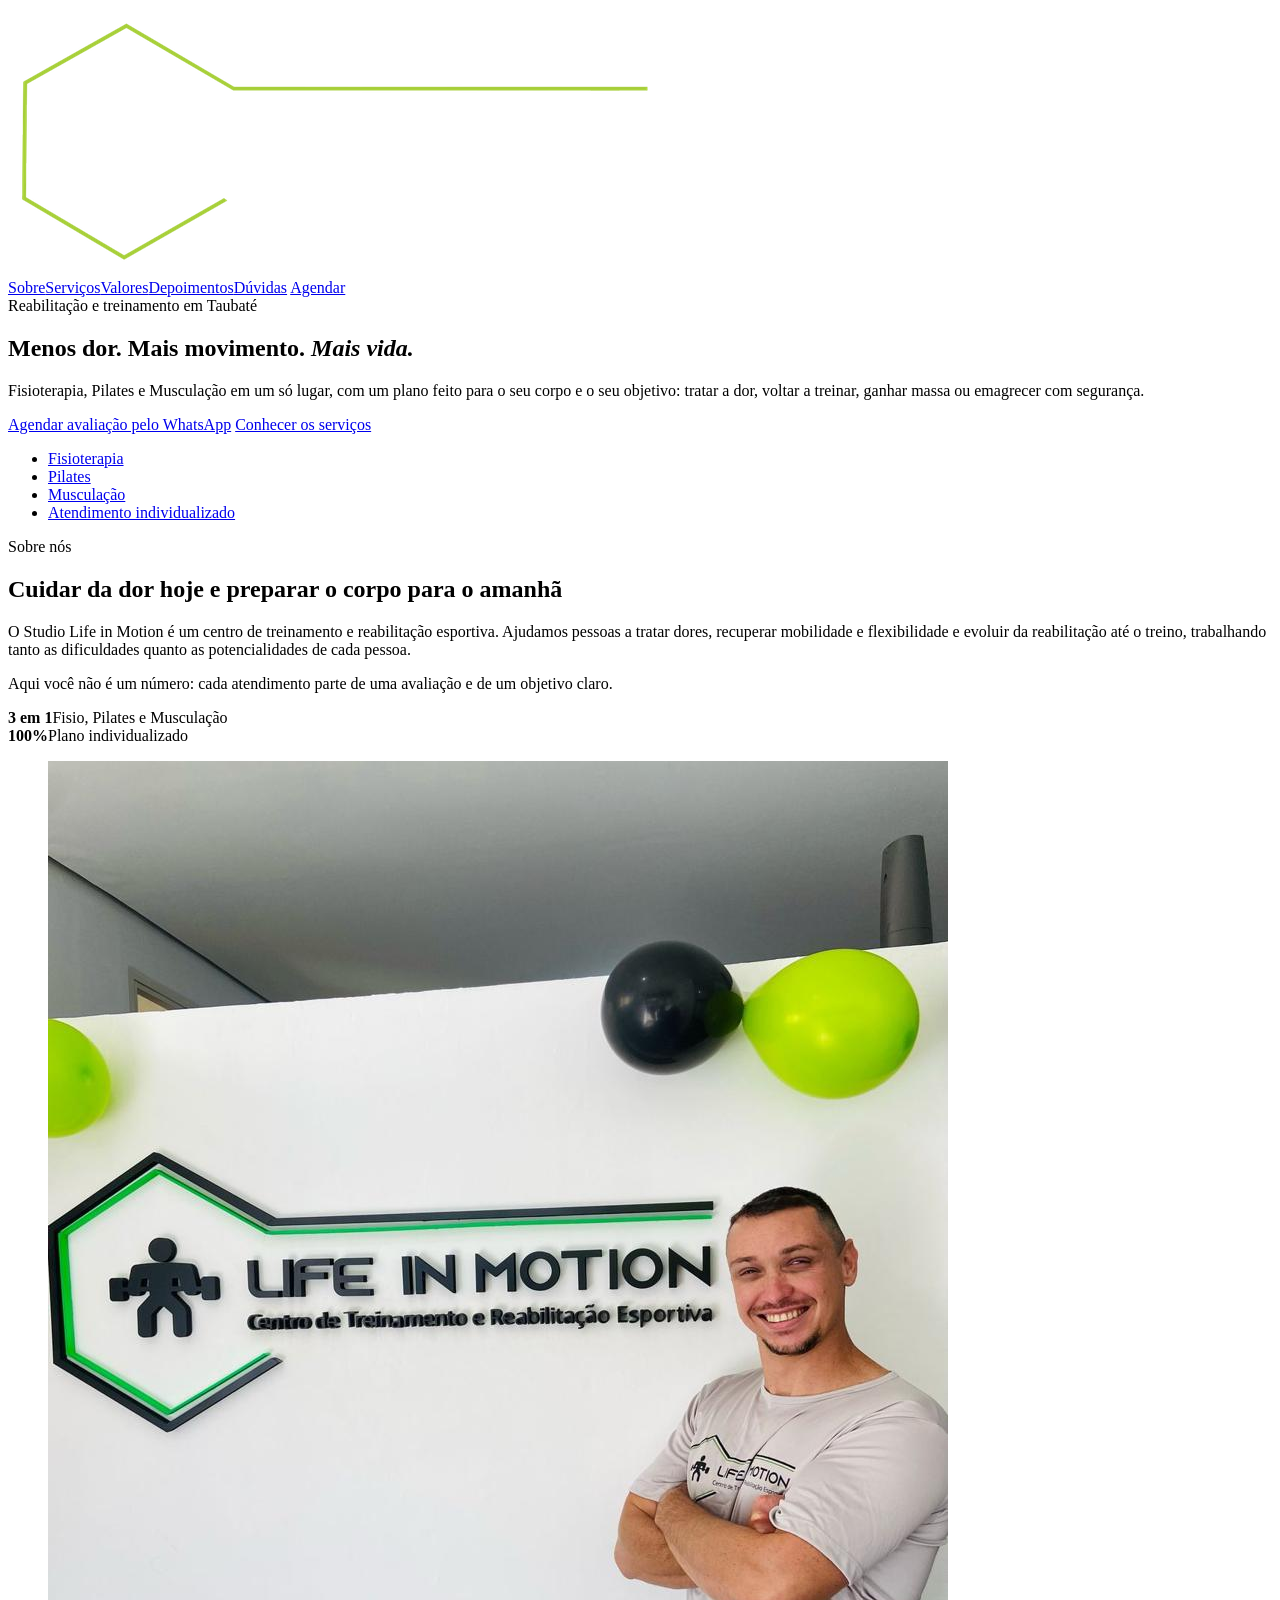
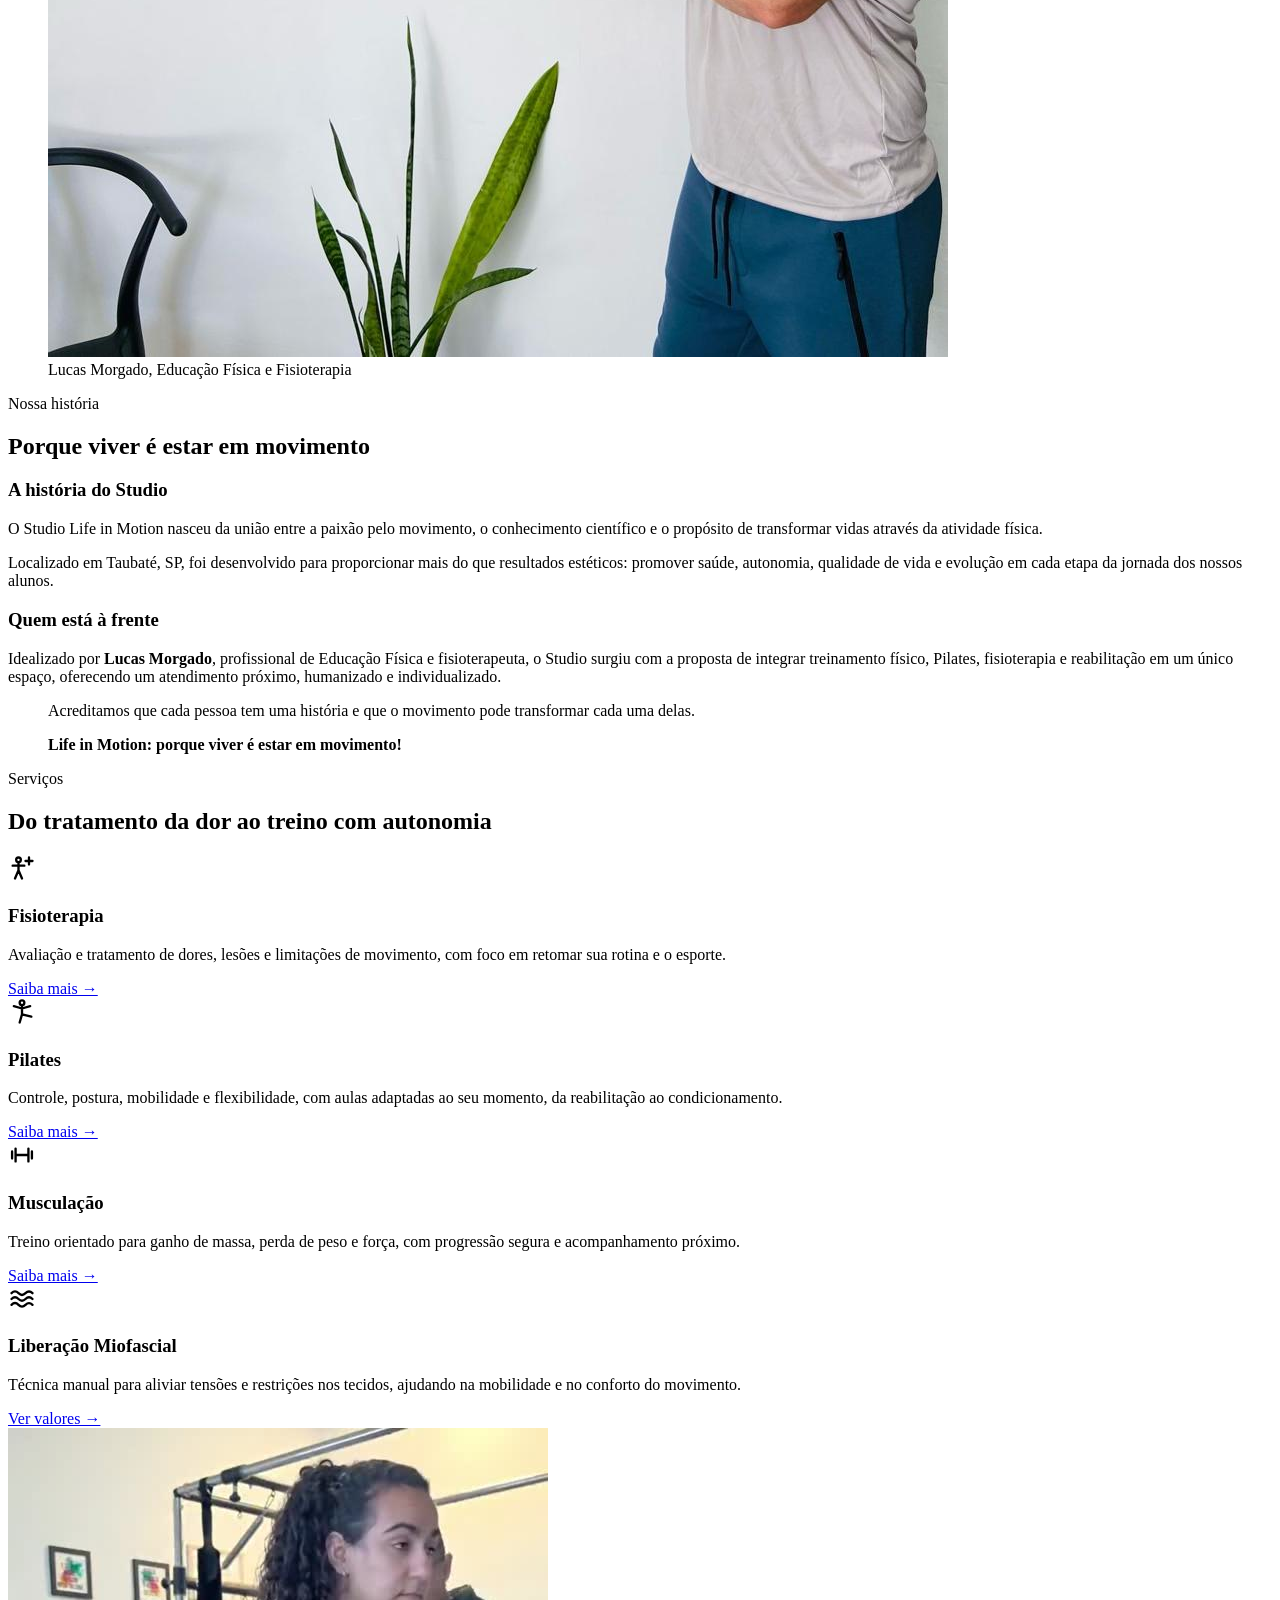
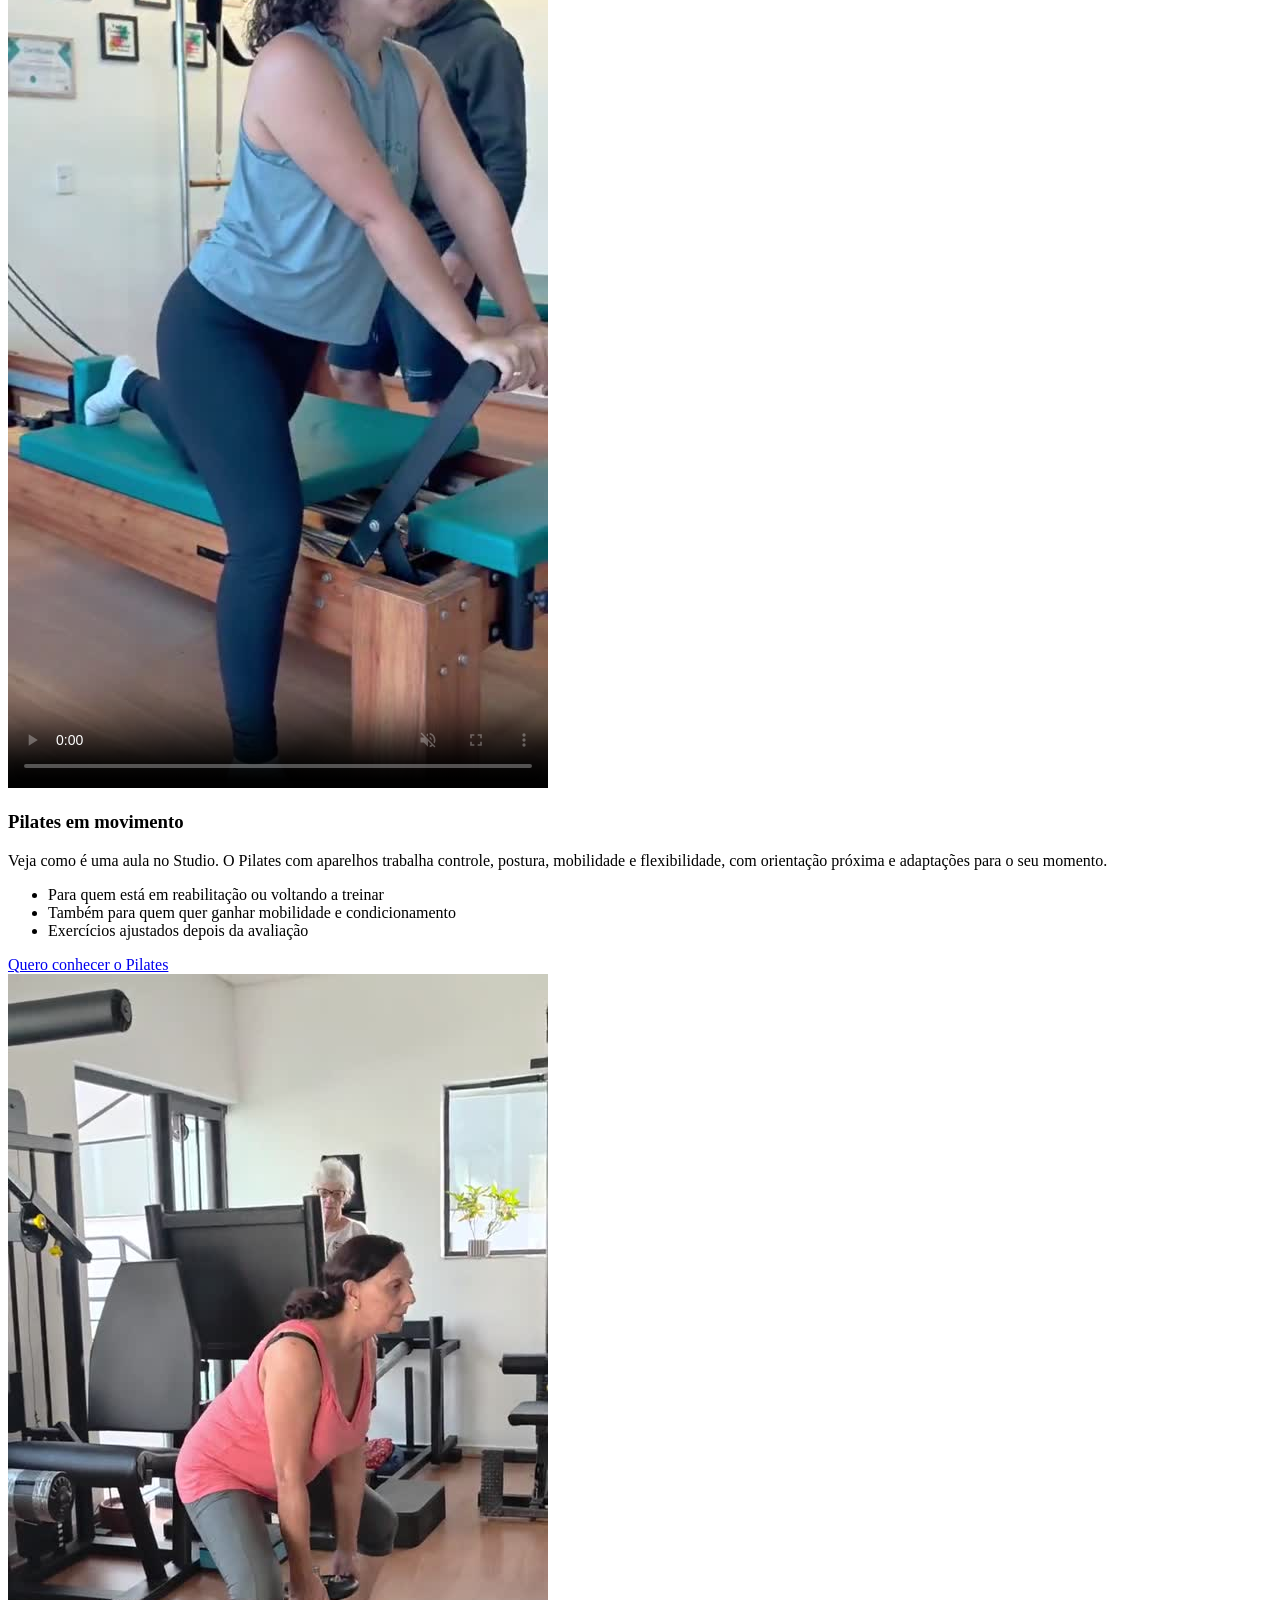
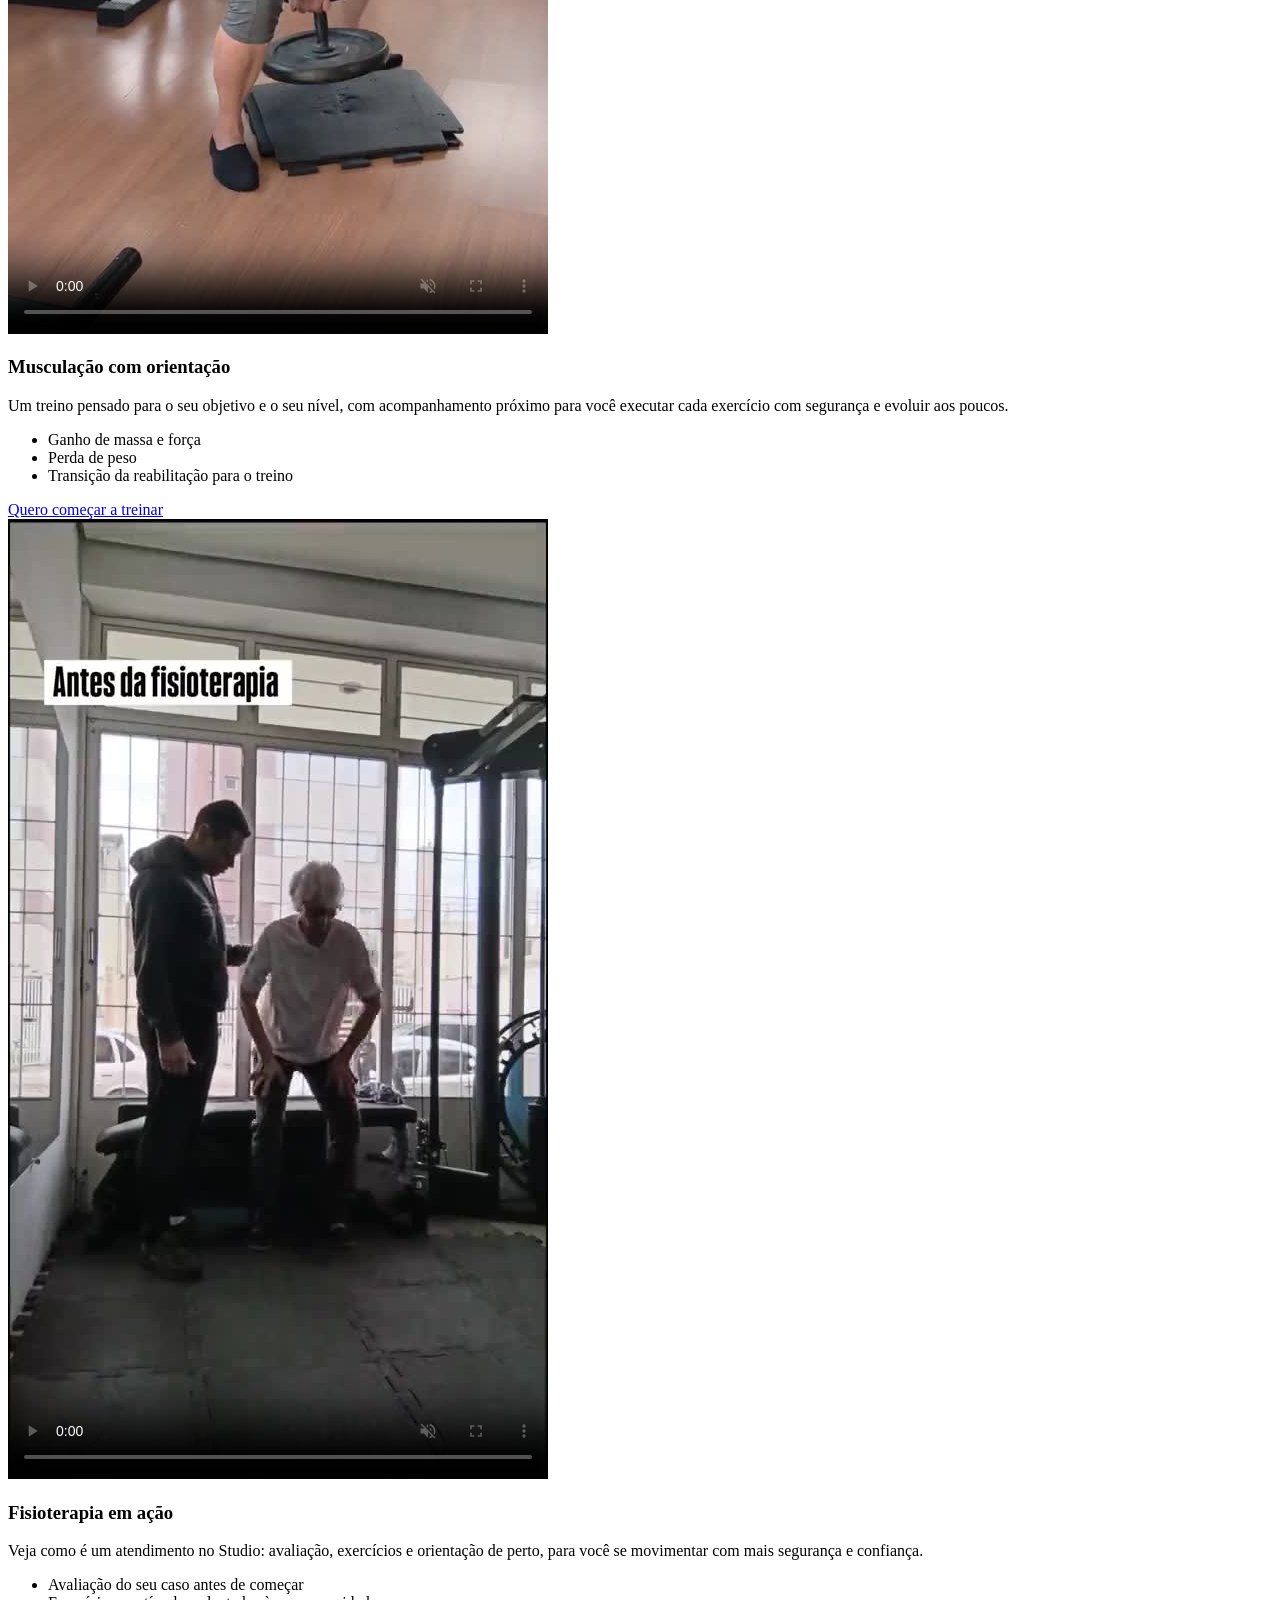
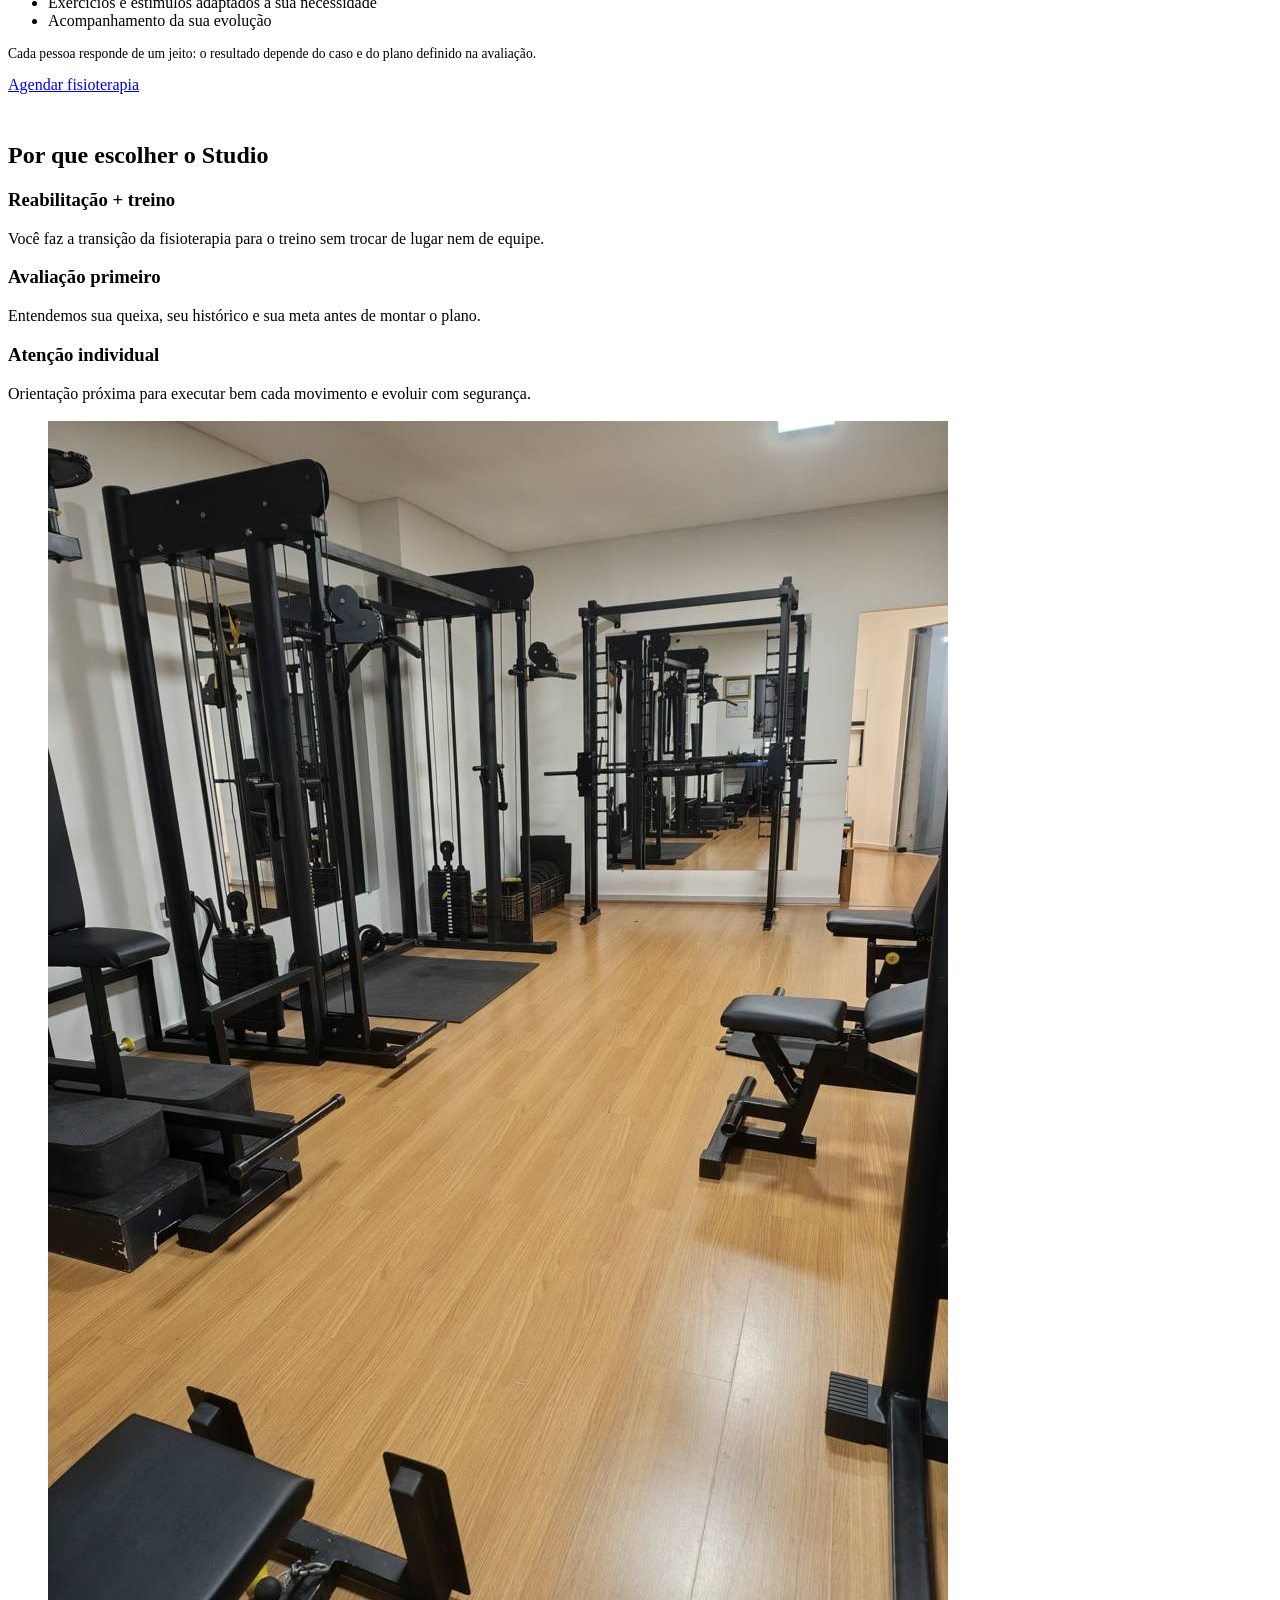
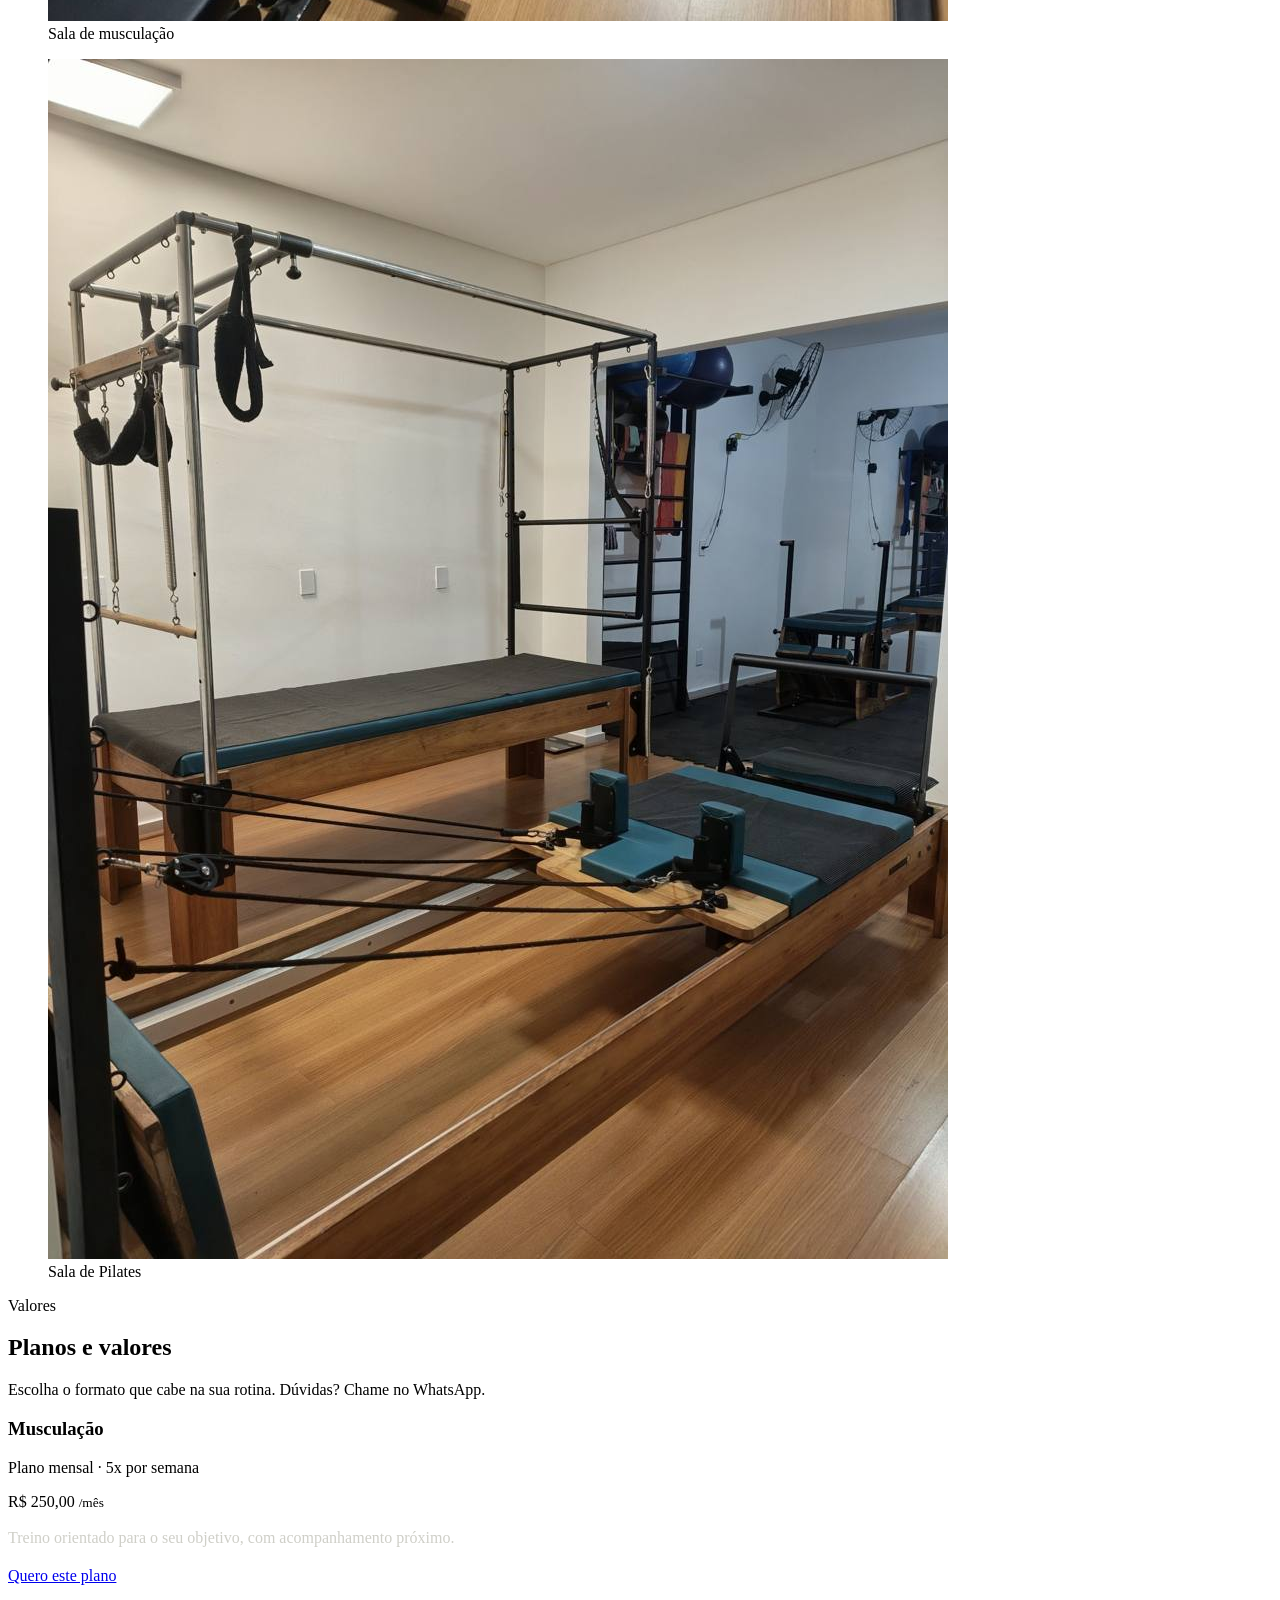
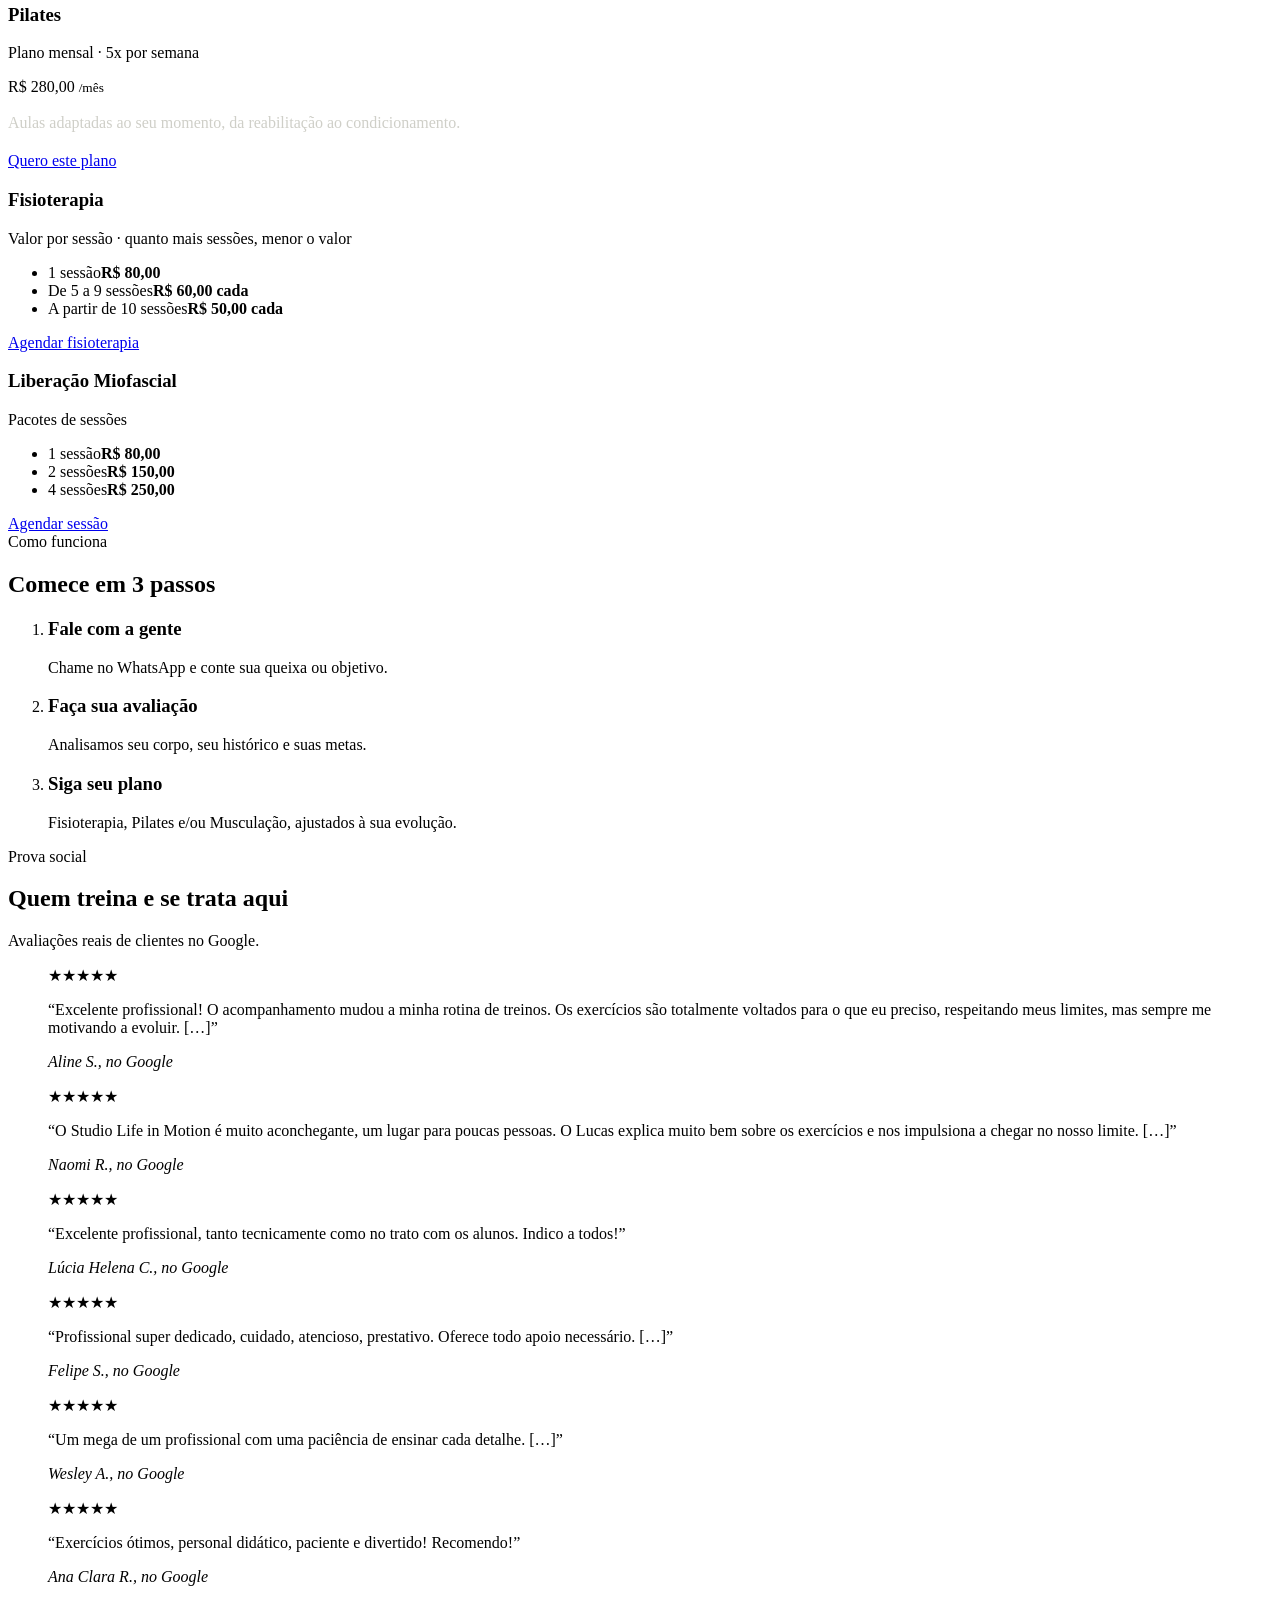
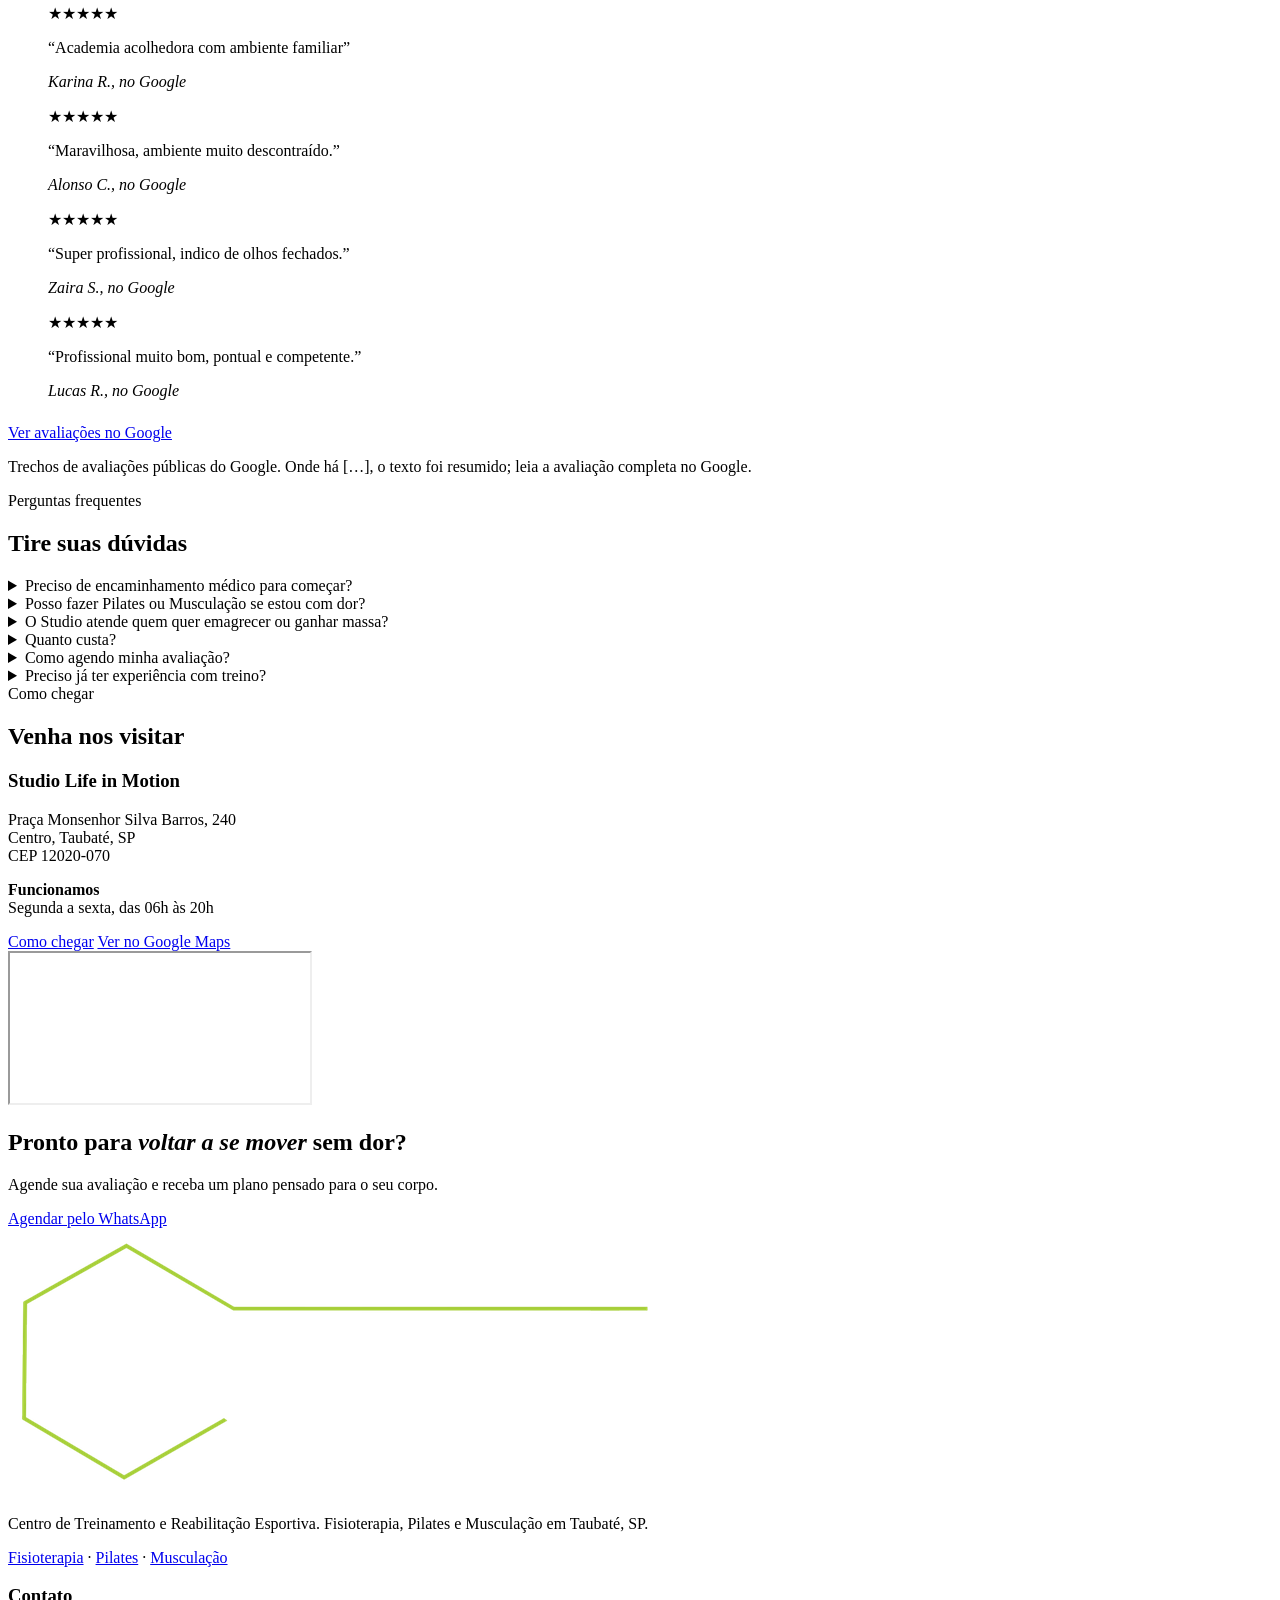
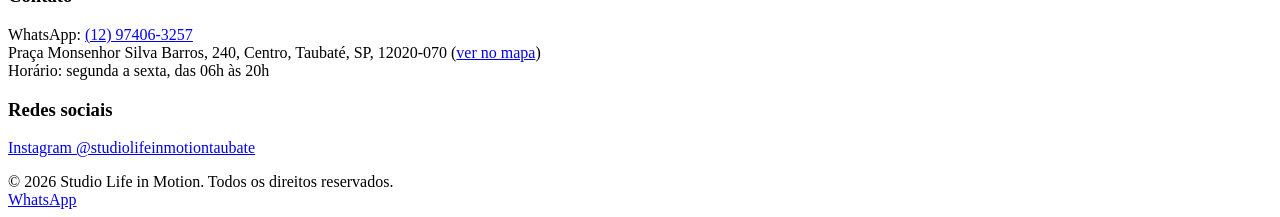
==== commit 65df01cc: "Add files via upload" ====
--- a/index.html
+++ b/index.html
@@ -7,6 +7,8 @@
 <meta name="description" content="Centro de treinamento e reabilitação esportiva em Taubaté. Fisioterapia, Pilates e Musculação para tratar dores, recuperar movimento, ganhar massa e emagrecer. Agende sua avaliação.">
 <meta name="theme-color" content="#0b0b0b">
 <link rel="canonical" href="https://studiolifeinmotiontaubate.github.io/">
+<link rel="icon" type="image/png" sizes="32x32" href="icons/favicon-32.png">
+<link rel="apple-touch-icon" href="icons/apple-touch-icon.png">
 <meta property="og:type" content="website">
 <meta property="og:locale" content="pt_BR">
 <meta property="og:site_name" content="Studio Life in Motion">
@@ -21,125 +23,12 @@
 <script type="application/ld+json">
 {"@context":"https://schema.org","@type":"HealthAndBeautyBusiness","name":"Studio Life in Motion","description":"Centro de treinamento e reabilitação esportiva: fisioterapia, Pilates e musculação.","areaServed":"Taubaté, SP","founder":{"@type":"Person","name":"Lucas Morgado"},"openingHoursSpecification":{"@type":"OpeningHoursSpecification","dayOfWeek":["Monday","Tuesday","Wednesday","Thursday","Friday"],"opens":"06:00","closes":"20:00"},"address":{"@type":"PostalAddress","streetAddress":"Praça Monsenhor Silva Barros, 240","addressLocality":"Taubaté","addressRegion":"SP","postalCode":"12020-070","addressCountry":"BR"},"telephone":"+55 12 97406-3257","sameAs":["https://www.instagram.com/studiolifeinmotiontaubate"]}
 </script>
-<style>
-:root{--bg:#fff;--bg2:#f2f4ee;--tx:#111;--mut:#555;--ac:#a6ce39;--on-ac:#0b0b0b;--ln:#d9dccf;--hl:#0b0b0b;--hl-tx:#fff;--hl-ac:#a6ce39;box-sizing:border-box;padding-top:env(safe-area-inset-top,0px);padding-bottom:env(safe-area-inset-bottom,0px);color-scheme:light}
-@media (prefers-color-scheme:dark){:root:not([data-theme="light"]){--bg:#0b0b0b;--bg2:#141414;--tx:#f4f4f0;--mut:#a8a8a0;--ln:#2a2a2a;color-scheme:dark}}
-:root[data-theme="dark"]{--bg:#0b0b0b;--bg2:#141414;--tx:#f4f4f0;--mut:#a8a8a0;--ln:#2a2a2a;color-scheme:dark}
-*,*::before,*::after{box-sizing:border-box}
-html{scroll-behavior:smooth;scroll-padding-top:calc(72px + env(safe-area-inset-top,0px))}
-body{margin:0;background:var(--bg);color:var(--tx);font:16px/1.65 system-ui,-apple-system,"Segoe UI",Roboto,sans-serif}
-.wrap{max-width:1080px;margin:0 auto;padding:0 20px}
-h1,h2,h3{line-height:1.15;margin:0 0 .5em;letter-spacing:-.02em}
-h1{font-size:clamp(2rem,6vw,3.4rem)}
-h2{font-size:clamp(1.6rem,4vw,2.3rem)}
-h3{font-size:1.15rem}
-p{margin:0 0 1em}
-section{padding:64px 0}
-.alt{background:var(--bg2)}
-.eyebrow{color:var(--tx);font-size:.78rem;font-weight:700;letter-spacing:.14em;text-transform:uppercase;display:inline-block;border-bottom:3px solid var(--ac);padding-bottom:2px;margin-bottom:14px}
-.btn{display:inline-block;background:var(--ac);color:var(--on-ac);font-weight:700;padding:14px 26px;border-radius:999px;text-decoration:none;border:2px solid var(--ac);transition:transform .15s}
-.btn:hover{transform:translateY(-2px)}
-.btn.ghost{background:transparent;color:var(--tx);border-color:var(--tx)}
-header{position:sticky;top:0;z-index:20;background:#0b0b0b;color:#fff;padding-top:env(safe-area-inset-top,0px)}
-header .wrap{display:flex;align-items:center;justify-content:space-between;height:64px}
-.logo{font-weight:800;color:#fff;text-decoration:none;font-size:1.05rem}
-.logo img{display:block;height:46px;width:auto}
-.flogo{height:80px;width:auto;margin-bottom:12px}
-nav a{color:#ddd;text-decoration:none;margin-left:18px;font-size:.9rem}
-nav a:hover{color:#a6ce39}
-@media(max-width:720px){nav a:not(.btn){display:none}}
-nav .btn{padding:8px 16px;font-size:.85rem;color:#0b0b0b}
-.hero{background:#0b0b0b;color:#fff;padding:80px 0 72px;position:relative;overflow:hidden}
-.hero::after{content:"";position:absolute;right:-120px;top:-120px;width:360px;height:360px;border-radius:50%;background:radial-gradient(#a6ce3955,transparent 65%)}
-.hero .eyebrow{color:#fff}
-.hero h1 em{font-style:normal;color:#a6ce39}
-.hero p.lead{font-size:1.15rem;color:#cfcfc8;max-width:600px}
-.hero .cta{display:flex;gap:12px;flex-wrap:wrap;margin-top:24px}
-.hero .btn.ghost{color:#fff;border-color:#fff}
-.chips{display:flex;gap:8px;flex-wrap:wrap;margin-top:28px;padding:0;list-style:none}
-.chips li{position:relative;border:1px solid #333;border-radius:999px;padding:9px 16px;font-size:.88rem;color:#ddd;transition:border-color .15s,background .15s}
-.chips li a{color:inherit;text-decoration:none}
-.chips li a::after{content:"";position:absolute;inset:0;border-radius:999px}
-.chips li:hover{border-color:#a6ce39;background:#a6ce3926;color:#fff}
-.grid{display:grid;gap:18px;grid-template-columns:repeat(auto-fit,minmax(240px,1fr))}
-.card{background:var(--bg);border:1px solid var(--ln);border-radius:16px;padding:24px}
-.alt .card{background:var(--bg)}
-.card{position:relative}
-.card .more{display:inline-block;margin-top:14px;font-weight:700;color:var(--tx);text-decoration:none;border-bottom:2px solid var(--ac)}
-.card .more::after{content:"";position:absolute;inset:0;border-radius:16px}
-.card .links{display:flex;flex-wrap:wrap;column-gap:22px}
-.card .more+.more{position:relative;z-index:1}
-.card .more+.more::after{content:none}
-.card:has(.more){transition:transform .15s,border-color .15s}
-.card:has(.more):hover{transform:translateY(-3px);border-color:var(--ac)}
-.card .ico{width:44px;height:44px;border-radius:12px;background:var(--ac);color:var(--on-ac);display:grid;place-items:center;font-size:1.3rem;margin-bottom:14px}
-.card p{color:var(--mut);margin:0}
-.about{display:grid;gap:32px;grid-template-columns:repeat(auto-fit,minmax(280px,1fr));align-items:center}
-.pil{display:grid;gap:28px;grid-template-columns:repeat(auto-fit,minmax(260px,1fr));align-items:center;margin-top:28px;background:var(--bg);border:1px solid var(--ln);border-radius:16px;padding:24px}
-.pil video{width:100%;max-width:320px;aspect-ratio:9/16;border-radius:14px;background:#000;justify-self:center;display:block}
-.pil.rev>div{order:-1}
-.pil ul{padding-left:20px;color:var(--mut);margin:0 0 1.2em}
-.room{margin:0}
-.room img{width:100%;aspect-ratio:4/5;object-fit:cover;border-radius:16px;display:block}
-.room figcaption{font-size:.9rem;color:var(--mut);margin-top:8px}
-.ph{background:#a6ce3933;border-radius:4px;padding:0 4px;color:var(--tx)}
-.manifesto{margin:18px 0 0;background:#0b0b0b;color:#fff;border-radius:16px;padding:28px;text-align:center;border-bottom:4px solid #a6ce39}
-.manifesto p{font-size:1.1rem;color:#e6e6e0;margin:0 0 .8em}
-.manifesto strong{color:#a6ce39;font-size:1.15rem}
-.photo{aspect-ratio:4/3;border-radius:16px;background:#0b0b0b;border:2px dashed #a6ce39;color:#a6ce39;display:grid;place-items:center;text-align:center;padding:16px;font-size:.9rem}
-.stats{display:flex;gap:24px;flex-wrap:wrap;margin-top:8px}
-.stats div{font-size:.9rem;color:var(--mut)}
-.stats strong{display:block;font-size:1.5rem;color:var(--tx)}
-.steps{counter-reset:s;display:grid;gap:14px;padding:0;list-style:none;grid-template-columns:repeat(auto-fit,minmax(220px,1fr))}
-.steps li{counter-increment:s;background:var(--hl);color:var(--hl-tx);border-radius:16px;padding:22px}
-.steps li::before{content:counter(s);display:inline-grid;place-items:center;width:32px;height:32px;border-radius:50%;background:var(--hl-ac);color:#0b0b0b;font-weight:800;margin-bottom:10px}
-.steps li p{margin:0;color:#cfcfc8}
-blockquote{margin:0}
-.quote{border-left:4px solid var(--ac)}
-.quote p{font-style:italic;color:var(--tx)}
-.quote cite{font-style:normal;font-size:.85rem;color:var(--mut)}
-.st{color:#d99a00;letter-spacing:2px;display:block;font-size:.95rem;margin-bottom:6px}
-.quote.sm p{font-size:.95rem;margin-bottom:.6em}
-.note{font-size:.8rem;color:var(--mut);margin-top:14px}
-details{border-bottom:1px solid var(--ln);padding:16px 0}
-summary{cursor:pointer;font-weight:700;list-style:none;display:flex;justify-content:space-between;gap:12px}
-summary::after{content:"+";font-size:1.4rem;line-height:1}
-details[open] summary::after{content:"–"}
-details p{margin:10px 0 0;color:var(--mut)}
-.dark{background:#0b0b0b;color:#fff}
-.dark .eyebrow{color:#fff}
-.dark h2{color:#fff}
-.dark .sub{color:#cfcfc8;margin-bottom:28px}
-.pcard{background:#151515;border:1px solid #2a2a2a;border-radius:16px;padding:26px;display:flex;flex-direction:column;color:#fff}
-.pcard.hl{border-color:#a6ce39}
-.pcard h3{color:#fff;margin-bottom:4px}
-.pcard .for{color:#bbb;font-size:.9rem;margin:0 0 18px}
-.amt{font-size:2.3rem;font-weight:800;color:#a6ce39;line-height:1.1;margin:0}
-.amt small{font-size:.95rem;color:#bbb;font-weight:400}
-.pcard ul{list-style:none;padding:0;margin:0 0 20px}
-.pcard li{display:flex;justify-content:space-between;gap:12px;padding:12px 0;border-bottom:1px solid #2a2a2a;font-size:.95rem}
-.pcard li b{color:#a6ce39;white-space:nowrap}
-.pcard .btn{margin-top:auto;text-align:center}
-.loc{display:grid;gap:24px;grid-template-columns:repeat(auto-fit,minmax(280px,1fr));align-items:stretch}
-.loc .info p{margin:0 0 .7em}
-.loc .acts{display:flex;gap:10px;flex-wrap:wrap;margin-top:16px}
-.loc iframe{width:100%;min-height:340px;height:100%;border:0;border-radius:16px;background:var(--bg2)}
-.final{background:#0b0b0b;color:#fff;text-align:center}
-.final h2 em{font-style:normal;color:#a6ce39}
-.final p{color:#cfcfc8;max-width:560px;margin:0 auto 1.4em}
-footer{background:#050505;color:#bbb;padding:40px 0 calc(40px + env(safe-area-inset-bottom,0px));font-size:.92rem}
-footer .grid{grid-template-columns:repeat(auto-fit,minmax(220px,1fr))}
-footer h3{color:#fff;font-size:1rem}
-footer a{color:#a6ce39;text-decoration:none}
-footer a:hover{text-decoration:underline}
-footer .copy{border-top:1px solid #222;margin-top:28px;padding-top:18px;font-size:.8rem;color:#888}
-.wa{position:fixed;right:16px;bottom:calc(16px + env(safe-area-inset-bottom,0px));z-index:30;background:#a6ce39;color:#0b0b0b;font-weight:800;padding:13px 20px;border-radius:999px;text-decoration:none;box-shadow:0 6px 20px #0006}
-</style>
+<link rel="stylesheet" href="estilo.css">
 </head>
 <body>
 <header>
   <div class="wrap">
-    <a class="logo" href="#topo" aria-label="Studio Life in Motion, início"><img id="logo" alt="Studio Life in Motion, Centro de Treinamento e Reabilitação Esportiva" width="640" height="267" src="[data-uri]"></a>
+    <a class="logo" href="#topo" aria-label="Studio Life in Motion, início"><img id="logo" alt="Studio Life in Motion, Centro de Treinamento e Reabilitação Esportiva" width="640" height="267" src="imagens/logo.png"></a>
     <nav aria-label="Principal">
       <a href="#sobre">Sobre</a><a href="#servicos">Serviços</a><a href="#valores">Valores</a><a href="#depoimentos">Depoimentos</a><a href="#faq">Dúvidas</a>
       <a class="btn" href="https://wa.me/5512974063257?text=Ol%C3%A1!%20Quero%20agendar%20uma%20avalia%C3%A7%C3%A3o%20no%20Studio%20Life%20in%20Motion." target="_blank" rel="noopener">Agendar</a>
@@ -157,7 +46,7 @@
         <a class="btn" href="https://wa.me/5512974063257?text=Ol%C3%A1!%20Quero%20agendar%20uma%20avalia%C3%A7%C3%A3o%20no%20Studio%20Life%20in%20Motion." target="_blank" rel="noopener">Agendar avaliação pelo WhatsApp</a>
         <a class="btn ghost" href="#servicos">Conhecer os serviços</a>
       </div>
-      <ul class="chips"><li><a href="#fisioterapia">Fisioterapia</a></li><li><a href="#pilates">Pilates</a></li><li><a href="#musculacao">Musculação</a></li><li><a href="#sobre">Atendimento individualizado</a></li></ul>
+      <ul class="chips"><li><a href="fisioterapia-taubate/">Fisioterapia</a></li><li><a href="pilates-taubate/">Pilates</a></li><li><a href="musculacao-taubate/">Musculação</a></li><li><a href="#sobre">Atendimento individualizado</a></li></ul>
     </div>
   </section>
 
@@ -173,7 +62,7 @@
           <div><strong>100%</strong>Plano individualizado</div>
         </div>
       </div>
-      <figure class="room"><img src="[data-uri]" alt="Lucas Morgado, idealizador do Studio Life in Motion, sorrindo ao lado da logo do Studio, na recepção" style="aspect-ratio:3/4" loading="lazy"><figcaption>Lucas Morgado, Educação Física e Fisioterapia</figcaption></figure>
+      <figure class="room"><img src="imagens/lucas-morgado.jpg" alt="Lucas Morgado, idealizador do Studio Life in Motion, sorrindo ao lado da logo do Studio, na recepção" style="aspect-ratio:3/4" loading="lazy"><figcaption>Lucas Morgado, Educação Física e Fisioterapia</figcaption></figure>
     </div>
   </section>
 
@@ -194,13 +83,13 @@
       <span class="eyebrow">Serviços</span>
       <h2>Do tratamento da dor ao treino com autonomia</h2>
       <div class="grid">
-        <article class="card"><div class="ico" aria-hidden="true"><svg width="28" height="28" viewBox="0 0 24 24" fill="none" stroke="currentColor" stroke-width="2" stroke-linecap="round" stroke-linejoin="round"><circle cx="9" cy="5" r="2"/><path d="M9 8v6M4 10h10M9 14l-3 7M9 14l3 7M18 3v6M15 6h6"/></svg></div><h3>Fisioterapia</h3><p>Avaliação e tratamento de dores, lesões e limitações de movimento, com foco em retomar sua rotina e o esporte.</p><span class="links"><a class="more" href="#fisioterapia">Ver atendimento em vídeo →</a><a class="more" href="#valores">Ver valores →</a></span></article>
-        <article class="card"><div class="ico" aria-hidden="true"><svg width="28" height="28" viewBox="0 0 24 24" fill="none" stroke="currentColor" stroke-width="2" stroke-linecap="round" stroke-linejoin="round"><circle cx="12" cy="4" r="2"/><path d="M12 7v7M5 7l7 2 7-2M12 14l-2 7M12 14l8 2"/></svg></div><h3>Pilates</h3><p>Controle, postura, mobilidade e flexibilidade, com aulas adaptadas ao seu momento, da reabilitação ao condicionamento.</p><span class="links"><a class="more" href="#pilates">Ver aula em vídeo →</a><a class="more" href="#valores">Ver valores →</a></span></article>
-        <article class="card"><div class="ico" aria-hidden="true"><svg width="28" height="28" viewBox="0 0 24 24" fill="none" stroke="currentColor" stroke-width="2" stroke-linecap="round" stroke-linejoin="round"><path d="M6.5 6.5v11M17.5 6.5v11M3.5 9v6M20.5 9v6M6.5 12h11"/></svg></div><h3>Musculação</h3><p>Treino orientado para ganho de massa, perda de peso e força, com progressão segura e acompanhamento próximo.</p><span class="links"><a class="more" href="#musculacao">Ver treino em vídeo →</a><a class="more" href="#valores">Ver valores →</a></span></article>
+        <article class="card"><div class="ico" aria-hidden="true"><svg width="28" height="28" viewBox="0 0 24 24" fill="none" stroke="currentColor" stroke-width="2" stroke-linecap="round" stroke-linejoin="round"><circle cx="9" cy="5" r="2"/><path d="M9 8v6M4 10h10M9 14l-3 7M9 14l3 7M18 3v6M15 6h6"/></svg></div><h3>Fisioterapia</h3><p>Avaliação e tratamento de dores, lesões e limitações de movimento, com foco em retomar sua rotina e o esporte.</p><span class="links"><a class="more" href="fisioterapia-taubate/">Saiba mais →</a></span></article>
+        <article class="card"><div class="ico" aria-hidden="true"><svg width="28" height="28" viewBox="0 0 24 24" fill="none" stroke="currentColor" stroke-width="2" stroke-linecap="round" stroke-linejoin="round"><circle cx="12" cy="4" r="2"/><path d="M12 7v7M5 7l7 2 7-2M12 14l-2 7M12 14l8 2"/></svg></div><h3>Pilates</h3><p>Controle, postura, mobilidade e flexibilidade, com aulas adaptadas ao seu momento, da reabilitação ao condicionamento.</p><span class="links"><a class="more" href="pilates-taubate/">Saiba mais →</a></span></article>
+        <article class="card"><div class="ico" aria-hidden="true"><svg width="28" height="28" viewBox="0 0 24 24" fill="none" stroke="currentColor" stroke-width="2" stroke-linecap="round" stroke-linejoin="round"><path d="M6.5 6.5v11M17.5 6.5v11M3.5 9v6M20.5 9v6M6.5 12h11"/></svg></div><h3>Musculação</h3><p>Treino orientado para ganho de massa, perda de peso e força, com progressão segura e acompanhamento próximo.</p><span class="links"><a class="more" href="musculacao-taubate/">Saiba mais →</a></span></article>
         <article class="card"><div class="ico" aria-hidden="true"><svg width="28" height="28" viewBox="0 0 24 24" fill="none" stroke="currentColor" stroke-width="2" stroke-linecap="round" stroke-linejoin="round"><path d="M3 7c2-2 4-2 6 0s4 2 6 0 4-2 6 0M3 12c2-2 4-2 6 0s4 2 6 0 4-2 6 0M3 17c2-2 4-2 6 0s4 2 6 0 4-2 6 0"/></svg></div><h3>Liberação Miofascial</h3><p>Técnica manual para aliviar tensões e restrições nos tecidos, ajudando na mobilidade e no conforto do movimento.</p><a class="more" href="#valores">Ver valores →</a></article>
       </div>
       <div class="pil" id="pilates">
-        <video controls playsinline muted loop preload="metadata" poster="[data-uri]" aria-label="Aula de Pilates com aparelhos no Studio Life in Motion"><source src="[data-uri]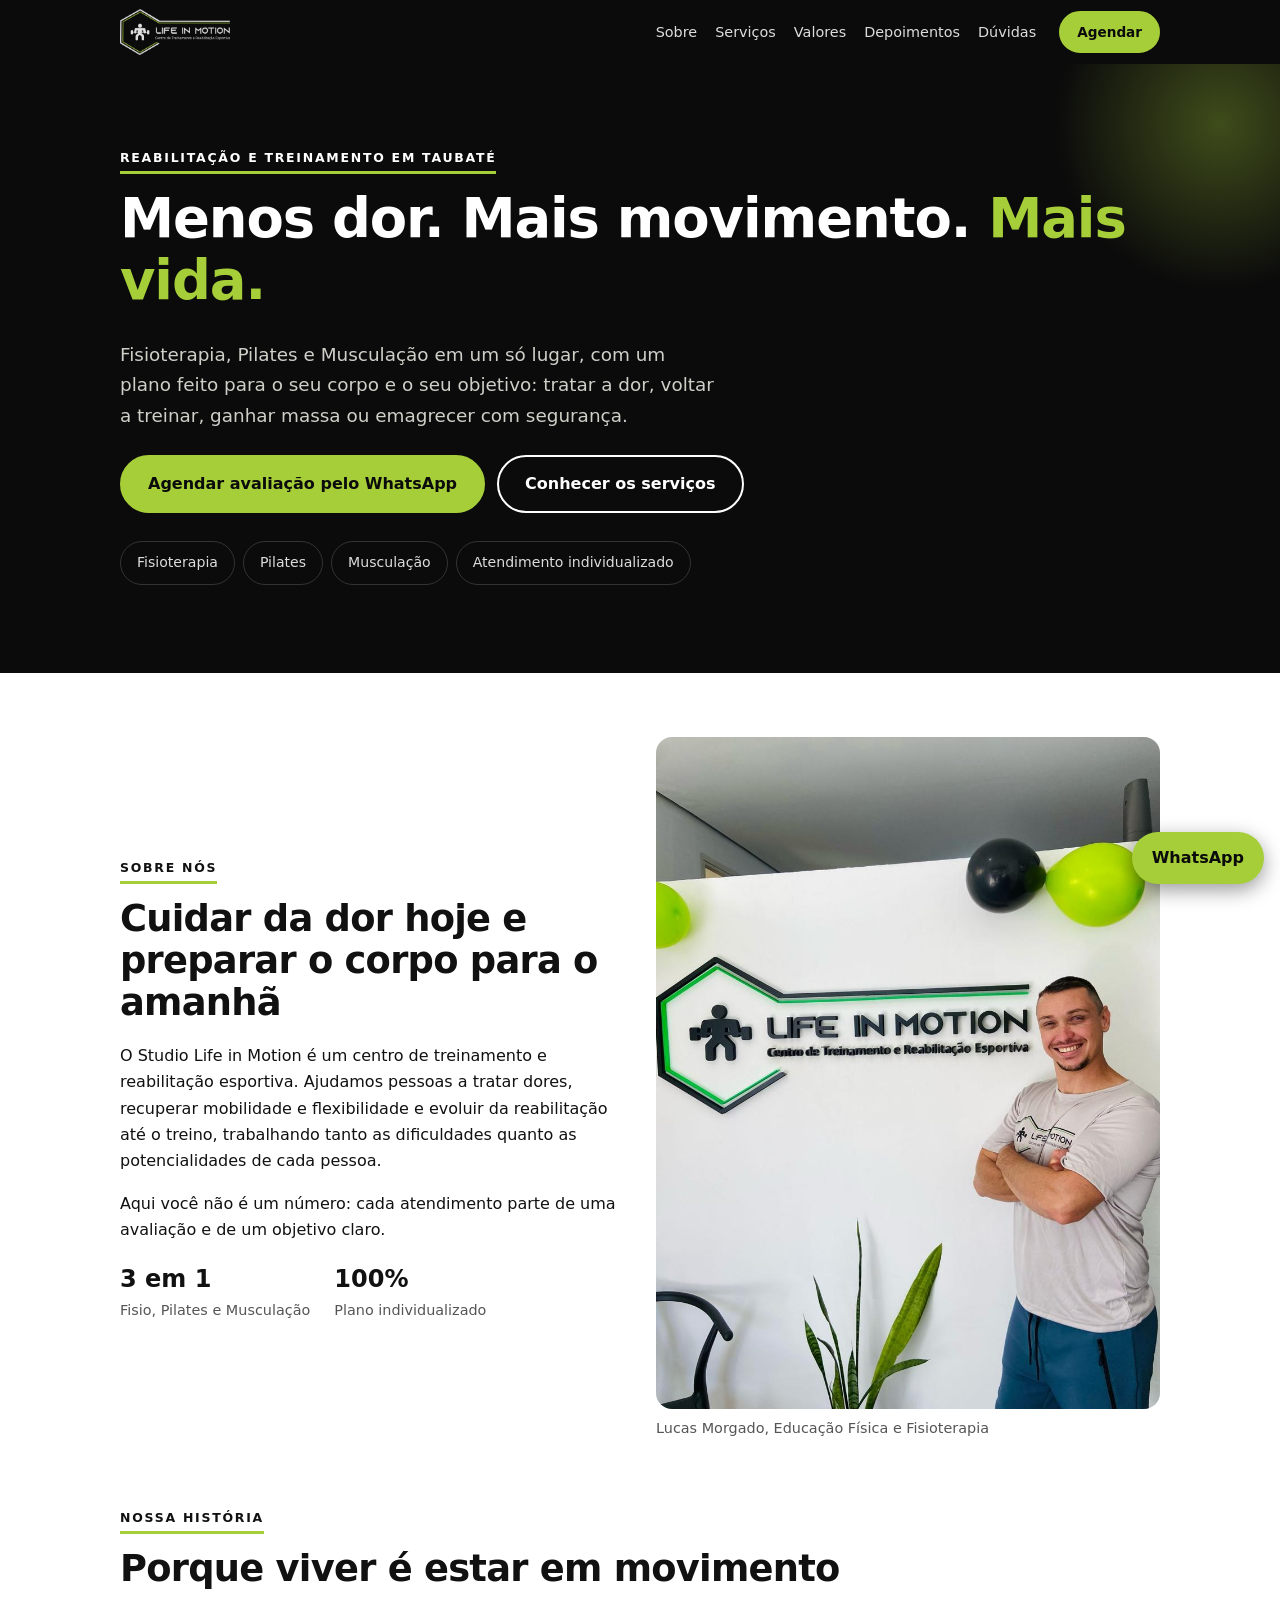
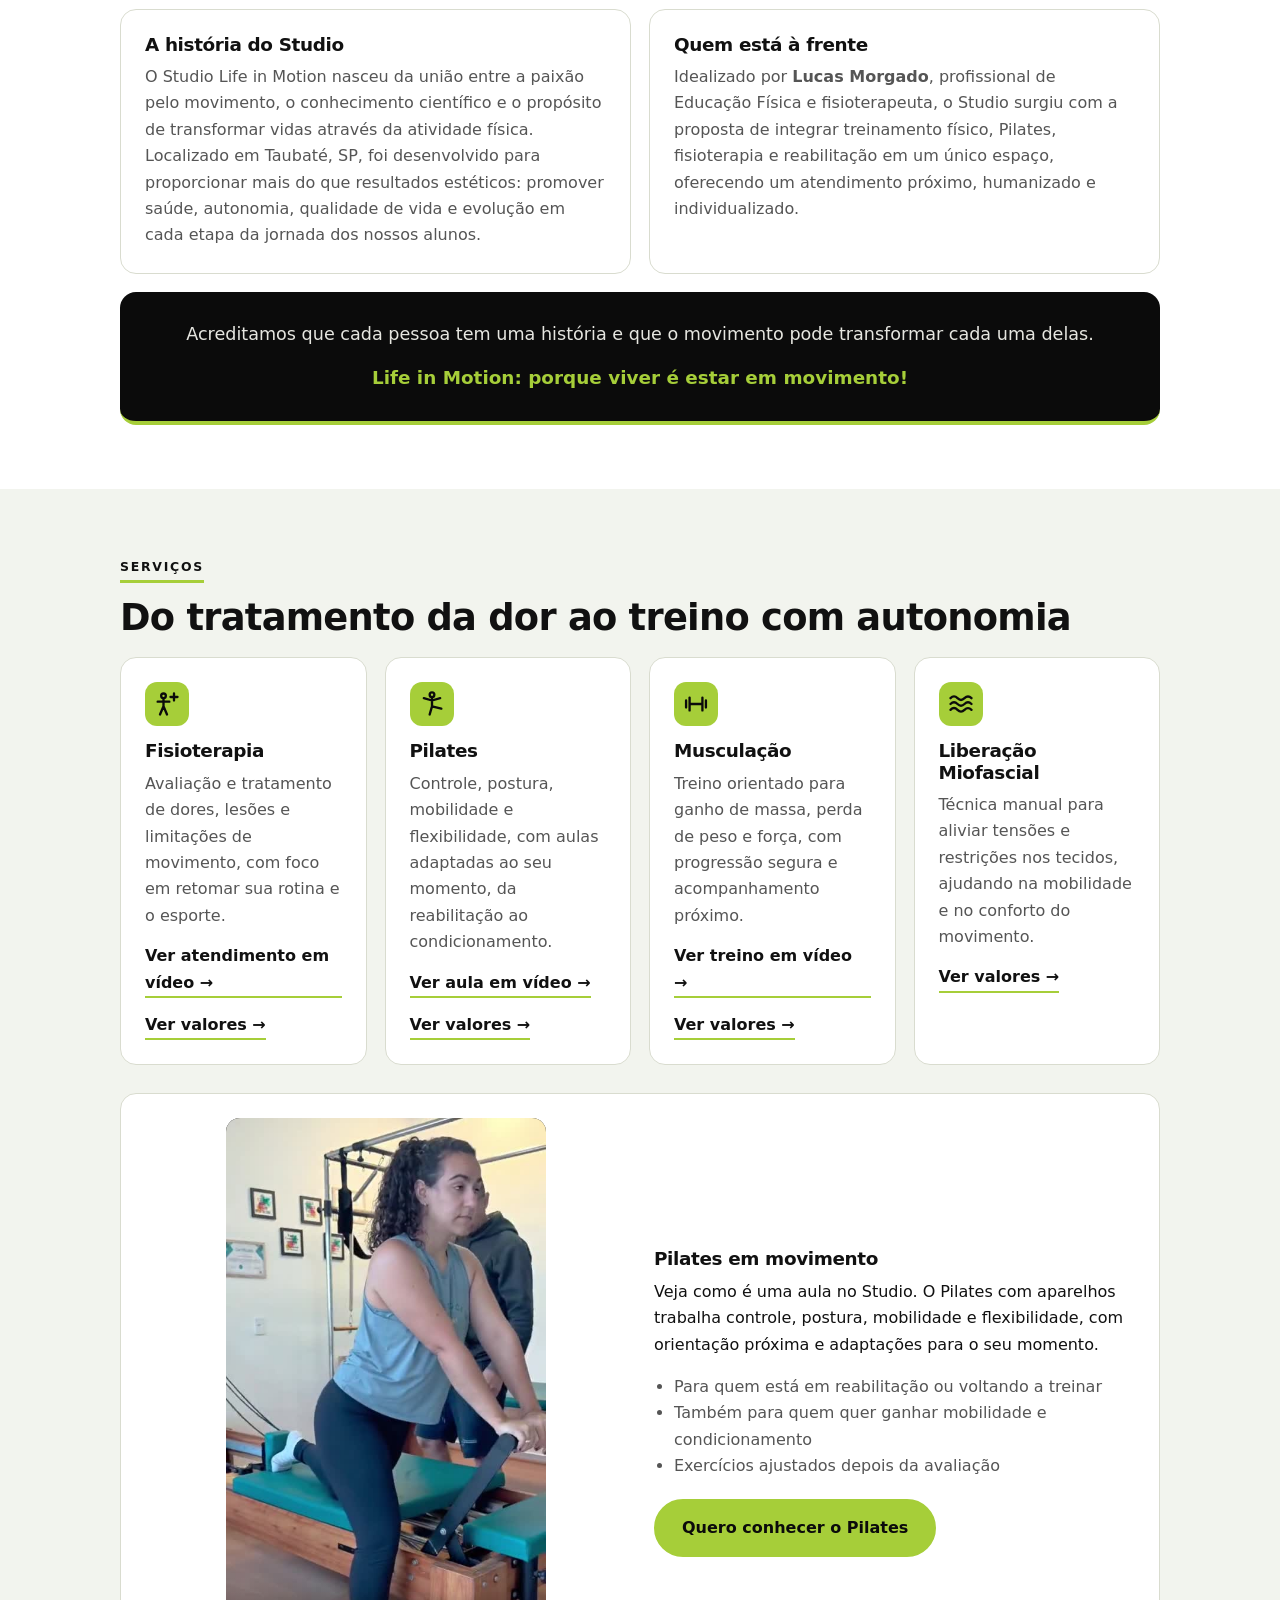
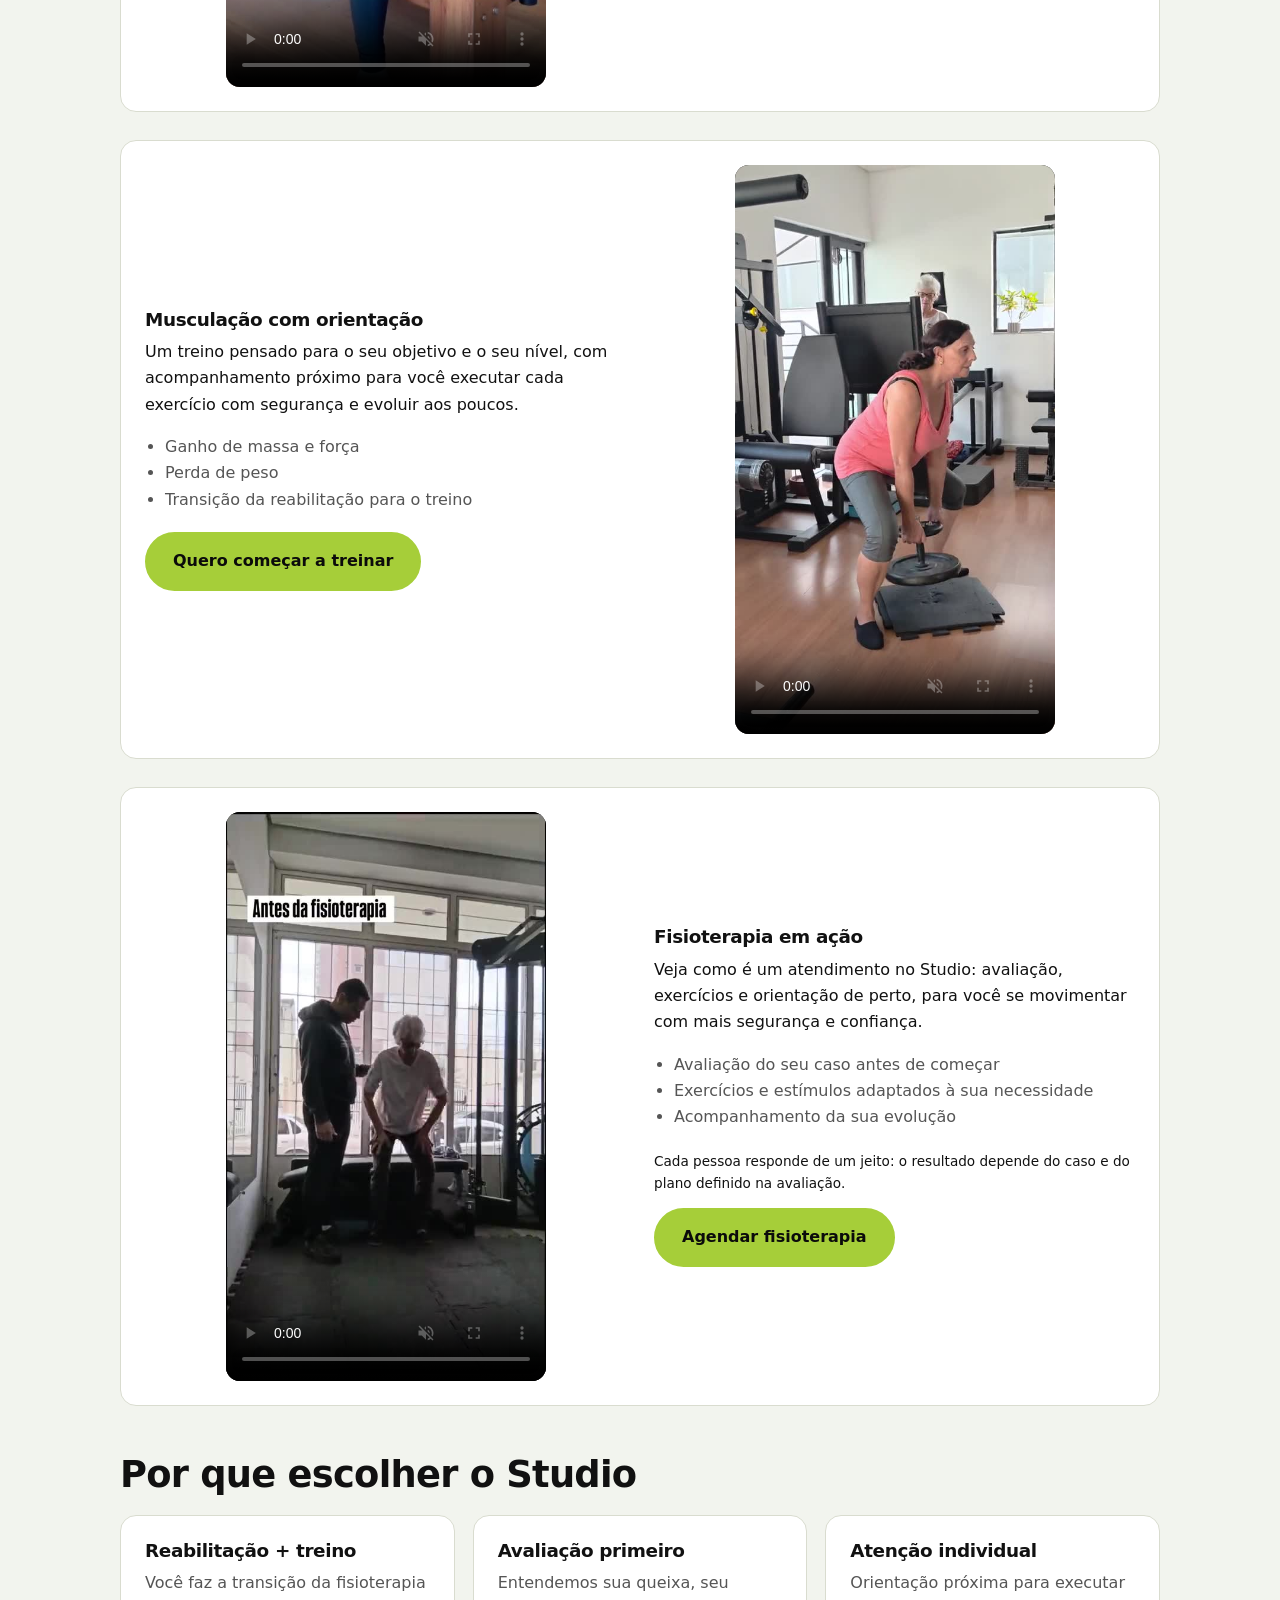
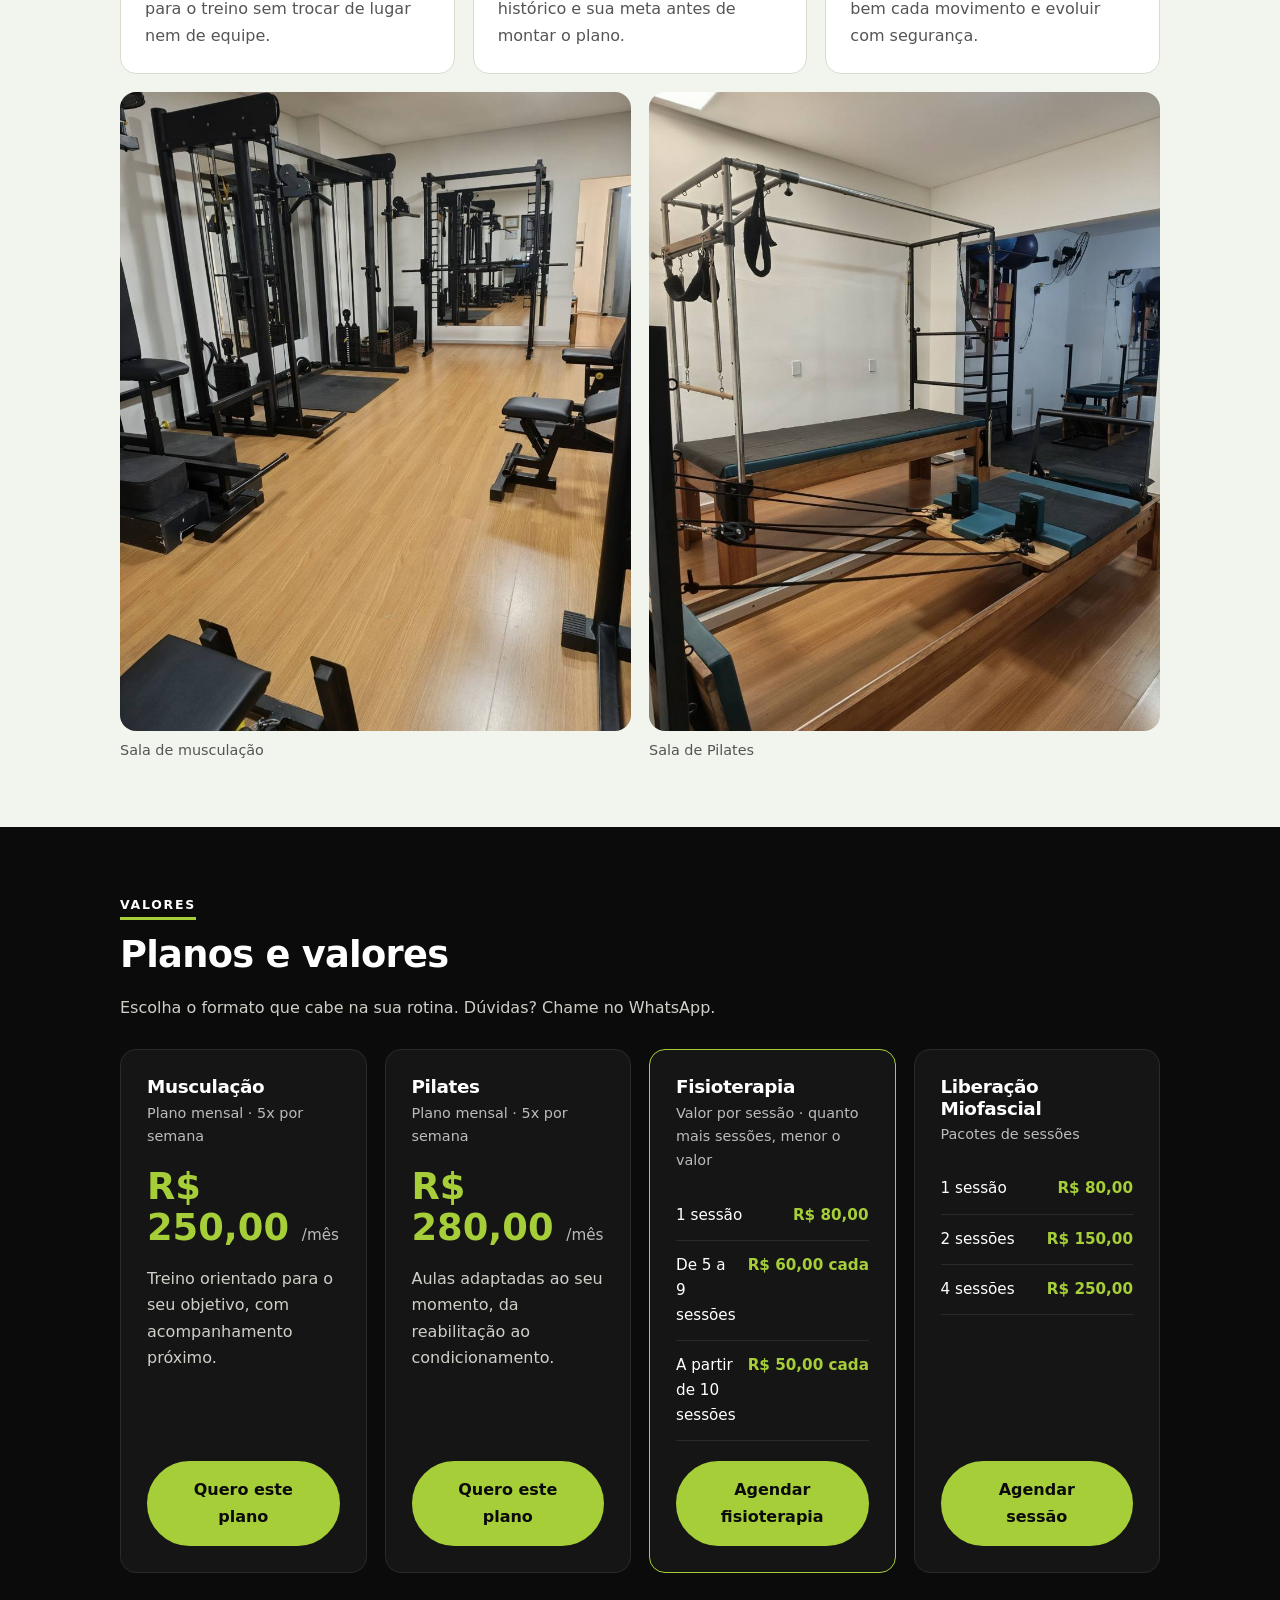
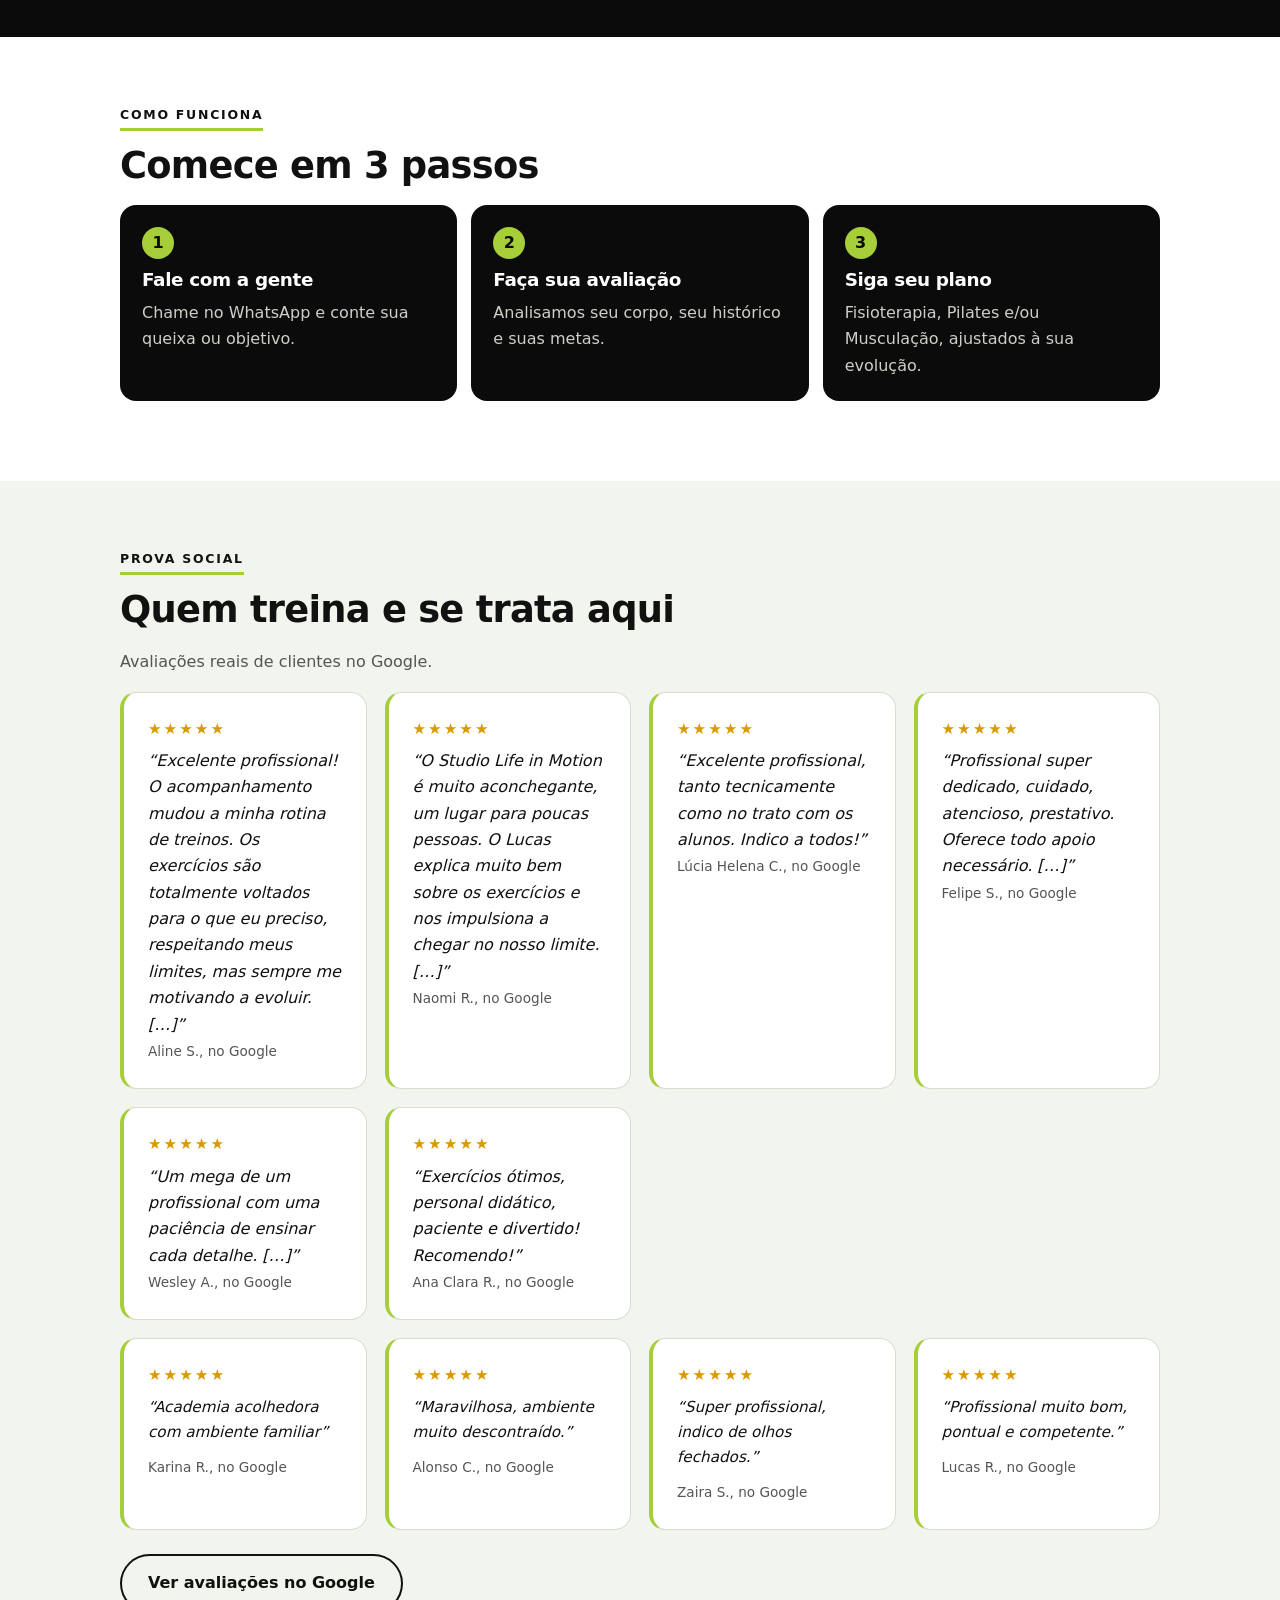
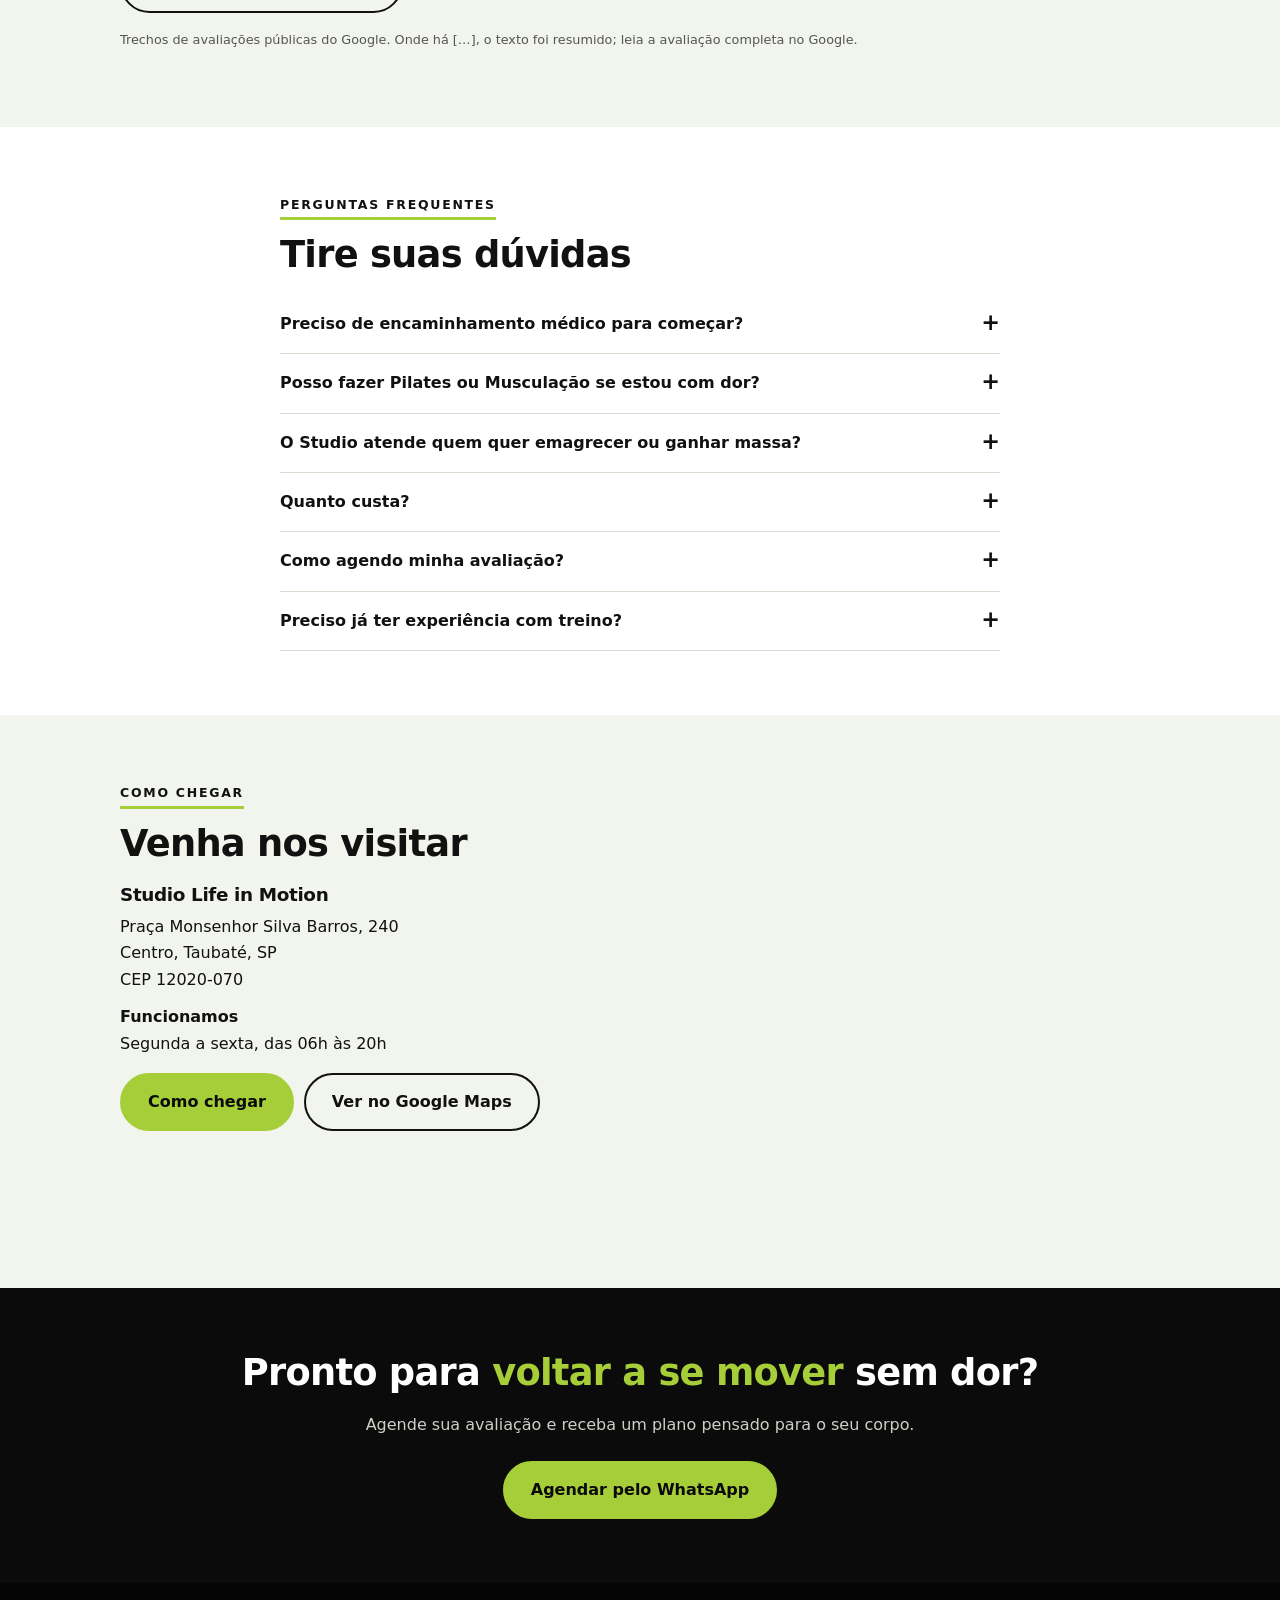
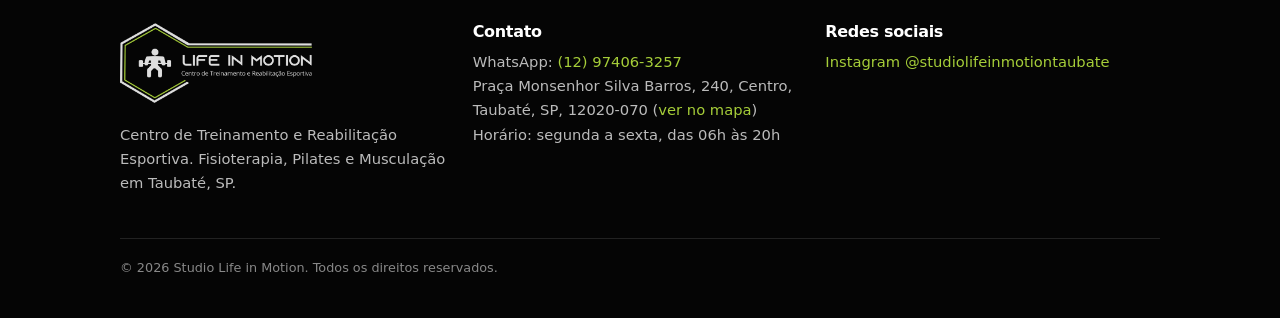
==== commit 9b7c549f: "Add files via upload" ====
--- a/index.html
+++ b/index.html
@@ -7,8 +7,6 @@
 <meta name="description" content="Centro de treinamento e reabilitação esportiva em Taubaté. Fisioterapia, Pilates e Musculação para tratar dores, recuperar movimento, ganhar massa e emagrecer. Agende sua avaliação.">
 <meta name="theme-color" content="#0b0b0b">
 <link rel="canonical" href="https://studiolifeinmotiontaubate.github.io/">
-<link rel="icon" type="image/png" sizes="32x32" href="icons/favicon-32.png">
-<link rel="apple-touch-icon" href="icons/apple-touch-icon.png">
 <meta property="og:type" content="website">
 <meta property="og:locale" content="pt_BR">
 <meta property="og:site_name" content="Studio Life in Motion">
@@ -23,12 +21,125 @@
 <script type="application/ld+json">
 {"@context":"https://schema.org","@type":"HealthAndBeautyBusiness","name":"Studio Life in Motion","description":"Centro de treinamento e reabilitação esportiva: fisioterapia, Pilates e musculação.","areaServed":"Taubaté, SP","founder":{"@type":"Person","name":"Lucas Morgado"},"openingHoursSpecification":{"@type":"OpeningHoursSpecification","dayOfWeek":["Monday","Tuesday","Wednesday","Thursday","Friday"],"opens":"06:00","closes":"20:00"},"address":{"@type":"PostalAddress","streetAddress":"Praça Monsenhor Silva Barros, 240","addressLocality":"Taubaté","addressRegion":"SP","postalCode":"12020-070","addressCountry":"BR"},"telephone":"+55 12 97406-3257","sameAs":["https://www.instagram.com/studiolifeinmotiontaubate"]}
 </script>
-<link rel="stylesheet" href="estilo.css">
+<style>
+:root{--bg:#fff;--bg2:#f2f4ee;--tx:#111;--mut:#555;--ac:#a6ce39;--on-ac:#0b0b0b;--ln:#d9dccf;--hl:#0b0b0b;--hl-tx:#fff;--hl-ac:#a6ce39;box-sizing:border-box;padding-top:env(safe-area-inset-top,0px);padding-bottom:env(safe-area-inset-bottom,0px);color-scheme:light}
+@media (prefers-color-scheme:dark){:root:not([data-theme="light"]){--bg:#0b0b0b;--bg2:#141414;--tx:#f4f4f0;--mut:#a8a8a0;--ln:#2a2a2a;color-scheme:dark}}
+:root[data-theme="dark"]{--bg:#0b0b0b;--bg2:#141414;--tx:#f4f4f0;--mut:#a8a8a0;--ln:#2a2a2a;color-scheme:dark}
+*,*::before,*::after{box-sizing:border-box}
+html{scroll-behavior:smooth;scroll-padding-top:calc(72px + env(safe-area-inset-top,0px))}
+body{margin:0;background:var(--bg);color:var(--tx);font:16px/1.65 system-ui,-apple-system,"Segoe UI",Roboto,sans-serif}
+.wrap{max-width:1080px;margin:0 auto;padding:0 20px}
+h1,h2,h3{line-height:1.15;margin:0 0 .5em;letter-spacing:-.02em}
+h1{font-size:clamp(2rem,6vw,3.4rem)}
+h2{font-size:clamp(1.6rem,4vw,2.3rem)}
+h3{font-size:1.15rem}
+p{margin:0 0 1em}
+section{padding:64px 0}
+.alt{background:var(--bg2)}
+.eyebrow{color:var(--tx);font-size:.78rem;font-weight:700;letter-spacing:.14em;text-transform:uppercase;display:inline-block;border-bottom:3px solid var(--ac);padding-bottom:2px;margin-bottom:14px}
+.btn{display:inline-block;background:var(--ac);color:var(--on-ac);font-weight:700;padding:14px 26px;border-radius:999px;text-decoration:none;border:2px solid var(--ac);transition:transform .15s}
+.btn:hover{transform:translateY(-2px)}
+.btn.ghost{background:transparent;color:var(--tx);border-color:var(--tx)}
+header{position:sticky;top:0;z-index:20;background:#0b0b0b;color:#fff;padding-top:env(safe-area-inset-top,0px)}
+header .wrap{display:flex;align-items:center;justify-content:space-between;height:64px}
+.logo{font-weight:800;color:#fff;text-decoration:none;font-size:1.05rem}
+.logo img{display:block;height:46px;width:auto}
+.flogo{height:80px;width:auto;margin-bottom:12px}
+nav a{color:#ddd;text-decoration:none;margin-left:18px;font-size:.9rem}
+nav a:hover{color:#a6ce39}
+@media(max-width:720px){nav a:not(.btn){display:none}}
+nav .btn{padding:8px 16px;font-size:.85rem;color:#0b0b0b}
+.hero{background:#0b0b0b;color:#fff;padding:80px 0 72px;position:relative;overflow:hidden}
+.hero::after{content:"";position:absolute;right:-120px;top:-120px;width:360px;height:360px;border-radius:50%;background:radial-gradient(#a6ce3955,transparent 65%)}
+.hero .eyebrow{color:#fff}
+.hero h1 em{font-style:normal;color:#a6ce39}
+.hero p.lead{font-size:1.15rem;color:#cfcfc8;max-width:600px}
+.hero .cta{display:flex;gap:12px;flex-wrap:wrap;margin-top:24px}
+.hero .btn.ghost{color:#fff;border-color:#fff}
+.chips{display:flex;gap:8px;flex-wrap:wrap;margin-top:28px;padding:0;list-style:none}
+.chips li{position:relative;border:1px solid #333;border-radius:999px;padding:9px 16px;font-size:.88rem;color:#ddd;transition:border-color .15s,background .15s}
+.chips li a{color:inherit;text-decoration:none}
+.chips li a::after{content:"";position:absolute;inset:0;border-radius:999px}
+.chips li:hover{border-color:#a6ce39;background:#a6ce3926;color:#fff}
+.grid{display:grid;gap:18px;grid-template-columns:repeat(auto-fit,minmax(240px,1fr))}
+.card{background:var(--bg);border:1px solid var(--ln);border-radius:16px;padding:24px}
+.alt .card{background:var(--bg)}
+.card{position:relative}
+.card .more{display:inline-block;margin-top:14px;font-weight:700;color:var(--tx);text-decoration:none;border-bottom:2px solid var(--ac)}
+.card .more::after{content:"";position:absolute;inset:0;border-radius:16px}
+.card .links{display:flex;flex-wrap:wrap;column-gap:22px}
+.card .more+.more{position:relative;z-index:1}
+.card .more+.more::after{content:none}
+.card:has(.more){transition:transform .15s,border-color .15s}
+.card:has(.more):hover{transform:translateY(-3px);border-color:var(--ac)}
+.card .ico{width:44px;height:44px;border-radius:12px;background:var(--ac);color:var(--on-ac);display:grid;place-items:center;font-size:1.3rem;margin-bottom:14px}
+.card p{color:var(--mut);margin:0}
+.about{display:grid;gap:32px;grid-template-columns:repeat(auto-fit,minmax(280px,1fr));align-items:center}
+.pil{display:grid;gap:28px;grid-template-columns:repeat(auto-fit,minmax(260px,1fr));align-items:center;margin-top:28px;background:var(--bg);border:1px solid var(--ln);border-radius:16px;padding:24px}
+.pil video{width:100%;max-width:320px;aspect-ratio:9/16;border-radius:14px;background:#000;justify-self:center;display:block}
+.pil.rev>div{order:-1}
+.pil ul{padding-left:20px;color:var(--mut);margin:0 0 1.2em}
+.room{margin:0}
+.room img{width:100%;aspect-ratio:4/5;object-fit:cover;border-radius:16px;display:block}
+.room figcaption{font-size:.9rem;color:var(--mut);margin-top:8px}
+.ph{background:#a6ce3933;border-radius:4px;padding:0 4px;color:var(--tx)}
+.manifesto{margin:18px 0 0;background:#0b0b0b;color:#fff;border-radius:16px;padding:28px;text-align:center;border-bottom:4px solid #a6ce39}
+.manifesto p{font-size:1.1rem;color:#e6e6e0;margin:0 0 .8em}
+.manifesto strong{color:#a6ce39;font-size:1.15rem}
+.photo{aspect-ratio:4/3;border-radius:16px;background:#0b0b0b;border:2px dashed #a6ce39;color:#a6ce39;display:grid;place-items:center;text-align:center;padding:16px;font-size:.9rem}
+.stats{display:flex;gap:24px;flex-wrap:wrap;margin-top:8px}
+.stats div{font-size:.9rem;color:var(--mut)}
+.stats strong{display:block;font-size:1.5rem;color:var(--tx)}
+.steps{counter-reset:s;display:grid;gap:14px;padding:0;list-style:none;grid-template-columns:repeat(auto-fit,minmax(220px,1fr))}
+.steps li{counter-increment:s;background:var(--hl);color:var(--hl-tx);border-radius:16px;padding:22px}
+.steps li::before{content:counter(s);display:inline-grid;place-items:center;width:32px;height:32px;border-radius:50%;background:var(--hl-ac);color:#0b0b0b;font-weight:800;margin-bottom:10px}
+.steps li p{margin:0;color:#cfcfc8}
+blockquote{margin:0}
+.quote{border-left:4px solid var(--ac)}
+.quote p{font-style:italic;color:var(--tx)}
+.quote cite{font-style:normal;font-size:.85rem;color:var(--mut)}
+.st{color:#d99a00;letter-spacing:2px;display:block;font-size:.95rem;margin-bottom:6px}
+.quote.sm p{font-size:.95rem;margin-bottom:.6em}
+.note{font-size:.8rem;color:var(--mut);margin-top:14px}
+details{border-bottom:1px solid var(--ln);padding:16px 0}
+summary{cursor:pointer;font-weight:700;list-style:none;display:flex;justify-content:space-between;gap:12px}
+summary::after{content:"+";font-size:1.4rem;line-height:1}
+details[open] summary::after{content:"–"}
+details p{margin:10px 0 0;color:var(--mut)}
+.dark{background:#0b0b0b;color:#fff}
+.dark .eyebrow{color:#fff}
+.dark h2{color:#fff}
+.dark .sub{color:#cfcfc8;margin-bottom:28px}
+.pcard{background:#151515;border:1px solid #2a2a2a;border-radius:16px;padding:26px;display:flex;flex-direction:column;color:#fff}
+.pcard.hl{border-color:#a6ce39}
+.pcard h3{color:#fff;margin-bottom:4px}
+.pcard .for{color:#bbb;font-size:.9rem;margin:0 0 18px}
+.amt{font-size:2.3rem;font-weight:800;color:#a6ce39;line-height:1.1;margin:0}
+.amt small{font-size:.95rem;color:#bbb;font-weight:400}
+.pcard ul{list-style:none;padding:0;margin:0 0 20px}
+.pcard li{display:flex;justify-content:space-between;gap:12px;padding:12px 0;border-bottom:1px solid #2a2a2a;font-size:.95rem}
+.pcard li b{color:#a6ce39;white-space:nowrap}
+.pcard .btn{margin-top:auto;text-align:center}
+.loc{display:grid;gap:24px;grid-template-columns:repeat(auto-fit,minmax(280px,1fr));align-items:stretch}
+.loc .info p{margin:0 0 .7em}
+.loc .acts{display:flex;gap:10px;flex-wrap:wrap;margin-top:16px}
+.loc iframe{width:100%;min-height:340px;height:100%;border:0;border-radius:16px;background:var(--bg2)}
+.final{background:#0b0b0b;color:#fff;text-align:center}
+.final h2 em{font-style:normal;color:#a6ce39}
+.final p{color:#cfcfc8;max-width:560px;margin:0 auto 1.4em}
+footer{background:#050505;color:#bbb;padding:40px 0 calc(40px + env(safe-area-inset-bottom,0px));font-size:.92rem}
+footer .grid{grid-template-columns:repeat(auto-fit,minmax(220px,1fr))}
+footer h3{color:#fff;font-size:1rem}
+footer a{color:#a6ce39;text-decoration:none}
+footer a:hover{text-decoration:underline}
+footer .copy{border-top:1px solid #222;margin-top:28px;padding-top:18px;font-size:.8rem;color:#888}
+.wa{position:fixed;right:16px;bottom:calc(16px + env(safe-area-inset-bottom,0px));z-index:30;background:#a6ce39;color:#0b0b0b;font-weight:800;padding:13px 20px;border-radius:999px;text-decoration:none;box-shadow:0 6px 20px #0006}
+</style>
 </head>
 <body>
 <header>
   <div class="wrap">
-    <a class="logo" href="#topo" aria-label="Studio Life in Motion, início"><img id="logo" alt="Studio Life in Motion, Centro de Treinamento e Reabilitação Esportiva" width="640" height="267" src="imagens/logo.png"></a>
+    <a class="logo" href="#topo" aria-label="Studio Life in Motion, início"><img id="logo" alt="Studio Life in Motion, Centro de Treinamento e Reabilitação Esportiva" width="640" height="267" src="[data-uri]"></a>
     <nav aria-label="Principal">
       <a href="#sobre">Sobre</a><a href="#servicos">Serviços</a><a href="#valores">Valores</a><a href="#depoimentos">Depoimentos</a><a href="#faq">Dúvidas</a>
       <a class="btn" href="https://wa.me/5512974063257?text=Ol%C3%A1!%20Quero%20agendar%20uma%20avalia%C3%A7%C3%A3o%20no%20Studio%20Life%20in%20Motion." target="_blank" rel="noopener">Agendar</a>
@@ -46,7 +157,7 @@
         <a class="btn" href="https://wa.me/5512974063257?text=Ol%C3%A1!%20Quero%20agendar%20uma%20avalia%C3%A7%C3%A3o%20no%20Studio%20Life%20in%20Motion." target="_blank" rel="noopener">Agendar avaliação pelo WhatsApp</a>
         <a class="btn ghost" href="#servicos">Conhecer os serviços</a>
       </div>
-      <ul class="chips"><li><a href="fisioterapia-taubate/">Fisioterapia</a></li><li><a href="pilates-taubate/">Pilates</a></li><li><a href="musculacao-taubate/">Musculação</a></li><li><a href="#sobre">Atendimento individualizado</a></li></ul>
+      <ul class="chips"><li><a href="#fisioterapia">Fisioterapia</a></li><li><a href="#pilates">Pilates</a></li><li><a href="#musculacao">Musculação</a></li><li><a href="#sobre">Atendimento individualizado</a></li></ul>
     </div>
   </section>
 
@@ -62,7 +173,7 @@
           <div><strong>100%</strong>Plano individualizado</div>
         </div>
       </div>
-      <figure class="room"><img src="imagens/lucas-morgado.jpg" alt="Lucas Morgado, idealizador do Studio Life in Motion, sorrindo ao lado da logo do Studio, na recepção" style="aspect-ratio:3/4" loading="lazy"><figcaption>Lucas Morgado, Educação Física e Fisioterapia</figcaption></figure>
+      <figure class="room"><img src="[data-uri]" alt="Lucas Morgado, idealizador do Studio Life in Motion, sorrindo ao lado da logo do Studio, na recepção" style="aspect-ratio:3/4" loading="lazy"><figcaption>Lucas Morgado, Educação Física e Fisioterapia</figcaption></figure>
     </div>
   </section>
 
@@ -83,13 +194,13 @@
       <span class="eyebrow">Serviços</span>
       <h2>Do tratamento da dor ao treino com autonomia</h2>
       <div class="grid">
-        <article class="card"><div class="ico" aria-hidden="true"><svg width="28" height="28" viewBox="0 0 24 24" fill="none" stroke="currentColor" stroke-width="2" stroke-linecap="round" stroke-linejoin="round"><circle cx="9" cy="5" r="2"/><path d="M9 8v6M4 10h10M9 14l-3 7M9 14l3 7M18 3v6M15 6h6"/></svg></div><h3>Fisioterapia</h3><p>Avaliação e tratamento de dores, lesões e limitações de movimento, com foco em retomar sua rotina e o esporte.</p><span class="links"><a class="more" href="fisioterapia-taubate/">Saiba mais →</a></span></article>
-        <article class="card"><div class="ico" aria-hidden="true"><svg width="28" height="28" viewBox="0 0 24 24" fill="none" stroke="currentColor" stroke-width="2" stroke-linecap="round" stroke-linejoin="round"><circle cx="12" cy="4" r="2"/><path d="M12 7v7M5 7l7 2 7-2M12 14l-2 7M12 14l8 2"/></svg></div><h3>Pilates</h3><p>Controle, postura, mobilidade e flexibilidade, com aulas adaptadas ao seu momento, da reabilitação ao condicionamento.</p><span class="links"><a class="more" href="pilates-taubate/">Saiba mais →</a></span></article>
-        <article class="card"><div class="ico" aria-hidden="true"><svg width="28" height="28" viewBox="0 0 24 24" fill="none" stroke="currentColor" stroke-width="2" stroke-linecap="round" stroke-linejoin="round"><path d="M6.5 6.5v11M17.5 6.5v11M3.5 9v6M20.5 9v6M6.5 12h11"/></svg></div><h3>Musculação</h3><p>Treino orientado para ganho de massa, perda de peso e força, com progressão segura e acompanhamento próximo.</p><span class="links"><a class="more" href="musculacao-taubate/">Saiba mais →</a></span></article>
+        <article class="card"><div class="ico" aria-hidden="true"><svg width="28" height="28" viewBox="0 0 24 24" fill="none" stroke="currentColor" stroke-width="2" stroke-linecap="round" stroke-linejoin="round"><circle cx="9" cy="5" r="2"/><path d="M9 8v6M4 10h10M9 14l-3 7M9 14l3 7M18 3v6M15 6h6"/></svg></div><h3>Fisioterapia</h3><p>Avaliação e tratamento de dores, lesões e limitações de movimento, com foco em retomar sua rotina e o esporte.</p><span class="links"><a class="more" href="#fisioterapia">Ver atendimento em vídeo →</a><a class="more" href="#valores">Ver valores →</a></span></article>
+        <article class="card"><div class="ico" aria-hidden="true"><svg width="28" height="28" viewBox="0 0 24 24" fill="none" stroke="currentColor" stroke-width="2" stroke-linecap="round" stroke-linejoin="round"><circle cx="12" cy="4" r="2"/><path d="M12 7v7M5 7l7 2 7-2M12 14l-2 7M12 14l8 2"/></svg></div><h3>Pilates</h3><p>Controle, postura, mobilidade e flexibilidade, com aulas adaptadas ao seu momento, da reabilitação ao condicionamento.</p><span class="links"><a class="more" href="#pilates">Ver aula em vídeo →</a><a class="more" href="#valores">Ver valores →</a></span></article>
+        <article class="card"><div class="ico" aria-hidden="true"><svg width="28" height="28" viewBox="0 0 24 24" fill="none" stroke="currentColor" stroke-width="2" stroke-linecap="round" stroke-linejoin="round"><path d="M6.5 6.5v11M17.5 6.5v11M3.5 9v6M20.5 9v6M6.5 12h11"/></svg></div><h3>Musculação</h3><p>Treino orientado para ganho de massa, perda de peso e força, com progressão segura e acompanhamento próximo.</p><span class="links"><a class="more" href="#musculacao">Ver treino em vídeo →</a><a class="more" href="#valores">Ver valores →</a></span></article>
         <article class="card"><div class="ico" aria-hidden="true"><svg width="28" height="28" viewBox="0 0 24 24" fill="none" stroke="currentColor" stroke-width="2" stroke-linecap="round" stroke-linejoin="round"><path d="M3 7c2-2 4-2 6 0s4 2 6 0 4-2 6 0M3 12c2-2 4-2 6 0s4 2 6 0 4-2 6 0M3 17c2-2 4-2 6 0s4 2 6 0 4-2 6 0"/></svg></div><h3>Liberação Miofascial</h3><p>Técnica manual para aliviar tensões e restrições nos tecidos, ajudando na mobilidade e no conforto do movimento.</p><a class="more" href="#valores">Ver valores →</a></article>
       </div>
       <div class="pil" id="pilates">
-        <video controls playsinline muted loop preload="metadata" poster="imagens/poster-pilates.jpg" aria-label="Aula de Pilates com aparelhos no Studio Life in Motion"><source src="videos/pilates.mp4" type="video/mp4"></video>
+        <video controls playsinline muted loop preload="metadata" poster="[data-uri]" aria-label="Aula de Pilates com aparelhos no Studio Life in Motion"><source src="[data-uri]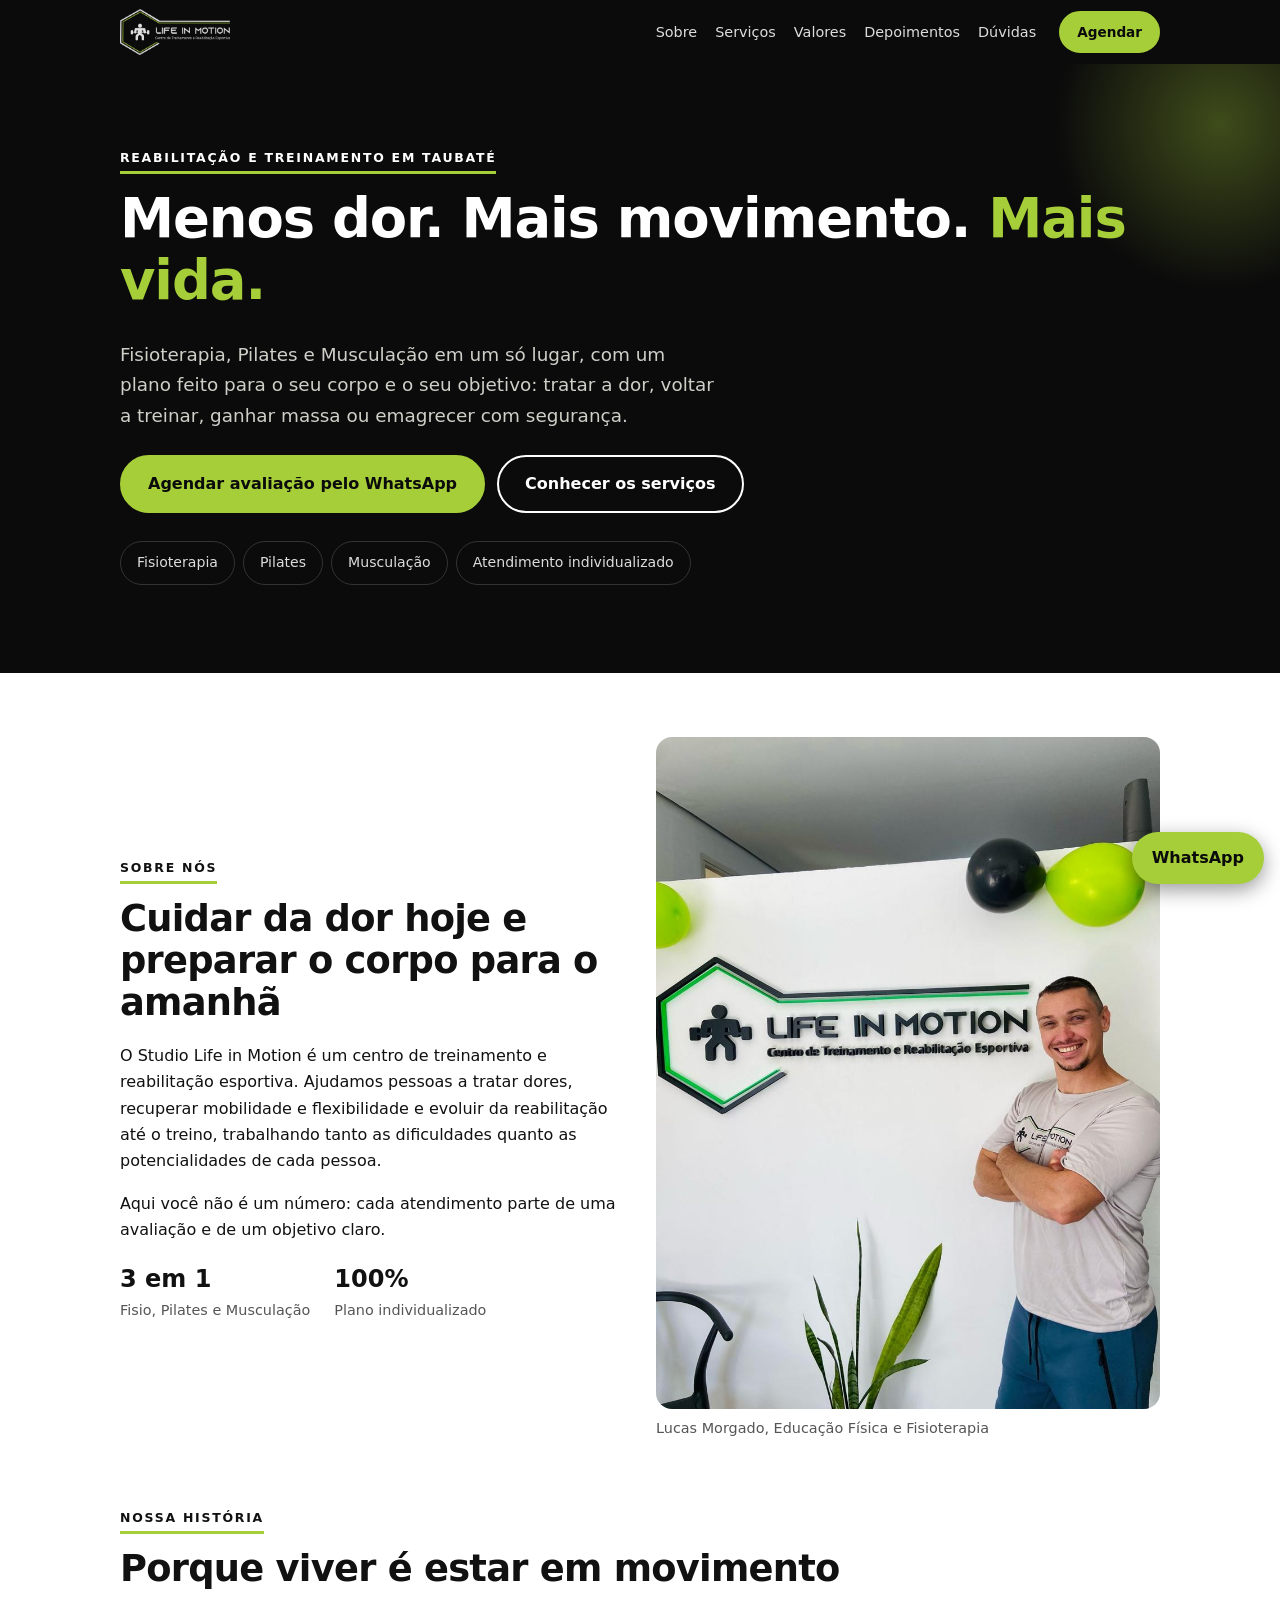
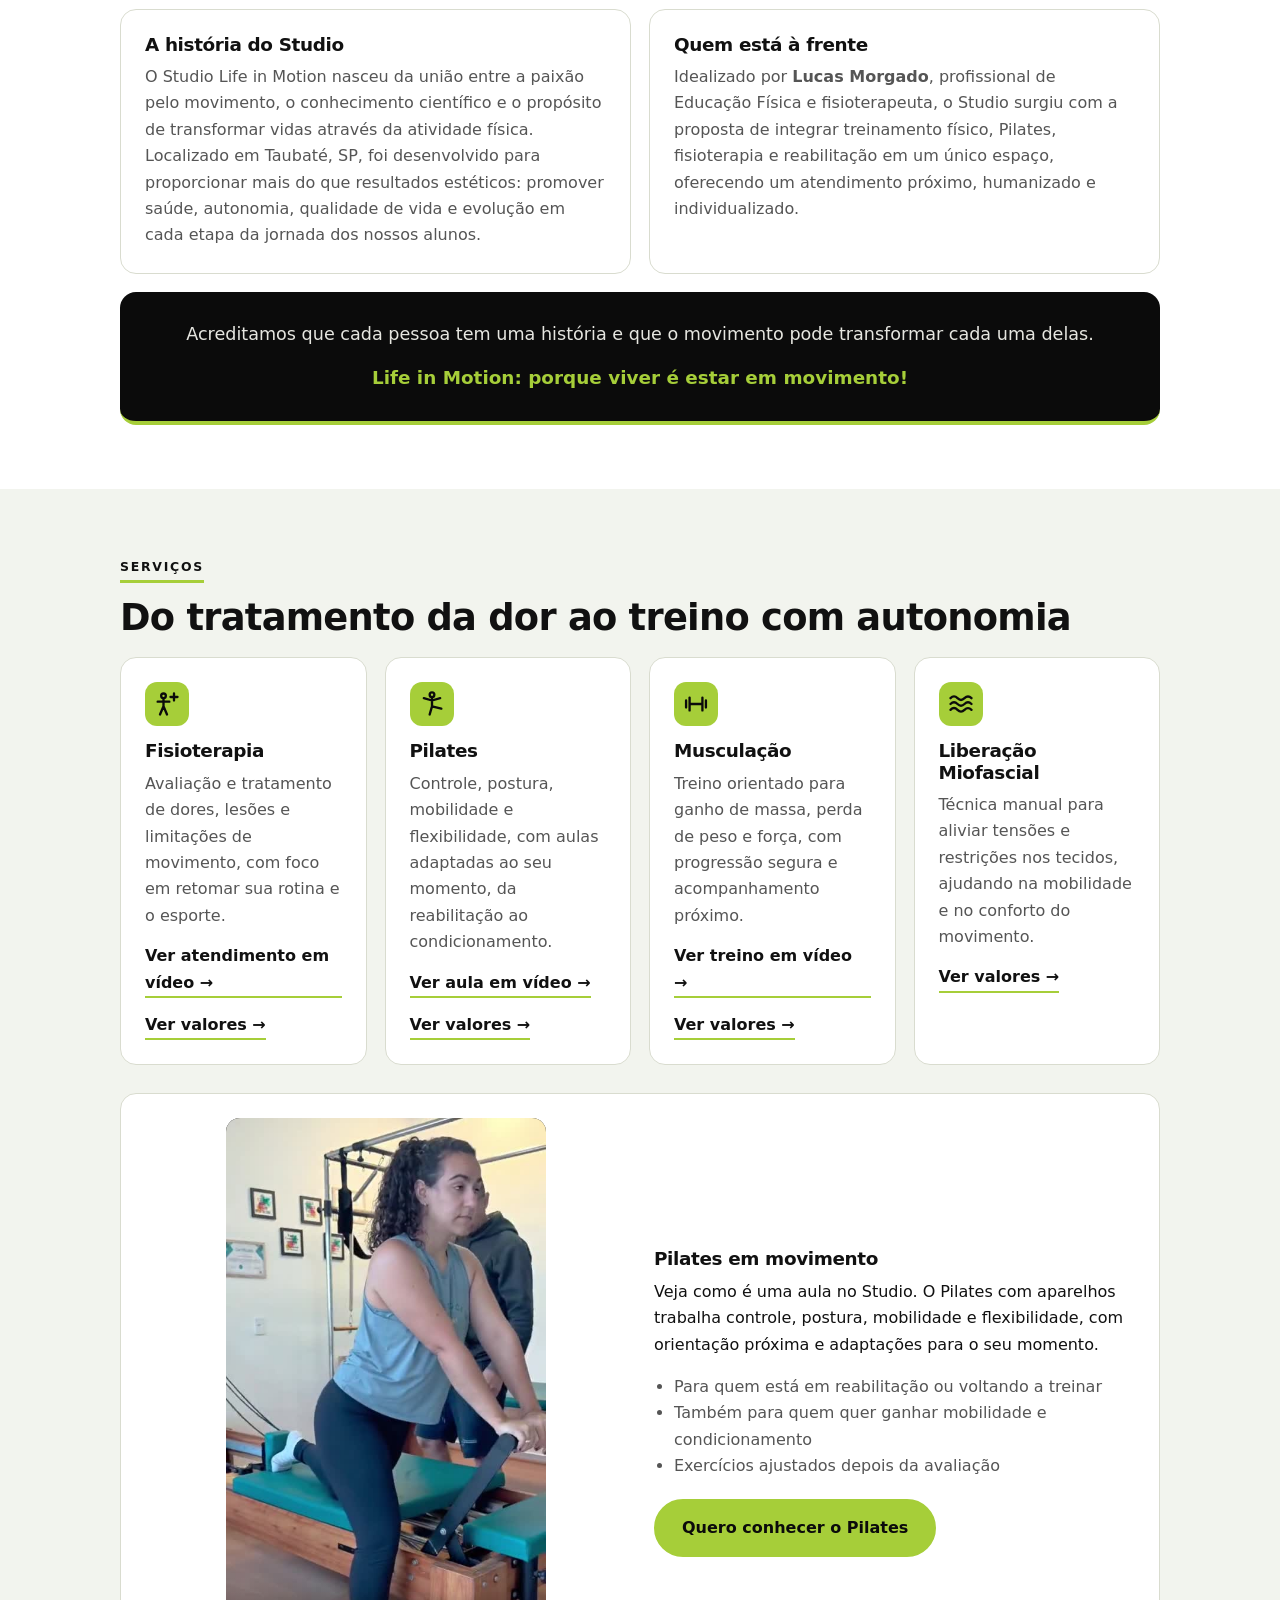
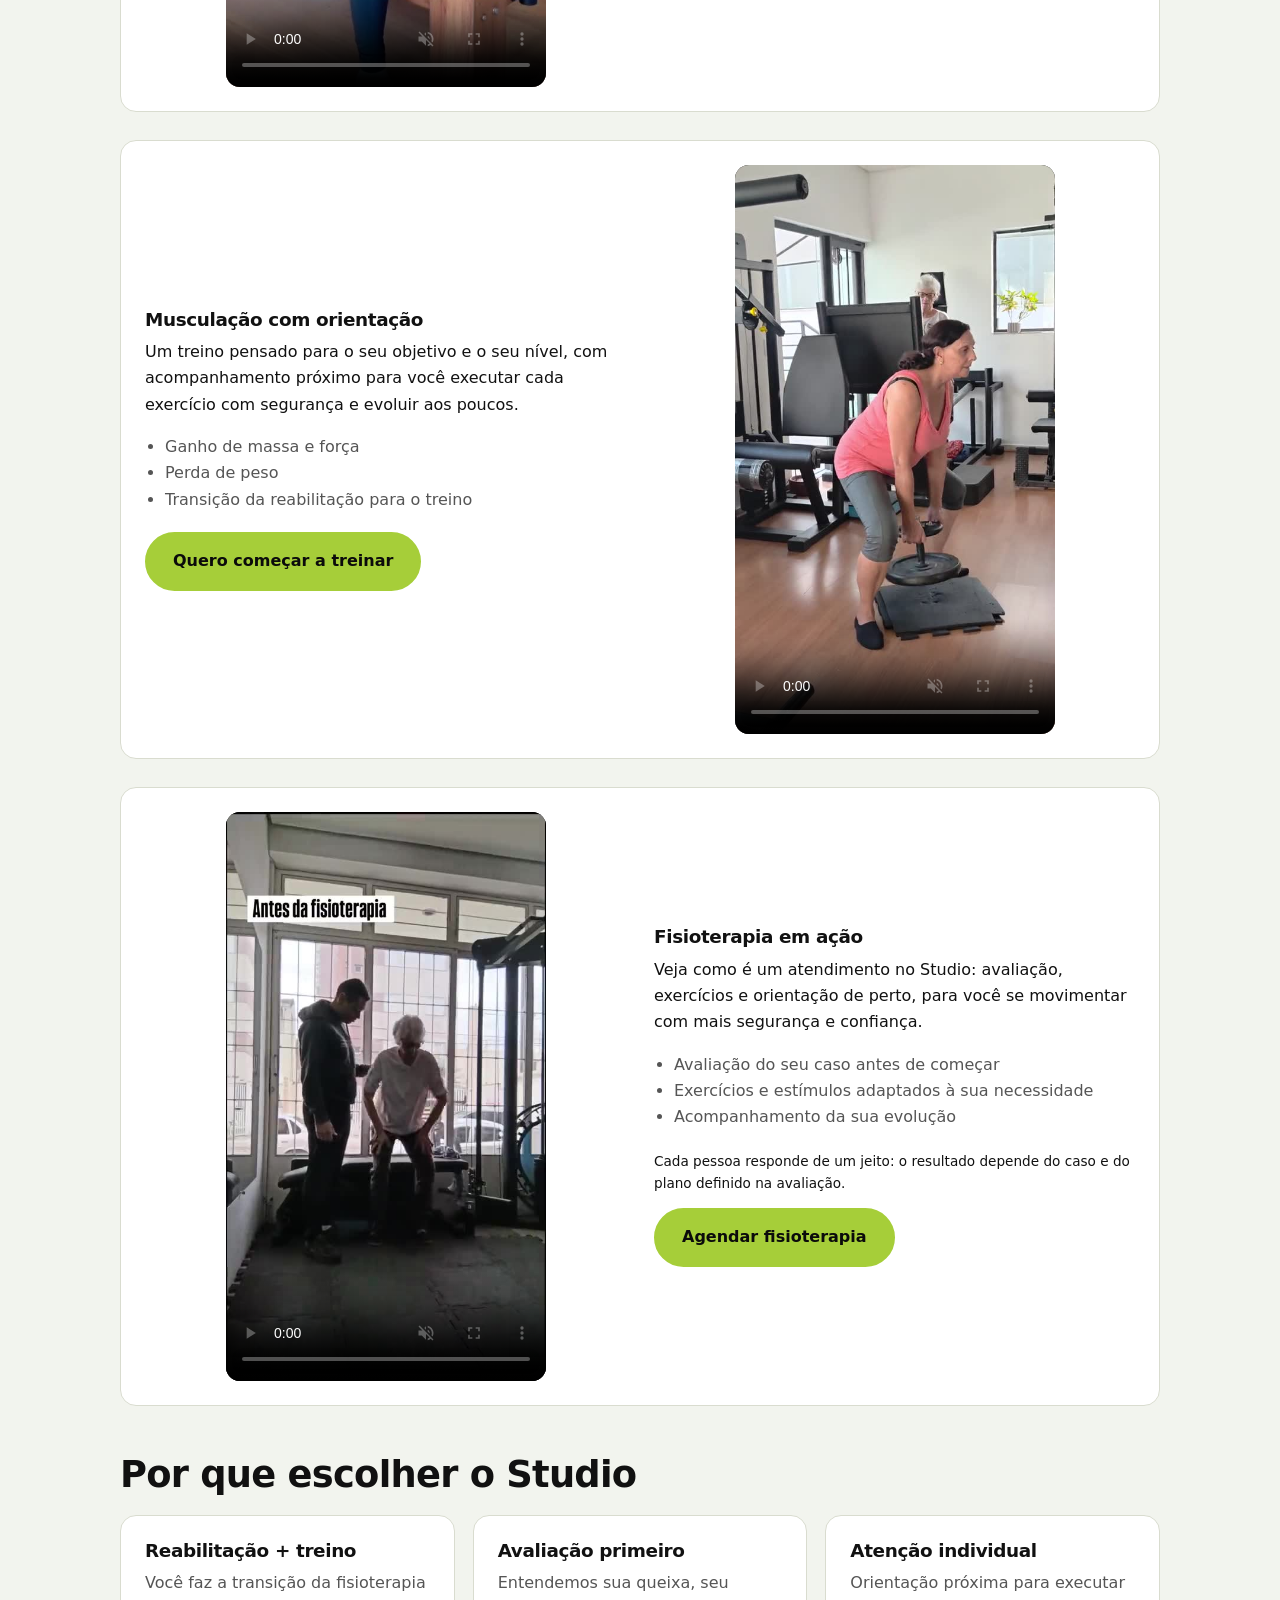
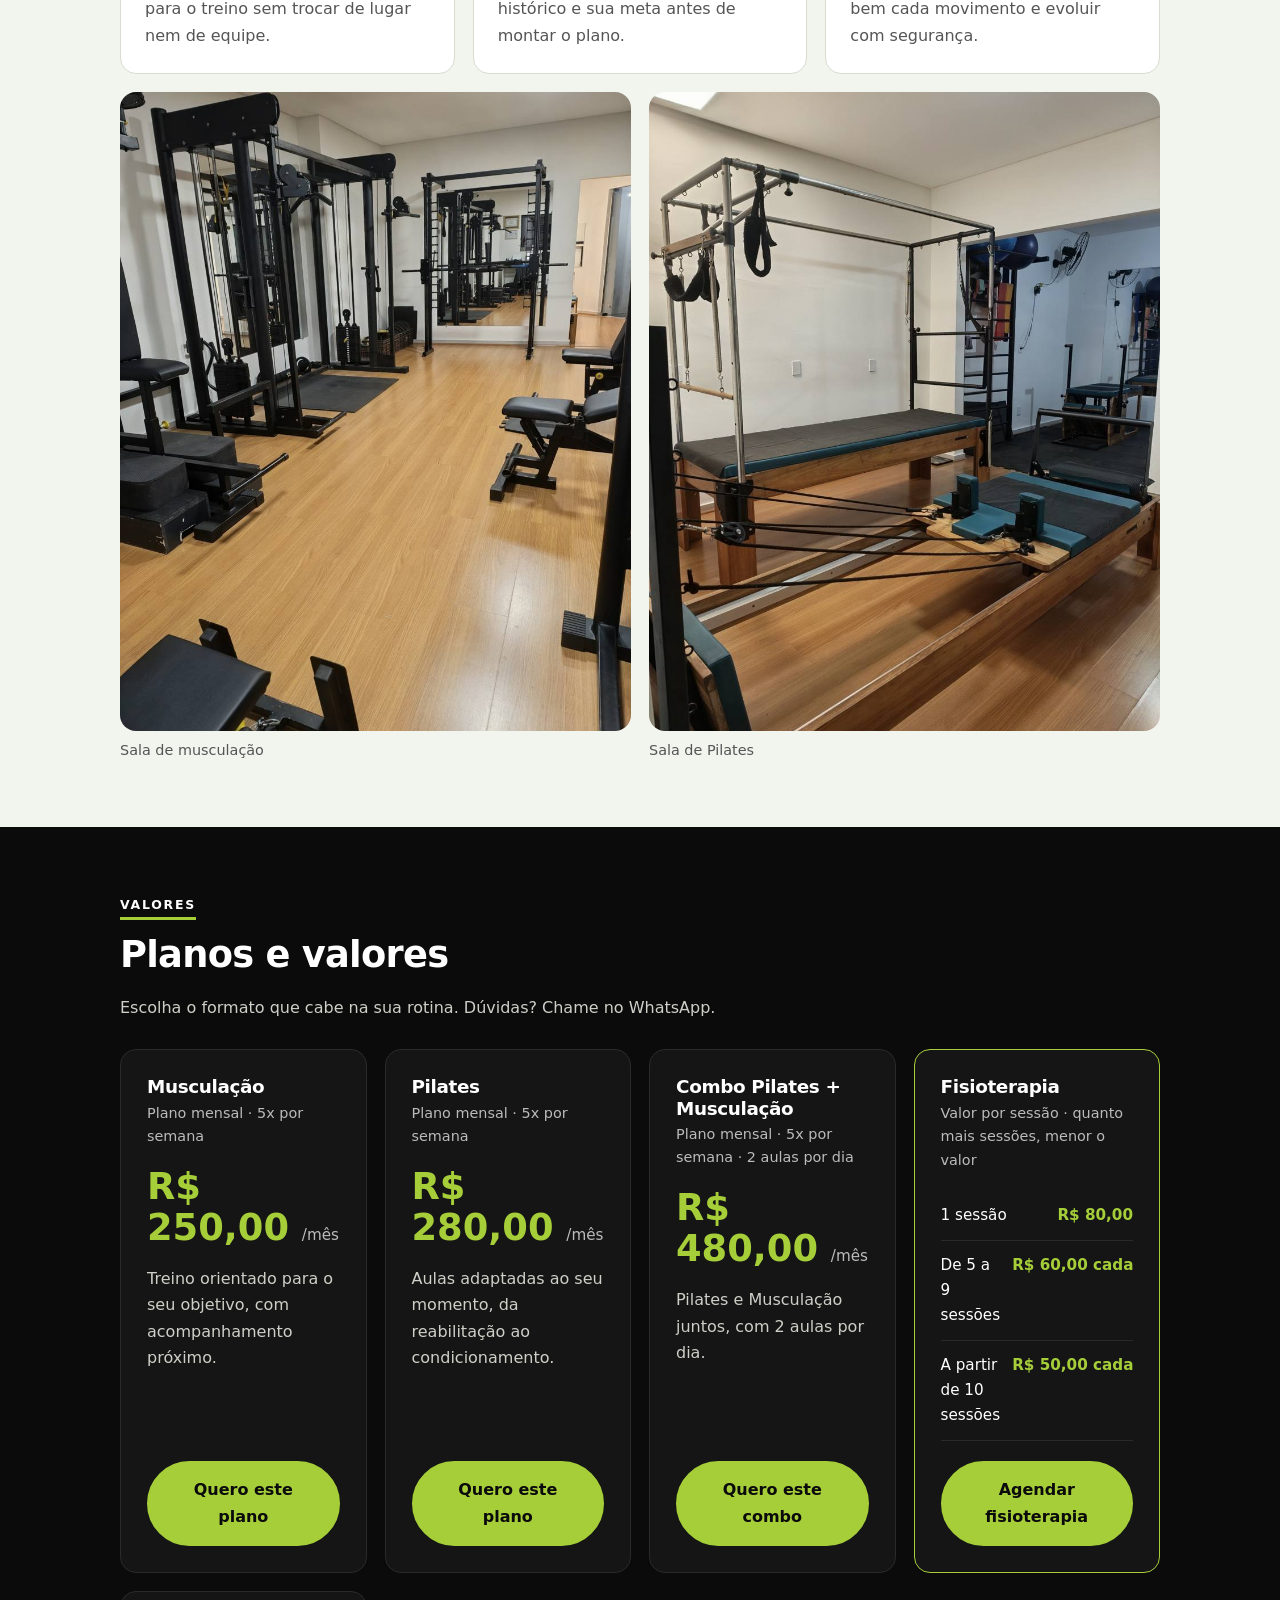
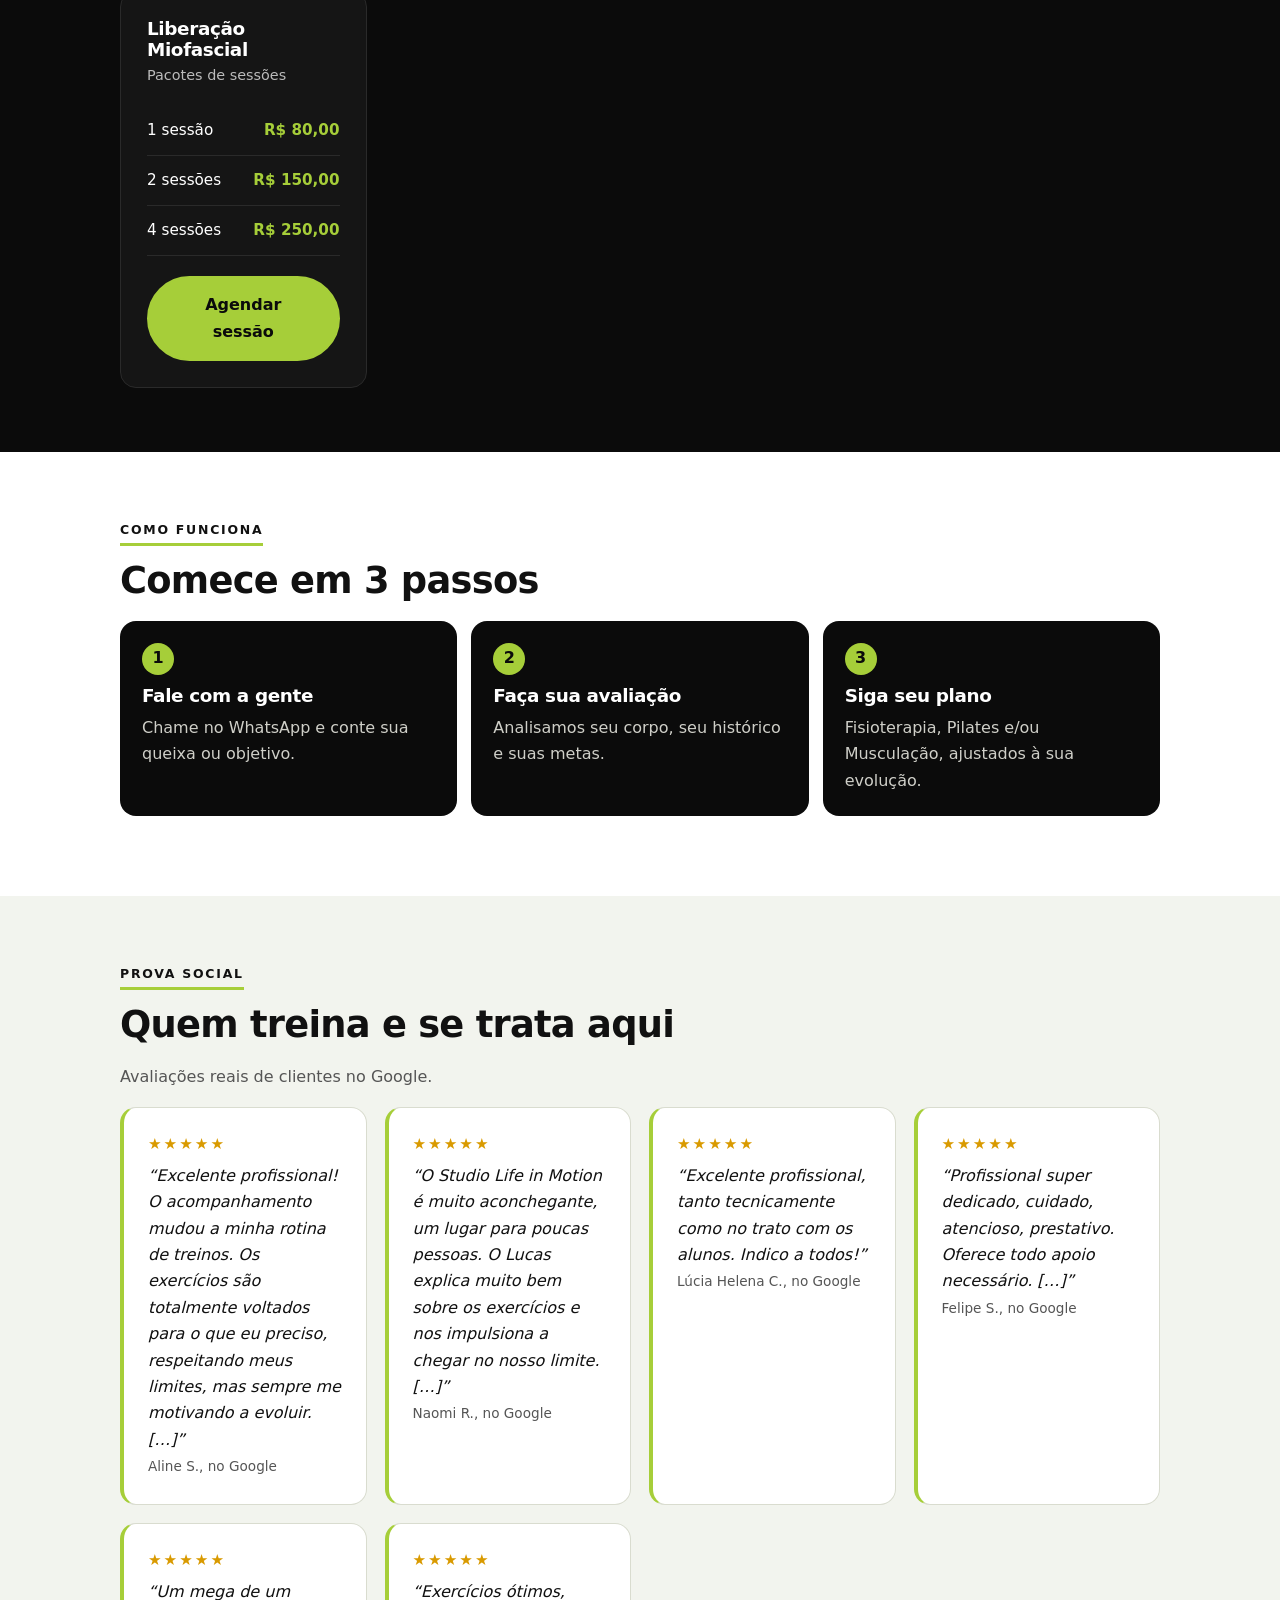
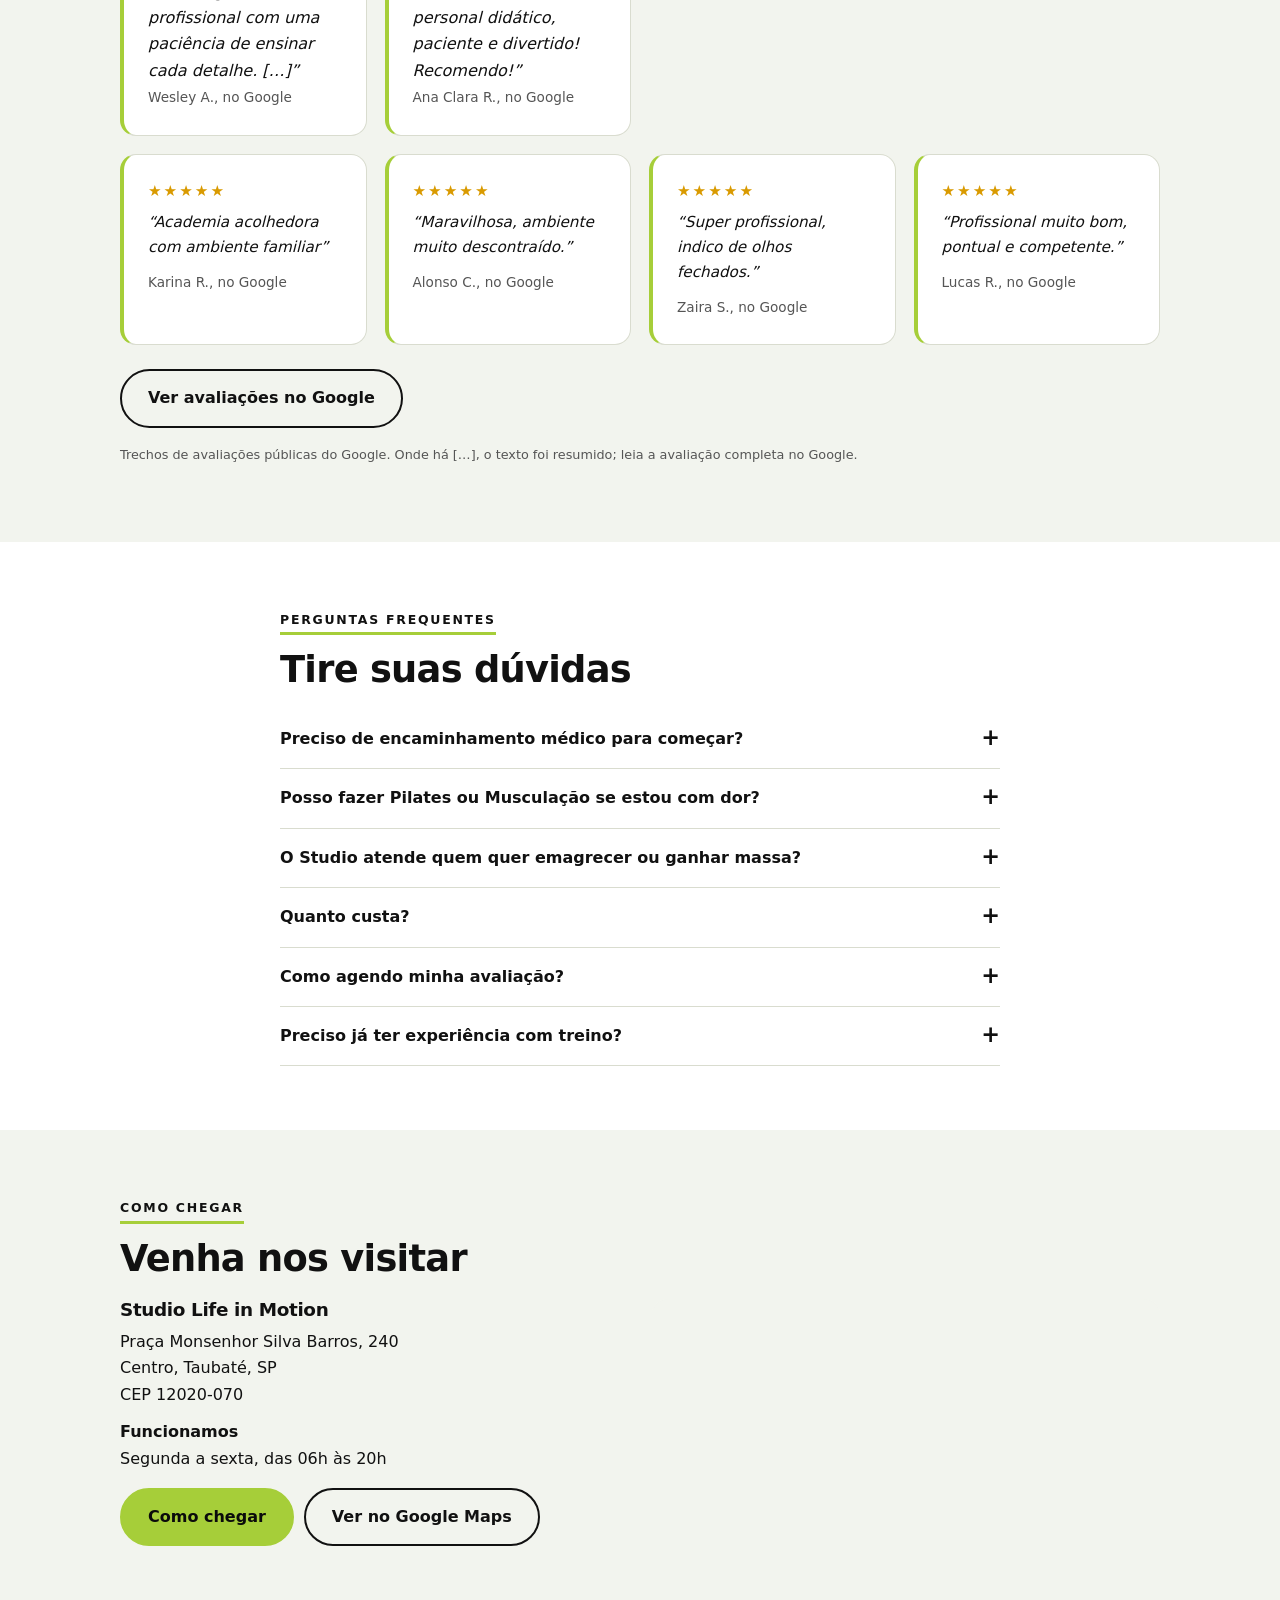
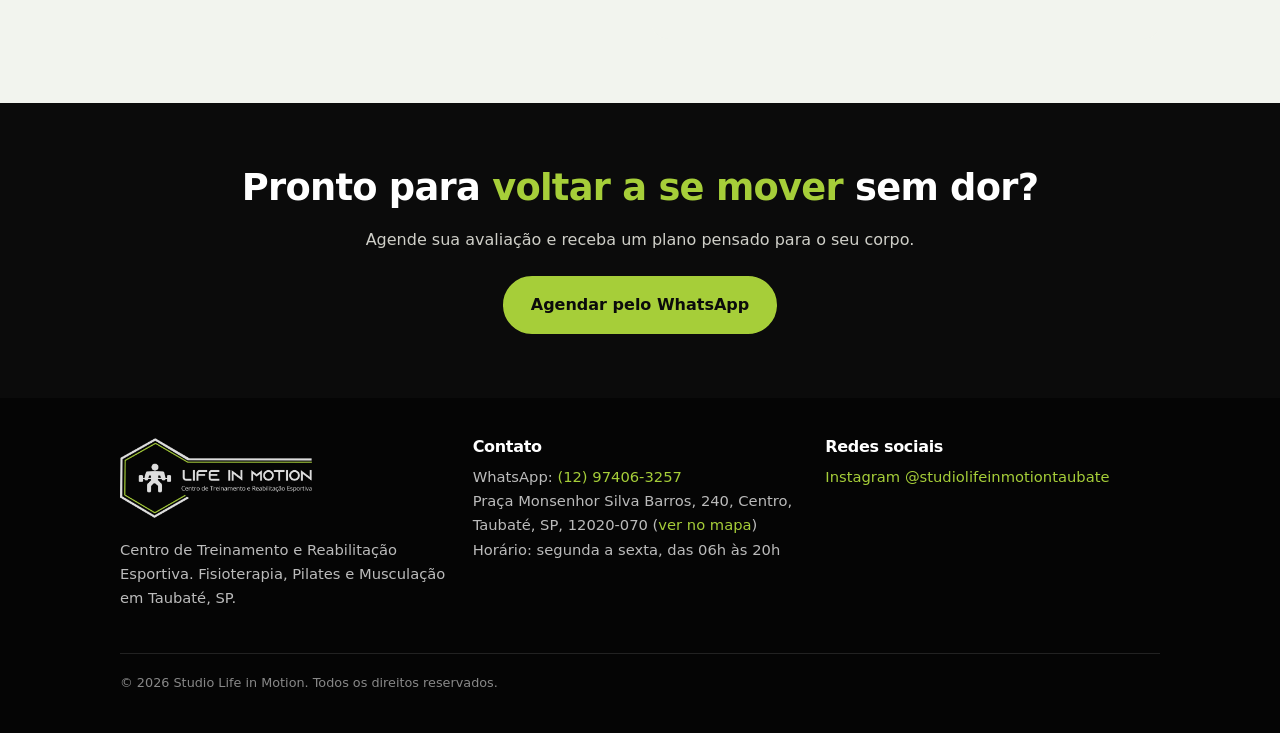
==== commit fc5ff4a8: "Add files via upload" ====
--- a/index.html
+++ b/index.html
@@ -139,7 +139,7 @@
 <body>
 <header>
   <div class="wrap">
-    <a class="logo" href="#topo" aria-label="Studio Life in Motion, início"><img id="logo" alt="Studio Life in Motion, Centro de Treinamento e Reabilitação Esportiva" width="640" height="267" src="[data-uri]"></a>
+    <a class="logo" href="#topo" aria-label="Studio Life in Motion, início"><img id="logo" alt="Studio Life in Motion, Centro de Treinamento e Reabilitação Esportiva" width="640" height="267" src="imagens/logo.png"></a>
     <nav aria-label="Principal">
       <a href="#sobre">Sobre</a><a href="#servicos">Serviços</a><a href="#valores">Valores</a><a href="#depoimentos">Depoimentos</a><a href="#faq">Dúvidas</a>
       <a class="btn" href="https://wa.me/5512974063257?text=Ol%C3%A1!%20Quero%20agendar%20uma%20avalia%C3%A7%C3%A3o%20no%20Studio%20Life%20in%20Motion." target="_blank" rel="noopener">Agendar</a>
@@ -173,7 +173,7 @@
           <div><strong>100%</strong>Plano individualizado</div>
         </div>
       </div>
-      <figure class="room"><img src="[data-uri]" alt="Lucas Morgado, idealizador do Studio Life in Motion, sorrindo ao lado da logo do Studio, na recepção" style="aspect-ratio:3/4" loading="lazy"><figcaption>Lucas Morgado, Educação Física e Fisioterapia</figcaption></figure>
+      <figure class="room"><img src="imagens/lucas-morgado.jpg" alt="Lucas Morgado, idealizador do Studio Life in Motion, sorrindo ao lado da logo do Studio, na recepção" style="aspect-ratio:3/4" loading="lazy"><figcaption>Lucas Morgado, Educação Física e Fisioterapia</figcaption></figure>
     </div>
   </section>
 
@@ -200,7 +200,7 @@
         <article class="card"><div class="ico" aria-hidden="true"><svg width="28" height="28" viewBox="0 0 24 24" fill="none" stroke="currentColor" stroke-width="2" stroke-linecap="round" stroke-linejoin="round"><path d="M3 7c2-2 4-2 6 0s4 2 6 0 4-2 6 0M3 12c2-2 4-2 6 0s4 2 6 0 4-2 6 0M3 17c2-2 4-2 6 0s4 2 6 0 4-2 6 0"/></svg></div><h3>Liberação Miofascial</h3><p>Técnica manual para aliviar tensões e restrições nos tecidos, ajudando na mobilidade e no conforto do movimento.</p><a class="more" href="#valores">Ver valores →</a></article>
       </div>
       <div class="pil" id="pilates">
-        <video controls playsinline muted loop preload="metadata" poster="[data-uri]" aria-label="Aula de Pilates com aparelhos no Studio Life in Motion"><source src="[data-uri]